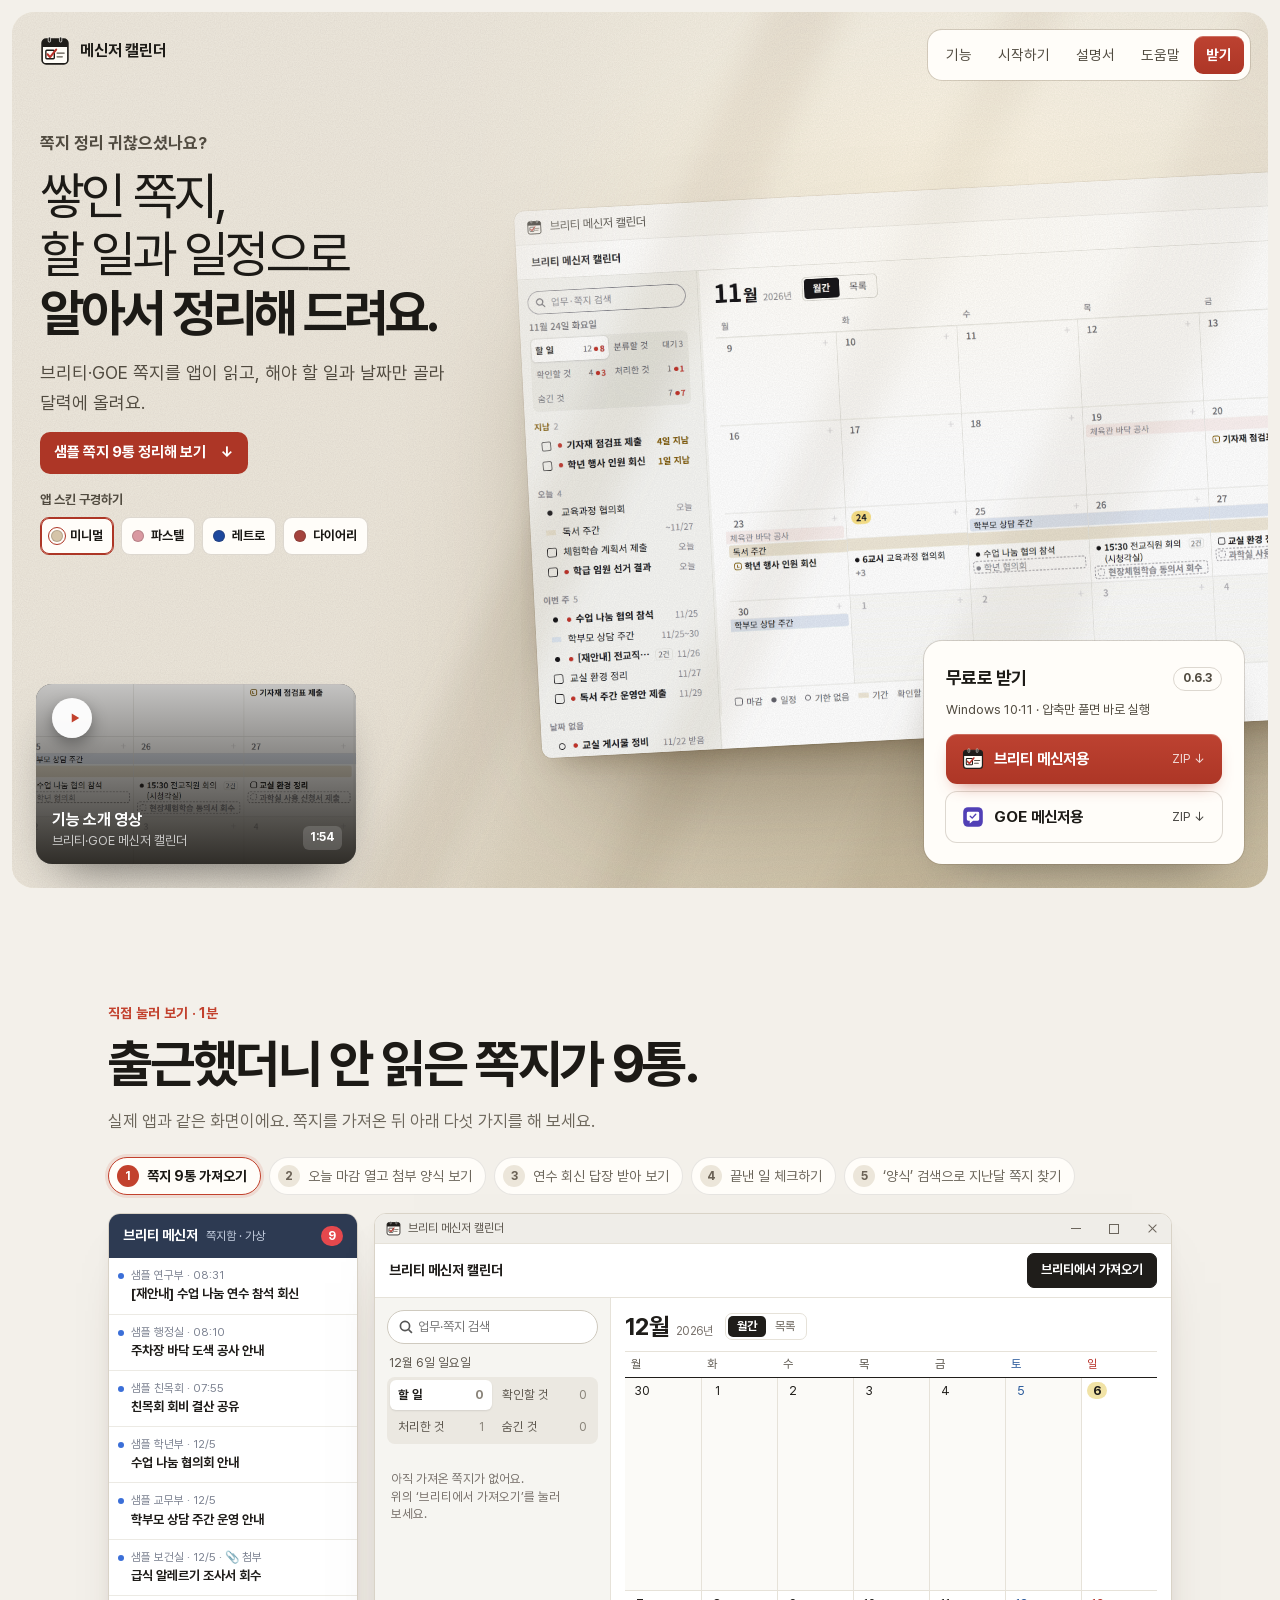
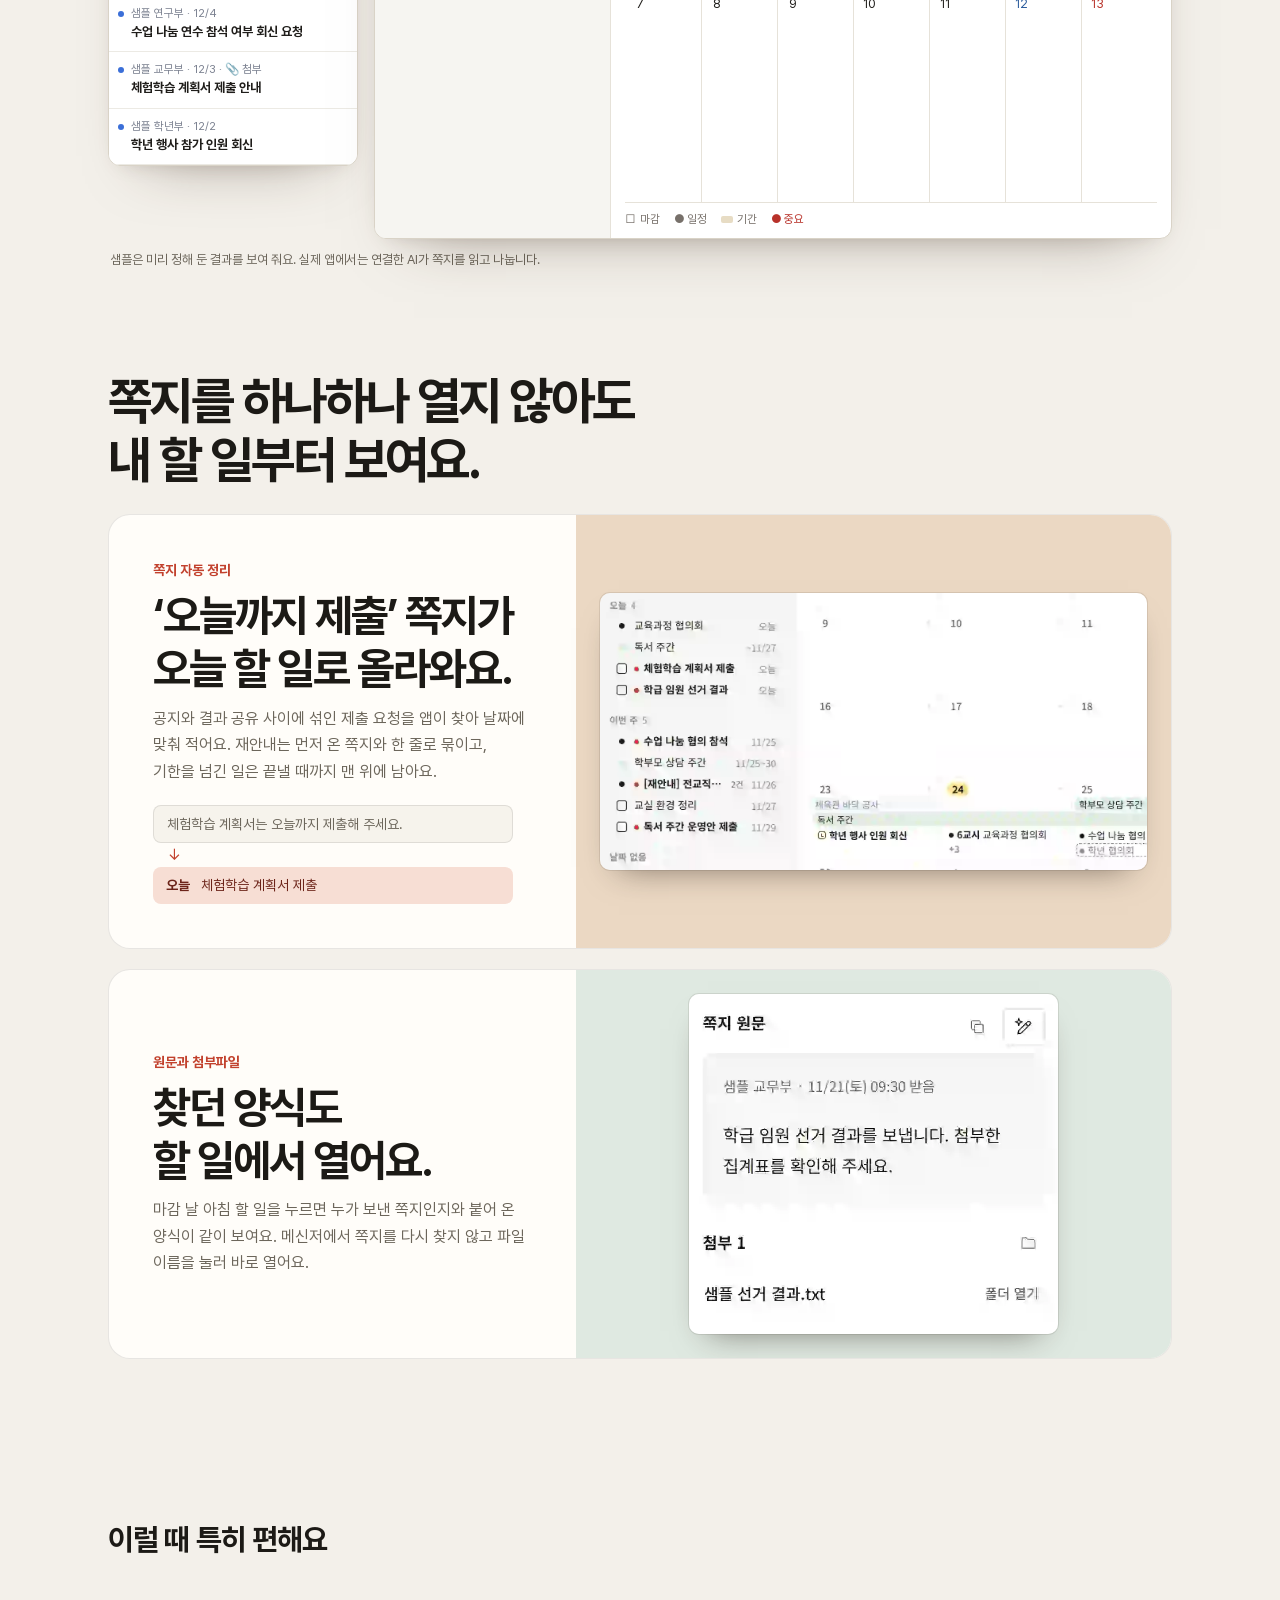
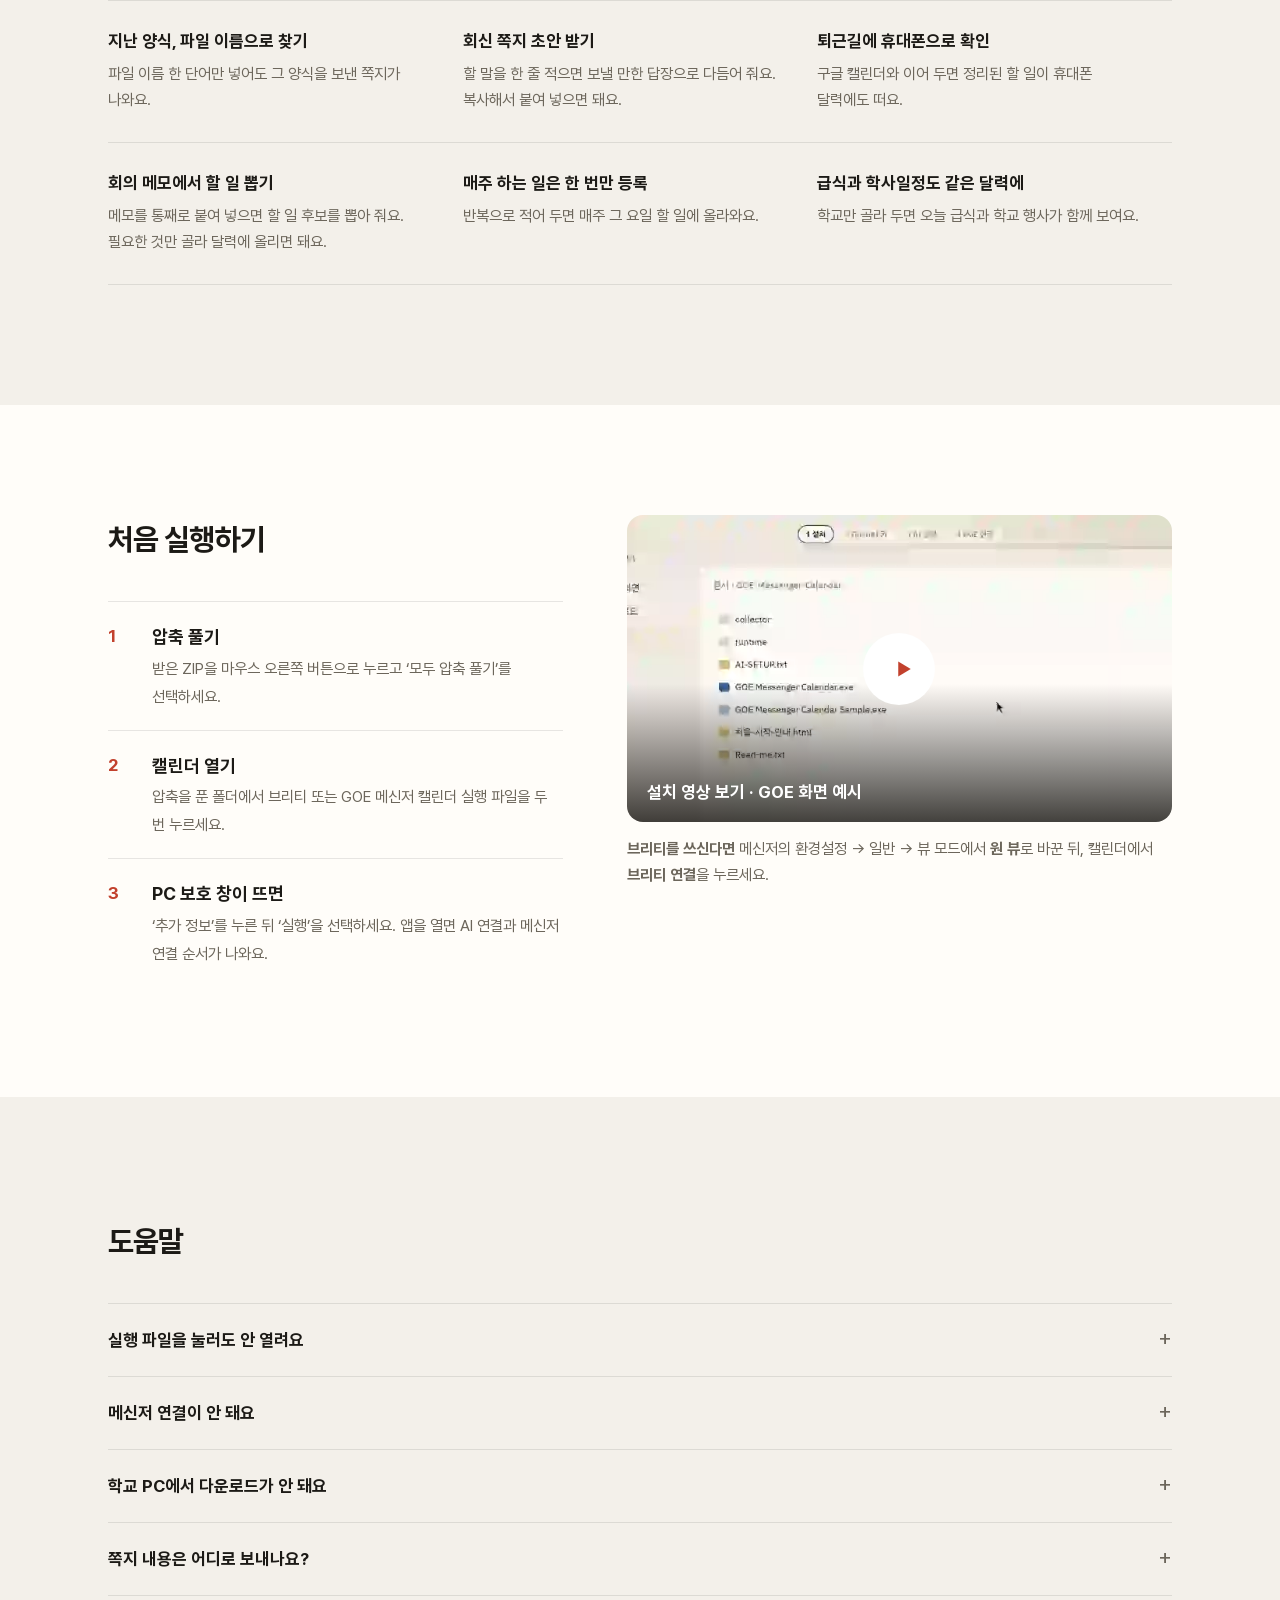
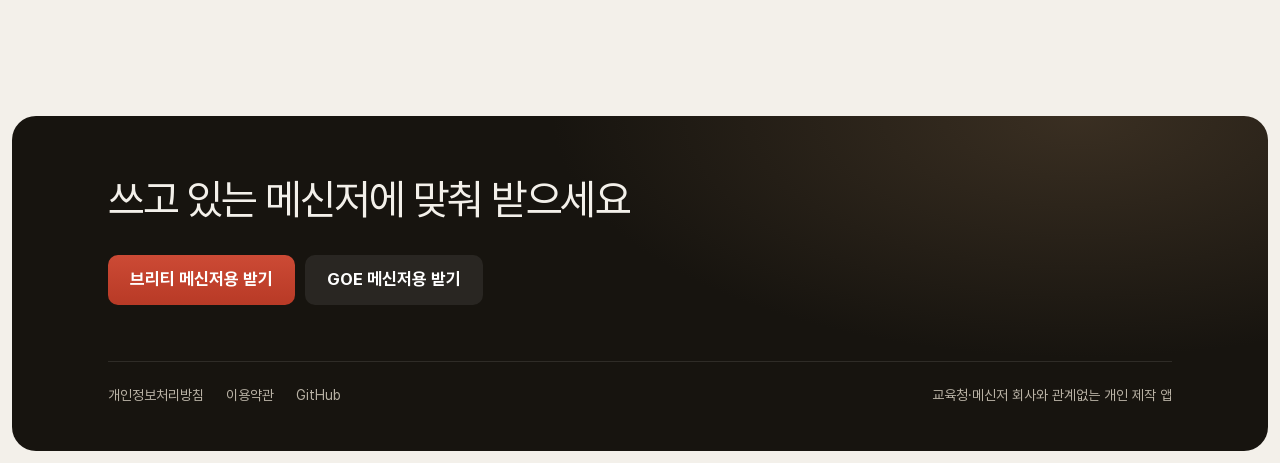
==== index.html @ 8788593f "체험을 실제 앱 화면으로 바꾸고 기능 문구를 겪는 일 중심으로 다듬기 가상 쪽지 9통이 할 일·일정·확인할 것·숨김으로 나뉘는 과정과 첨부 양식·답장 초안·완료·검색을 직접 해 보" ====
<!doctype html>
<html lang="ko">
<head>
<meta charset="utf-8">
<meta name="viewport" content="width=device-width, initial-scale=1">
<title>메신저 캘린더 · 브리티·GOE 쪽지에서 할 일 찾기</title>
<meta name="description" content="브리티·GOE 메신저 쪽지에서 할 일과 마감을 찾아 달력에 모아 주는 Windows 앱">
<link rel="icon" href="img/app.svg">
<link rel="stylesheet" href="style.css?v=install">
<link rel="stylesheet" href="cover.css?v=6">
<link rel="stylesheet" href="demo.css?v=2">
</head>
<body>

<header class="hero" data-skin="minimal">
  <a class="logo" href="#"><img src="img/app.svg" alt="">메신저 캘린더</a>
  <nav>
    <a href="#features">기능</a>
    <a href="#start">시작하기</a>
    <a href="guide.html">설명서</a>
    <a href="#faq">도움말</a>
    <a class="get" href="#get">받기</a>
  </nav>

  <div class="shot">
    <div class="titlebar"><img src="img/app.svg" alt="">브리티 메신저 캘린더<span class="ctl"><i class="min"></i><i class="max"></i><i class="x"></i></span></div>
    <img id="cover-preview" src="img/hero-tight.webp" alt="미니멀 스킨을 적용한 메신저 캘린더 화면" width="2880" height="1400">
  </div>
  <div class="shade"></div>
  <div class="light" aria-hidden="true"></div>

  <div class="hero-copy">
    <p class="hero-question">쪽지 정리 귀찮으셨나요?</p>
    <h1><span>쌓인 쪽지,</span> <span>할 일과 일정으로</span> <b>알아서 정리해 드려요.</b></h1>
    <p class="sub">브리티·GOE 쪽지를 앱이 읽고, <span style="white-space:nowrap">해야 할 일과 날짜만</span> 골라 달력에 올려요.</p>
    <a class="hero-demo" href="#demo">샘플 쪽지 9통 정리해 보기 <span aria-hidden="true">↓</span></a>
    <fieldset class="cover-choices" hidden>
      <legend>앱 스킨 구경하기</legend>
      <div class="cover-options">
        <label><input type="radio" name="cover-skin" value="minimal" data-preview="img/hero-tight.webp" checked><span>미니멀</span></label>
        <label><input type="radio" name="cover-skin" value="cute" data-preview="img/cover-cute.webp"><span>파스텔</span></label>
        <label><input type="radio" name="cover-skin" value="retro" data-preview="img/cover-retro.webp"><span>레트로</span></label>
        <label><input type="radio" name="cover-skin" value="diary" data-preview="img/cover-diary.webp"><span>다이어리</span></label>
      </div>
    </fieldset>
  </div>

  <div class="corner get-card" id="get">
    <div class="get-head"><h2>무료로 받기</h2><span class="ver" data-ver>0.6.3</span></div>
    <p>Windows 10·11 · 압축만 풀면 바로 실행</p>
    <a class="main" data-dl="brity" href="https://github.com/rndosd/brity-assistant-public/releases/download/v0.6.3/brity-messenger-calendar-windows-x64-0.6.3.zip"><img src="img/app.svg" alt="">브리티 메신저용<span>ZIP ↓</span></a>
    <a class="sub2" data-dl="goe" href="https://github.com/rndosd/goe-messenger-calendar/releases/download/v0.6.3/goe-messenger-calendar-windows-x64-0.6.3.zip"><img src="img/goe-app.svg" alt="">GOE 메신저용<span>ZIP ↓</span></a>
  </div>

  <a class="corner video-card" id="feature-video" href="https://youtu.be/txckUF8Gg6w" data-youtube-id="txckUF8Gg6w" data-video-title="기능 소개 영상" aria-haspopup="dialog">
    <div class="thumb">
      <span class="play" aria-hidden="true"></span>
      <span class="label"><b>기능 소개 영상</b>브리티·GOE 메신저 캘린더</span>
      <span class="time">1:54</span>
    </div>
  </a>
</header>

<dialog class="feature-player" id="feature-player" aria-labelledby="feature-player-title">
  <div class="feature-player-header">
    <h2 id="feature-player-title">기능 소개 영상</h2>
    <form method="dialog"><button type="submit" autofocus>닫기</button></form>
  </div>
  <div class="feature-player-screen"></div>
  <a class="feature-player-link" target="_blank" rel="noopener noreferrer">유튜브에서 보기 ↗</a>
</dialog>

<main>
  <section class="wrap demo" id="demo" aria-labelledby="demo-title">
    <p class="demo-kicker">직접 눌러 보기 · 1분</p>
    <h2 id="demo-title">출근했더니 <span style="white-space:nowrap">안 읽은 쪽지가 9통.</span></h2>
    <p class="demo-intro">실제 앱과 같은 화면이에요. 쪽지를 가져온 뒤 아래 다섯 가지를 해 보세요.</p>
    <noscript><p>브라우저에서 자바스크립트를 켜면 샘플 쪽지로 체험할 수 있습니다.</p></noscript>
    <ol class="dm-missions" id="dm-missions" hidden>
      <li data-m="import"><i></i><span>쪽지 9통 가져오기</span></li>
      <li data-m="file"><i></i><span>오늘 마감 열고 첨부 양식 보기</span></li>
      <li data-m="reply"><i></i><span>연수 회신 답장 받아 보기</span></li>
      <li data-m="done"><i></i><span>끝낸 일 체크하기</span></li>
      <li data-m="search"><i></i><span>‘양식’ 검색으로 지난달 쪽지 찾기</span></li>
    </ol>
    <div class="dm-stage" id="dm-stage" hidden>
      <section class="dm-messenger" aria-label="가상 브리티 메신저 쪽지함">
        <header><b>브리티 메신저</b><span>쪽지함 · 가상</span><em id="dm-unread">9</em></header>
        <ul id="dm-inbox"></ul>
      </section>
      <section class="dm-app" aria-label="메신저 캘린더 체험 화면">
        <div class="dm-titlebar"><img src="img/app.svg" alt="">브리티 메신저 캘린더<span class="ctl" aria-hidden="true"><i></i><i></i><i></i></span></div>
        <div class="dm-head">
          <strong>브리티 메신저 캘린더</strong>
          <span class="dm-progress" id="dm-progress" role="status" aria-live="polite"></span>
          <button type="button" class="dm-get" id="dm-import">브리티에서 가져오기</button>
        </div>
        <div class="dm-body">
          <aside class="dm-side">
            <label class="dm-search"><span class="sr">업무·쪽지 검색</span><input id="dm-search" type="search" placeholder="업무·쪽지 검색" autocomplete="off"></label>
            <p class="dm-date" id="dm-date"></p>
            <div class="dm-tabs" id="dm-tabs"></div>
            <div class="dm-list" id="dm-list"></div>
          </aside>
          <div class="dm-main">
            <div class="dm-month"><b id="dm-month"></b><span class="dm-view"><i>월간</i><i>목록</i></span></div>
            <div class="dm-grid" id="dm-grid"></div>
            <p class="dm-legend"><span>☐ 마감</span><span>● 일정</span><span class="p">기간</span><span class="r">● 중요</span></p>
          </div>
          <section class="dm-detail" id="dm-detail" aria-label="업무 자세히" hidden></section>
          <div class="dm-viewer" id="dm-viewer" hidden></div>
        </div>
        <div class="dm-toast" id="dm-toast" role="status" aria-live="polite"></div>
      </section>
    </div>
    <p class="dm-note" id="dm-note" hidden>샘플은 미리 정해 둔 결과를 보여 줘요. 실제 앱에서는 연결한 AI가 쪽지를 읽고 나눕니다.</p>
    <div class="dm-finish" id="dm-finish" hidden>
      <div>
        <h3>9통을 다 열지 않아도, 할 일은 다 챙겼어요.</h3>
        <p>할 일 4개와 일정 2개는 날짜에 맞춰 들어갔고, 재안내 쪽지는 같은 일로 묶였어요. 공사 안내와 결산 공유는 할 일 목록에 끼어들지 않았고요.</p>
      </div>
      <div class="dm-finish-btns"><a class="main" href="#get">내 PC에 받기</a><button type="button" id="dm-restart">처음부터 다시</button></div>
    </div>
  </section>

  <section class="wrap rows" id="features" aria-labelledby="features-title">
    <h2 class="features-title fade" id="features-title">쪽지를 하나하나 열지 않아도<br>내 할 일부터 보여요.</h2>
    <article class="row fade">
      <div class="text">
        <p class="k">쪽지 자동 정리</p>
        <h3>‘오늘까지 제출’ 쪽지가<br>오늘 할 일로 올라와요.</h3>
        <p>공지와 결과 공유 사이에 섞인 제출 요청을 앱이 찾아 날짜에 맞춰 적어요. 재안내는 먼저 온 쪽지와 한 줄로 묶이고, 기한을 넘긴 일은 끝낼 때까지 맨 위에 남아요.</p>
        <figure class="task-example" aria-label="쪽지에서 오늘 할 일로 바뀌는 예시">
          <blockquote>체험학습 계획서는 오늘까지 제출해 주세요.</blockquote>
          <span class="task-example-arrow" aria-hidden="true">↓</span>
          <figcaption><strong>오늘</strong> 체험학습 계획서 제출</figcaption>
        </figure>
      </div>
      <div class="pic pic-today"><img src="img/feature-today.webp" width="1380" height="700" alt="오늘 할 일 목록에 표시된 체험학습 계획서 제출과 오른쪽 11월 달력" loading="lazy"></div>
    </article>
    <article class="row fade">
      <div class="text">
        <p class="k">원문과 첨부파일</p>
        <h3>찾던 양식도<br>할 일에서 열어요.</h3>
        <p>마감 날 아침 할 일을 누르면 누가 보낸 쪽지인지와 붙어 온 양식이 같이 보여요. 메신저에서 쪽지를 다시 찾지 않고 파일 이름을 눌러 바로 열어요.</p>
      </div>
      <div class="pic pic-note"><img src="img/feature-note.webp" width="650" height="598" alt="쪽지 원문 바로 아래에 표시된 샘플 선거 결과 첨부파일" loading="lazy"></div>
    </article>
  </section>

  <section class="wrap more fade">
    <h2>이럴 때 특히 편해요</h2>
    <div class="list">
      <div><h3>지난 양식, 파일 이름으로 찾기</h3><p>파일 이름 한 단어만 넣어도 그 양식을 보낸 쪽지가 나와요.</p></div>
      <div><h3>회신 쪽지 초안 받기</h3><p>할 말을 한 줄 적으면 보낼 만한 답장으로 다듬어 줘요. 복사해서 붙여 넣으면 돼요.</p></div>
      <div><h3>퇴근길에 휴대폰으로 확인</h3><p>구글 캘린더와 이어 두면 정리된 할 일이 휴대폰 달력에도 떠요.</p></div>
      <div><h3>회의 메모에서 할 일 뽑기</h3><p>메모를 통째로 붙여 넣으면 할 일 후보를 뽑아 줘요. 필요한 것만 골라 달력에 올리면 돼요.</p></div>
      <div><h3>매주 하는 일은 한 번만 등록</h3><p>반복으로 적어 두면 매주 그 요일 할 일에 올라와요.</p></div>
      <div><h3>급식과 학사일정도 같은 달력에</h3><p>학교만 골라 두면 오늘 급식과 학교 행사가 함께 보여요.</p></div>
    </div>
  </section>

  <section class="start" id="start">
    <div class="wrap start-grid fade">
      <div>
        <h2>처음 실행하기</h2>
        <ol>
          <li><div><b>압축 풀기</b><span>받은 ZIP을 마우스 오른쪽 버튼으로 누르고 ‘모두 압축 풀기’를 선택하세요.</span></div></li>
          <li><div><b>캘린더 열기</b><span>압축을 푼 폴더에서 브리티 또는 GOE 메신저 캘린더 실행 파일을 두 번 누르세요.</span></div></li>
          <li><div><b>PC 보호 창이 뜨면</b><span>‘추가 정보’를 누른 뒤 ‘실행’을 선택하세요. 앱을 열면 AI 연결과 메신저 연결 순서가 나와요.</span></div></li>
        </ol>
      </div>
      <div>
        <a class="yt" id="install-video" href="https://youtu.be/_hH_5xYOfBw" data-youtube-id="_hH_5xYOfBw" data-video-title="설치 영상 · GOE 화면 예시" aria-haspopup="dialog" aria-describedby="install-brity"><span>설치 영상 보기 · GOE 화면 예시</span></a>
        <p class="install-note" id="install-brity"><strong>브리티를 쓰신다면</strong> 메신저의 환경설정 → 일반 → 뷰 모드에서 <strong>원 뷰</strong>로 바꾼 뒤, 캘린더에서 <strong>브리티 연결</strong>을 누르세요.</p>
      </div>
    </div>
  </section>

  <section class="wrap faq" id="faq">
    <h2>도움말</h2>
    <details><summary>실행 파일을 눌러도 안 열려요</summary><p>ZIP의 ‘모두 압축 풀기’를 먼저 하고, 새로 생긴 폴더에서 실행 파일을 열어 보세요.</p></details>
    <details><summary>메신저 연결이 안 돼요</summary><p>메신저에 로그인한 상태에서 다시 연결해 보세요. 브리티는 환경설정 → 일반 → 뷰 모드에서 ‘원 뷰’를 선택해 주세요.</p></details>
    <details><summary>학교 PC에서 다운로드가 안 돼요</summary><p>학교에서 GitHub 접속을 제한하는 경우가 있어요. 다른 PC에서 받아 학교에서 허용하는 방법으로 옮길 수 있어요.</p></details>
    <details><summary>쪽지 내용은 어디로 보내나요?</summary><p>쪽지를 분류할 때 확인된 이름·연락처와 웹 주소를 가린 뒤, 연결한 AI에 제목과 본문을 보내요. 첨부는 PC에 저장하고, 직접 골라 공유할 수 있어요.</p></details>
  </section>
</main>

<footer>
  <div class="wrap">
    <p class="big">쓰고 있는 메신저에 맞춰 받으세요</p>
    <div class="btns"><a class="main" data-dl="brity" href="https://github.com/rndosd/brity-assistant-public/releases/download/v0.6.3/brity-messenger-calendar-windows-x64-0.6.3.zip">브리티 메신저용 받기</a><a class="sub2" data-dl="goe" href="https://github.com/rndosd/goe-messenger-calendar/releases/download/v0.6.3/goe-messenger-calendar-windows-x64-0.6.3.zip">GOE 메신저용 받기</a></div>
    <div class="links"><a href="privacy.html">개인정보처리방침</a><a href="terms.html">이용약관</a><a href="https://github.com/rndosd/brity-assistant-public">GitHub</a><span>교육청·메신저 회사와 관계없는 개인 제작 앱</span></div>
  </div>
</footer>

<script>
const shot = location.search.includes('shot');
const io = new IntersectionObserver(es => es.forEach(e => { if (e.isIntersecting) { e.target.classList.add('in'); io.unobserve(e.target); } }), { threshold: .15 });
document.querySelectorAll('.fade').forEach(el => shot ? el.classList.add('in') : io.observe(el));
</script>
<script src="cover.js?v=3" defer></script>
<script src="demo.js?v=2" defer></script>
<script>
// 새 판이 나오면 받기 단추를 최신 ZIP으로 바꾼다. 실패하면 위에 적힌 판을 그대로 쓴다.
(async () => {
  const repos = { brity: ['brity-assistant-public', 'brity-messenger-calendar-windows-x64-'], goe: ['goe-messenger-calendar', 'goe-messenger-calendar-windows-x64-'] };
  for (const [key, [repo, prefix]] of Object.entries(repos)) {
    try {
      const r = await fetch('https://api.github.com/repos/rndosd/' + repo + '/releases/latest');
      if (!r.ok) continue;
      const rel = await r.json();
      const asset = rel.assets.find(a => a.name.startsWith(prefix) && a.name.endsWith('.zip'));
      if (!asset) continue;
      document.querySelectorAll('[data-dl="' + key + '"]').forEach(a => { a.href = asset.browser_download_url; });
      if (key === 'brity') document.querySelectorAll('[data-ver]').forEach(s => { s.textContent = rel.tag_name.replace(/^v/, ''); });
    } catch {}
  }
})();
</script>
</body>
</html>
---- style.css ----
@font-face { font-family: Pretendard; src: url(fonts/Pretendard-Regular.woff2) format('woff2'); font-weight: 400; font-display: swap; }
@font-face { font-family: Pretendard; src: url(fonts/Pretendard-Bold.woff2) format('woff2'); font-weight: 700; font-display: swap; }

:root {
  --bg: #f3f0ea;
  --sand-1: #e8e2d6;
  --sand-2: #d6cdbb;
  --ink: #1a1814;
  --ink-2: #6c665b;
  --card: #fffdf9;
  --accent: #c2412d;
  --line: rgba(26, 24, 20, .1);
  --wrap: 1120px;
  --grain: url("data:image/svg+xml,%3Csvg xmlns='http://www.w3.org/2000/svg' width='160' height='160'%3E%3Cfilter id='n'%3E%3CfeTurbulence type='fractalNoise' baseFrequency='.85' numOctaves='2' stitchTiles='stitch'/%3E%3CfeColorMatrix values='0 0 0 0 0 0 0 0 0 0 0 0 0 0 0 0 0 0 .07 0'/%3E%3C/filter%3E%3Crect width='100%25' height='100%25' filter='url(%23n)'/%3E%3C/svg%3E");
}
* { box-sizing: border-box; }
html { scroll-behavior: smooth; }
body { margin: 0; background: var(--bg); color: var(--ink); font: 400 17px/1.65 Pretendard, 'Malgun Gothic', sans-serif; word-break: keep-all; -webkit-font-smoothing: antialiased; }
a { color: inherit; text-decoration: none; }
img { display: block; max-width: 100%; height: auto; }
.wrap { max-width: var(--wrap); margin: 0 auto; padding-left: 28px; padding-right: 28px; }

/* 첫 화면: 둥근 틀 안에 큰 앱 화면 */
.hero { position: relative; margin: 12px; height: calc(100vh - 24px); min-height: 680px; max-height: 980px; border-radius: 22px; overflow: hidden; background: radial-gradient(120% 90% at 85% 100%, #cfc3ab 0%, var(--sand-1) 55%, #efe9de 100%); isolation: isolate; }
.hero::after { content: ''; position: absolute; inset: 0; background: var(--grain); pointer-events: none; z-index: 5; }
.hero .shot { position: absolute; right: -5%; bottom: -8%; width: 72%; border-radius: 14px; overflow: hidden; background: #fff; box-shadow: 0 2px 0 rgba(255, 255, 255, .6) inset, 0 60px 120px -40px rgba(70, 50, 20, .55), 0 0 0 1px rgba(0, 0, 0, .06); transform: rotate(-4deg); transform-origin: 70% 80%; z-index: 1; }
.hero .shot .bar { height: 30px; background: #f5f3ef; border-bottom: 1px solid var(--line); display: flex; gap: 7px; align-items: center; padding: 0 12px; }
.hero .shot .bar i { width: 10px; height: 10px; border-radius: 50%; background: #dad5cb; }
.hero .shade { position: absolute; inset: 0; background: linear-gradient(100deg, rgba(239, 233, 222, .95) 0%, rgba(239, 233, 222, .7) 30%, transparent 55%); z-index: 2; pointer-events: none; }
.hero .logo { position: absolute; top: 24px; left: 28px; z-index: 6; display: flex; align-items: center; gap: 10px; font-weight: 700; font-size: 16px; }
.hero .logo img { width: 30px; }
.hero nav { position: absolute; top: 18px; right: 18px; z-index: 6; display: flex; align-items: center; gap: 2px; background: rgba(255, 253, 249, .9); backdrop-filter: blur(10px); border-radius: 12px; padding: 6px; box-shadow: 0 8px 24px -16px rgba(0, 0, 0, .4); }
.hero nav a { font-size: 14.5px; color: var(--ink-2); padding: 7px 12px; border-radius: 8px; }
.hero nav a:hover { color: var(--ink); background: rgba(0, 0, 0, .04); }
.hero nav a.get { background: var(--accent); color: #fff; font-weight: 700; }
.hero h1 { position: absolute; z-index: 6; left: 28px; top: 120px; margin: 0; font-weight: 400; font-size: clamp(44px, 5.6vw, 82px); line-height: 1.08; letter-spacing: -.05em; }
.hero h1 b { font-weight: 700; }
.hero .sub { position: absolute; z-index: 6; left: 30px; top: calc(120px + 2 * 1.08 * clamp(44px, 5.6vw, 82px) + 22px); margin: 0; font-size: 19px; color: #4a453c; max-width: 420px; }

/* 모서리 카드 */
.corner { position: absolute; z-index: 6; bottom: 24px; }
.video-card { left: 24px; width: 300px; display: block; border-radius: 14px; overflow: hidden; background: #fff; box-shadow: 0 20px 40px -22px rgba(0, 0, 0, .5); transition: transform .2s; }
.video-card:hover { transform: translateY(-3px); }
.video-card .thumb { position: relative; aspect-ratio: 16 / 9; background: #23201b url(img/detail.webp) left top / cover; }
.video-card .thumb::before { content: ''; position: absolute; inset: 0; background: linear-gradient(transparent, rgba(0, 0, 0, .45)); }
.video-card .thumb::after { content: ''; position: absolute; left: 50%; top: 50%; width: 52px; height: 52px; margin: -26px 0 0 -26px; border-radius: 50%; background: rgba(255, 255, 255, .95) url("data:image/svg+xml,%3Csvg xmlns='http://www.w3.org/2000/svg' viewBox='0 0 24 24'%3E%3Cpath d='M9 6v12l10-6z' fill='%23c2412d'/%3E%3C/svg%3E") 56% 50% / 22px no-repeat; box-shadow: 0 6px 18px rgba(0, 0, 0, .3); }
.video-card .thumb span { position: absolute; right: 10px; bottom: 8px; z-index: 1; color: #fff; font-size: 12px; font-weight: 700; background: rgba(0, 0, 0, .5); border-radius: 5px; padding: 1px 6px; }
.video-card .cap { padding: 12px 14px; font-size: 14.5px; }
.video-card .cap b { display: block; }
.video-card .cap small { color: var(--ink-2); font-size: 13px; }
.get-card { right: 24px; width: 320px; background: var(--card); border-radius: 16px; padding: 20px; box-shadow: 0 24px 50px -24px rgba(0, 0, 0, .55); }
.get-card h2 { margin: 0 0 2px; font-size: 19px; letter-spacing: -.02em; }
.get-card p { margin: 0 0 14px; font-size: 13.5px; color: var(--ink-2); }
.get-card a { display: flex; align-items: center; gap: 10px; height: 48px; padding: 0 16px; border-radius: 10px; font-weight: 700; font-size: 15.5px; margin-top: 8px; transition: filter .15s; }
.get-card a img { width: 22px; }
.get-card a.main { background: var(--accent); color: #fff; }
.get-card a.sub2 { background: #f1ede5; }
.get-card a:hover { filter: brightness(.96); }
.get-card a span { margin-left: auto; font-weight: 400; font-size: 13px; opacity: .8; }

/* 아래 구역 */
.rows { padding-top: clamp(64px, 8vw, 112px); padding-bottom: 36px; display: grid; gap: 20px; scroll-margin-top: 24px; }
.features-title { margin: 0 0 4px; font-size: clamp(30px, 4vw, 52px); line-height: 1.15; letter-spacing: -.05em; }
.row { display: grid; grid-template-columns: minmax(0, 11fr) minmax(0, 14fr); min-width: 0; border-radius: 22px; overflow: hidden; border: 1px solid var(--line); background: var(--card); }
.row .text { align-self: center; padding: clamp(24px, 4vw, 44px); }
.row p { margin: 0; color: var(--ink-2); font-size: 16px; }
.row .k { margin: 0 0 8px; font-size: 14px; font-weight: 700; color: var(--accent); }
.row h3 { margin: 0 0 10px; font-size: clamp(29px, 3.8vw, 44px); line-height: 1.2; letter-spacing: -.045em; }
.task-example { display: grid; gap: 4px; max-width: 360px; margin: 20px 0 0; }
.task-example blockquote, .task-example figcaption { margin: 0; padding: 8px 13px; border-radius: 8px; font-size: 14px; line-height: 1.45; }
.task-example blockquote { border: 1px solid var(--line); color: var(--ink-2); background: #f6f3ec; }
.task-example-arrow { color: var(--accent); padding-left: 14px; font-size: 16px; line-height: 1; }
.task-example figcaption { color: #6c2419; background: #f7ded4; }
.task-example strong { margin-right: 7px; }
.row .pic { display: grid; place-items: center; min-width: 0; padding: 24px; }
.row .pic img { width: auto; max-width: 100%; height: auto; border-radius: 10px; box-shadow: 0 0 0 1px #281e161a, 0 16px 32px -19px #281e1699; }
.pic-today { background: #ebd8c3; }
.pic-note { background: #dfe9e1; }
.pic-note img { max-height: 340px; object-fit: contain; }

@media (max-width: 760px) {
  .row { grid-template-columns: minmax(0, 1fr); }
  .row .text { padding: 22px; }
  .row .pic { padding: 17px; }
}

.more { padding-top: 120px; padding-bottom: 120px; }
.more h2, .start h2, .faq h2 { font-size: 30px; letter-spacing: -.03em; margin: 0 0 36px; }
.list { display: grid; grid-template-columns: repeat(3, minmax(0, 1fr)); border-top: 1px solid var(--line); }
.list div { padding: 26px 26px 30px 0; border-bottom: 1px solid var(--line); }
.list h3 { font-size: 17px; margin: 0 0 6px; }
.list p { margin: 0; color: var(--ink-2); font-size: 15.5px; }

.start { padding: 110px 0; background: var(--card); }
.start-grid { display: grid; grid-template-columns: minmax(0, 5fr) minmax(0, 6fr); gap: 64px; align-items: start; }
.start ol { margin: 0; padding: 0; list-style: none; counter-reset: s; }
.start li { display: grid; grid-template-columns: 44px 1fr; padding: 20px 0; border-top: 1px solid var(--line); }
.start li::before { counter-increment: s; content: counter(s); font-weight: 700; color: var(--accent); }
.start li b { display: block; font-size: 18px; margin-bottom: 2px; }
.start li span { color: var(--ink-2); font-size: 15.5px; }
.yt { position: relative; display: block; aspect-ratio: 16 / 9; border-radius: 16px; overflow: hidden; background: #eae3d5 url(img/install-poster.webp) center / cover; }
.yt::before { content: ''; position: absolute; inset: 0; background: linear-gradient(transparent 55%, rgba(20, 18, 14, .8)); }
.yt::after { content: ''; position: absolute; left: 50%; top: 50%; width: 72px; height: 72px; margin: -36px 0 0 -36px; border-radius: 50%; background: #fff url("data:image/svg+xml,%3Csvg xmlns='http://www.w3.org/2000/svg' viewBox='0 0 24 24'%3E%3Cpath d='M9 6v12l10-6z' fill='%23c2412d'/%3E%3C/svg%3E") 56% 50% / 30px no-repeat; }
.yt span { position: absolute; left: 20px; bottom: 16px; z-index: 1; color: #fff; font-weight: 700; }
.install-note { margin: 14px 0 0; color: var(--ink-2); font-size: 15.5px; }

.faq { padding-top: 120px; padding-bottom: 120px; }
.faq details { border-top: 1px solid var(--line); }
.faq details:last-of-type { border-bottom: 1px solid var(--line); }
.faq summary { list-style: none; cursor: pointer; padding: 22px 0; font-weight: 700; display: flex; justify-content: space-between; }
.faq summary::-webkit-details-marker { display: none; }
.faq summary::after { content: '+'; color: var(--ink-2); font-weight: 400; font-size: 22px; line-height: 1; }
.faq details[open] summary::after { content: '−'; }
.faq details p { margin: -6px 0 22px; color: var(--ink-2); max-width: 720px; }

footer { margin: 0 12px 12px; border-radius: 22px; background: var(--ink); color: #b9b2a5; padding: 56px 0 44px; }
footer .big { color: #f3f0ea; font-size: clamp(28px, 3.4vw, 42px); letter-spacing: -.035em; line-height: 1.3; margin: 0 0 28px; }
footer .btns { display: flex; gap: 10px; flex-wrap: wrap; margin-bottom: 56px; }
footer .btns a { height: 50px; display: inline-flex; align-items: center; padding: 0 22px; border-radius: 10px; font-weight: 700; }
footer .btns a.main { background: var(--accent); color: #fff; }
footer .btns a.sub2 { background: rgba(255, 255, 255, .08); color: #fff; }
footer .links { display: flex; gap: 22px; font-size: 14px; flex-wrap: wrap; border-top: 1px solid rgba(255, 255, 255, .1); padding-top: 22px; }
footer .links span { margin-left: auto; }

.fade { opacity: 0; transform: translateY(16px); transition: opacity .7s ease, transform .7s ease; }
.fade.in { opacity: 1; transform: none; }

@media (max-width: 900px) {
  .hero { height: auto; min-height: 0; max-height: none; padding: 100px 22px 24px; }
  .hero h1, .hero .sub { position: static; }
  .hero h1 { font-size: 44px; margin-bottom: 16px; }
  .hero .sub { margin-bottom: 30px; font-size: 17px; }
  .hero nav a:not(.get) { display: none; }
  .hero .shade { display: none; }
  .hero .shot { position: relative; right: auto; bottom: auto; width: 140%; transform: rotate(-3deg); margin: 10px 0 30px; }
  .corner { position: relative; bottom: auto; left: auto; right: auto; width: auto; }
  .video-card { margin-bottom: 14px; }
  .list { grid-template-columns: 1fr; }
  .start-grid { grid-template-columns: 1fr; gap: 36px; }
}
@media (prefers-reduced-motion: reduce) { .fade { opacity: 1; transform: none; transition: none; } }
/* 앱 화면 더 크게(시안 5 조정) */
.hero .shot { right: auto; bottom: auto; left: 40%; top: 200px; width: 84%; transform: rotate(-3deg); transform-origin: 0 0; }
.hero .shade { background: linear-gradient(100deg, rgba(239, 233, 222, .96) 0%, rgba(239, 233, 222, .75) 32%, transparent 46%); }
@media (max-width: 900px) { .hero .shot { left: auto; top: auto; width: 150%; } }
.video-card .thumb { background: #23201b url(img/hero-tight.webp) 62% 68% / 280% auto; }
@media (max-width: 900px) { .hero { display: flex; flex-direction: column; } .hero h1 { order: 1; } .hero .sub { order: 2; } .hero .shot { order: 3; } .hero .video-card { order: 4; } .hero .get-card { order: 5; } }

/* ===== 고급스러움 다듬기 ===== */
::selection { background: rgba(194, 65, 45, .18); }
body { color: #1c1a16; }
.hero { background:
  radial-gradient(80% 70% at 78% 18%, rgba(255, 249, 236, .9) 0%, transparent 60%),
  radial-gradient(120% 90% at 90% 110%, #c7b998 0%, transparent 55%),
  linear-gradient(170deg, #efe9dd 0%, #e3dac8 100%); }
/* 창 틀: 윈도 창처럼, 얇은 테두리와 두 겹 그림자 */
.hero .shot { border-radius: 10px; box-shadow: 0 0 0 1px rgba(40, 30, 10, .08), 0 1px 0 rgba(255, 255, 255, .8) inset, 0 18px 30px -18px rgba(60, 40, 10, .35), 0 70px 140px -50px rgba(60, 40, 10, .55); }
.hero .shot .bar { display: none; }
.titlebar { height: 34px; display: flex; align-items: center; gap: 8px; padding: 0 0 0 12px; background: #fbfaf8; border-bottom: 1px solid rgba(0, 0, 0, .06); font-size: 12px; color: #55524c; }
.titlebar img { width: 15px; }
.titlebar .ctl { margin-left: auto; display: flex; height: 100%; }
.titlebar .ctl i { width: 44px; height: 100%; position: relative; }
.titlebar .ctl i::before, .titlebar .ctl i::after { content: ''; position: absolute; left: 50%; top: 50%; background: #6b675f; }
.titlebar .min::before { width: 10px; height: 1px; margin-left: -5px; }
.titlebar .max::before { width: 9px; height: 9px; margin: -5px 0 0 -5px; background: transparent; border: 1px solid #6b675f; }
.titlebar .x::before, .titlebar .x::after { width: 12px; height: 1px; margin-left: -6px; transform: rotate(45deg); }
.titlebar .x::after { transform: rotate(-45deg); }
/* 창틀 그림자처럼 비스듬히 드는 빛 */
.hero .light { position: absolute; inset: -10%; z-index: 3; pointer-events: none; mix-blend-mode: multiply; opacity: .5;
  background:
    linear-gradient(115deg, transparent 0 46%, rgba(120, 95, 50, .16) 46% 50%, transparent 50% 58%, rgba(120, 95, 50, .14) 58% 61%, transparent 61%),
    linear-gradient(115deg, transparent 0 70%, rgba(120, 95, 50, .12) 70% 76%, transparent 76%);
  filter: blur(14px); }
.hero .light::after { content: ''; position: absolute; inset: 0; mix-blend-mode: screen; background: radial-gradient(40% 30% at 70% 30%, rgba(255, 244, 220, .55), transparent 70%); }
/* 글자 */
.hero h1 { letter-spacing: -.055em; color: #1c1a16; }
.hero h1 b { letter-spacing: -.06em; }
.hero .sub { color: #5a5449; font-size: 18px; }
.hero .logo { letter-spacing: -.01em; }
/* 메뉴 */
.hero nav { background: rgba(255, 253, 249, .72); backdrop-filter: blur(16px) saturate(1.3); box-shadow: 0 0 0 1px rgba(40, 30, 10, .06), 0 10px 30px -18px rgba(40, 30, 10, .45); border-radius: 14px; }
.hero nav a.get { border-radius: 9px; box-shadow: 0 1px 0 rgba(255, 255, 255, .25) inset; }
/* 영상 카드: 썸네일 하나로 */
.video-card { width: 320px; border-radius: 16px; background: #1e1b16; box-shadow: 0 0 0 1px rgba(255, 255, 255, .06) inset, 0 24px 50px -24px rgba(0, 0, 0, .6); }
.video-card .thumb { aspect-ratio: 16 / 9; background: #1e1b16 url(img/hero-tight.webp) 64% 70% / 300% auto; }
.video-card .thumb::before { background: linear-gradient(180deg, rgba(20, 17, 12, .25), rgba(20, 17, 12, .88)); }
.video-card .thumb::after { display: none; }
.video-card .play { position: absolute; left: 16px; top: 14px; width: 40px; height: 40px; border-radius: 50%; background: rgba(255, 255, 255, .95) url("data:image/svg+xml,%3Csvg xmlns='http://www.w3.org/2000/svg' viewBox='0 0 24 24'%3E%3Cpath d='M9 6v12l10-6z' fill='%23c2412d'/%3E%3C/svg%3E") 58% 50% / 18px no-repeat; z-index: 1; transition: transform .2s; }
.video-card:hover .play { transform: scale(1.08); }
.video-card .label { position: absolute; left: 16px; bottom: 14px; z-index: 1; color: rgba(255, 255, 255, .72); font-size: 13px; line-height: 1.4; }
.video-card .label b { display: block; color: #fff; font-size: 16px; letter-spacing: -.02em; }
.video-card .time { position: absolute; right: 14px; bottom: 14px; z-index: 1; color: #fff; font-size: 12px; font-weight: 700; background: rgba(255, 255, 255, .14); border-radius: 6px; padding: 2px 7px; backdrop-filter: blur(6px); }
.video-card .cap { display: none; }
/* 받기 카드 */
.get-card { border-radius: 18px; padding: 22px; background: rgba(255, 253, 249, .94); backdrop-filter: blur(12px); box-shadow: 0 0 0 1px rgba(40, 30, 10, .07), 0 30px 60px -28px rgba(40, 30, 10, .55); }
.get-head { display: flex; align-items: center; justify-content: space-between; }
.get-head .ver { font-size: 12px; font-weight: 700; color: #8a8273; border: 1px solid rgba(40, 30, 10, .14); border-radius: 999px; padding: 1px 9px; }
.get-card h2 { font-size: 18px; letter-spacing: -.03em; }
.get-card p { margin-top: 4px; font-size: 13px; }
.get-card a { border-radius: 11px; height: 50px; }
.get-card a.main { background: linear-gradient(180deg, #cc4a35, #b83a26); box-shadow: 0 1px 0 rgba(255, 255, 255, .22) inset, 0 8px 18px -10px rgba(184, 58, 38, .8); }
.get-card a.sub2 { background: #fff; box-shadow: 0 0 0 1px rgba(40, 30, 10, .1); }
/* 아래 구역 */
footer { border-radius: 24px; background: radial-gradient(70% 120% at 85% 0%, #3a2f22, #17140f 60%); }
footer .btns a.main { background: linear-gradient(180deg, #cc4a35, #b83a26); }
@media (max-width: 900px) { .hero .light { display: none; } .video-card { width: auto; } }
.video-card .thumb > span { right: auto; bottom: auto; padding: 0; border-radius: 0; background: none; font-weight: 400; color: inherit; }
.video-card .thumb > .play { left: 16px; top: 14px; border-radius: 50%; background: rgba(255, 255, 255, .95) url("data:image/svg+xml,%3Csvg xmlns='http://www.w3.org/2000/svg' viewBox='0 0 24 24'%3E%3Cpath d='M9 6v12l10-6z' fill='%23c2412d'/%3E%3C/svg%3E") 58% 50% / 18px no-repeat; box-shadow: 0 6px 16px rgba(0, 0, 0, .35); }
.video-card .thumb > .label { left: 16px; bottom: 14px; color: rgba(255, 255, 255, .72); font-size: 13px; }
.video-card .thumb > .time { right: 14px; bottom: 14px; color: #fff; font-size: 12px; font-weight: 700; background: rgba(255, 255, 255, .16); border-radius: 6px; padding: 2px 7px; }
@media (max-width: 900px) { .titlebar { height: 18px; font-size: 8px; gap: 4px; padding-left: 6px; } .titlebar img { width: 9px; } .titlebar .ctl i { width: 20px; } .titlebar .ctl i::before, .titlebar .ctl i::after { transform: scale(.6); } }
---- cover.css ----
.hero {
  --cover-surface: #efe9dd;
  --cover-ink: #1c1a16;
  --cover-muted: #514b40;
  --cover-highlight: var(--cover-ink);
  --cover-card: #fffdf9;
  --cover-line: #786a5340;
  --cover-accent: #ad3626;
  --cover-accent-top: #bd4231;
  --cover-image: url(img/hero-tight.webp);
  --cover-angle: -3deg;
  --cover-shot-left: 40%;
  --cover-shot-top: 200px;
  --cover-title-size: clamp(36px, 4vw, 60px);
  color: var(--cover-ink);
  background-color: var(--cover-surface);
  transition: background-color .28s ease, color .28s ease;
}

.hero[data-skin="cute"] {
  --cover-surface: #f6e0d9;
  --cover-ink: #452c2c;
  --cover-muted: #684a48;
  --cover-highlight: #863e4c;
  --cover-card: #fff8f2;
  --cover-line: #9d6b6545;
  --cover-accent: #8f3e55;
  --cover-accent-top: #a24860;
  --cover-image: url(img/cover-cute.webp);
  --cover-angle: -1deg;
  --cover-shot-top: 220px;
  background: radial-gradient(75% 105% at 94% 10%, #fff6e9 5%, transparent 63%),
    radial-gradient(60% 75% at 87% 90%, #d8adc0 0%, transparent 75%), var(--cover-surface);
}

.hero[data-skin="retro"] {
  --cover-surface: #006c68;
  --cover-ink: #f3fff9;
  --cover-muted: #e2f6ed;
  --cover-highlight: #fff4b5;
  --cover-card: #e7e5df;
  --cover-card-ink: #171d32;
  --cover-card-muted: #36405a;
  --cover-line: #16252f70;
  --cover-accent: #182e7f;
  --cover-accent-top: var(--cover-accent);
  --cover-image: url(img/cover-retro.webp);
  --cover-angle: 0deg;
  --cover-shot-left: 44%;
  --cover-shot-top: 190px;
  background: var(--cover-surface);
}

.hero[data-skin="diary"] {
  --cover-surface: #f2e7cc;
  --cover-ink: #35291d;
  --cover-muted: #604d38;
  --cover-highlight: #852f32;
  --cover-card: #fff9e8;
  --cover-line: #876e4d57;
  --cover-accent: #852f32;
  --cover-accent-top: #a04340;
  --cover-image: url(img/cover-diary.webp);
  --cover-angle: 3deg;
  --cover-shot-left: 46%;
  --cover-shot-top: 170px;
  background: repeating-linear-gradient(0deg, #a3865e29 0 1px, transparent 1px 24px),
    repeating-linear-gradient(90deg, #a3865e29 0 1px, transparent 1px 24px),
    linear-gradient(135deg, #fff5dd, #e2cc9e);
}

.hero-copy {
  position: absolute;
  z-index: 6;
  top: clamp(94px, 13vh, 120px);
  left: 28px;
  right: 28px;
}

.hero .hero-copy h1, .hero .hero-copy .sub { position: static; }
.hero-question { margin: 0 0 10px; color: var(--cover-muted); font-size: 17px; font-weight: 700; }
.hero .hero-copy h1 { max-width: 11em; color: var(--cover-ink); font-size: var(--cover-title-size); line-height: 1.14; }
.hero .hero-copy h1 > :is(span, b) { display: block; }
.hero .hero-copy h1 b { color: var(--cover-highlight); }
.hero .hero-copy .sub { color: var(--cover-muted); margin: 16px 0 0; }
.hero .shot { left: var(--cover-shot-left); top: var(--cover-shot-top); transform: rotate(var(--cover-angle)); transition: transform .28s ease, top .28s ease, left .28s ease; }
.hero .shot img { width: 100%; }
.hero .shot .titlebar img { width: 15px; }
.hero[data-skin="cute"] .shot { border-radius: 19px; }
.hero[data-skin="retro"] .shot { border: 4px ridge #e5e7e9; border-radius: 0; }
.hero[data-skin="retro"] .titlebar { background: #142576; color: #fff; }
.hero[data-skin="retro"] .titlebar .ctl i::before, .hero[data-skin="retro"] .titlebar .ctl i::after { background-color: #fff; }
.hero[data-skin="retro"] .titlebar .max::before { background: transparent; border-color: #fff; }
.hero[data-skin="retro"] :is(nav, .get-card, .get-card a, nav a.get, .cover-options span) { border-radius: 2px; }
.hero[data-skin="retro"] .get-card { border: 3px ridge #fff; }
.hero[data-skin="diary"] .shot { border: 5px solid #fff9e8; border-radius: 5px; }
.hero[data-skin="diary"] .hero-copy h1 { font-family: 'Batang', 'Noto Serif KR', serif; }
.hero[data-skin="diary"] .get-card { border: 1px dashed #876e4d9c; border-radius: 7px; }
.hero:not([data-skin="minimal"]) .shade { background: linear-gradient(100deg, var(--cover-surface) 0%, transparent 53%); opacity: .53; }
.hero:not([data-skin="minimal"]) .light { opacity: .16; }
.hero[data-skin="retro"] :is(.shade, .light), .hero[data-skin="retro"]::after { display: none; }
.hero[data-skin="diary"] .shade { opacity: .24; }
.hero nav, .hero .get-card { background: var(--cover-card); color: var(--cover-card-ink, var(--cover-ink)); box-shadow: 0 0 0 1px var(--cover-line), 0 24px 50px -32px #18161199; }
.hero nav a, .hero .get-card p, .hero .get-head .ver { color: var(--cover-card-muted, var(--cover-muted)); }
.hero nav a:hover { color: var(--cover-card-ink, var(--cover-ink)); }
.hero nav a.get, .hero .get-card a.main { color: #fff; background: linear-gradient(var(--cover-accent-top), var(--cover-accent)); }
.hero[data-skin="retro"] :is(nav a.get, .get-card a.main) { background: var(--cover-accent); }
.hero .get-card a.sub2 { background: transparent; box-shadow: 0 0 0 1px var(--cover-line); }
.hero .get-head .ver { border-color: var(--cover-line); }
.hero .video-card .thumb { background-image: var(--cover-image); }
.hero div.video-card:hover { transform: none; }

.feature-player {
  width: min(960px, calc(100% - 32px));
  max-width: none;
  max-height: calc(100dvh - 32px);
  margin: auto;
  padding: 0;
  border: 1px solid var(--line);
  border-radius: 16px;
  background: var(--card);
  color: var(--ink);
  box-shadow: 0 24px 70px #17140f65;
}
.feature-player::backdrop { background: #17140fbb; }
.feature-player-header { display: flex; align-items: center; justify-content: space-between; gap: 16px; padding: 12px 16px; }
.feature-player-header h2 { margin: 0; font-size: 18px; }
.feature-player-header button { padding: 8px 13px; border: 1px solid var(--line); border-radius: 8px; background: var(--bg); color: var(--ink); font: inherit; cursor: pointer; }
.feature-player-screen { aspect-ratio: 16 / 9; background: #111; }
.feature-player-screen iframe { width: 100%; height: 100%; display: block; border: 0; }
.feature-player-link { display: inline-block; margin: 12px 16px; font-weight: 700; text-decoration: underline; text-underline-offset: 3px; }

.cover-choices { margin: 20px 0 0; padding: 0; border: 0; min-width: 0; }
.cover-choices legend { padding: 0; margin-bottom: 7px; color: var(--cover-muted); font-size: 13px; font-weight: 700; }
.cover-options { display: flex; flex-wrap: wrap; gap: 7px; }
.cover-options label { position: relative; }
.cover-options input { position: absolute; width: 1px; height: 1px; margin: 0; opacity: 0; }
.cover-options span {
  display: flex;
  align-items: center;
  gap: 7px;
  min-height: 38px;
  padding: 0 10px;
  border: 1px solid var(--cover-line);
  border-radius: 9px;
  color: var(--cover-card-ink, var(--cover-ink));
  background: var(--cover-card);
  font-size: 13px;
  font-weight: 700;
  cursor: pointer;
}
.cover-options span::before { content: ''; width: 12px; height: 12px; border-radius: 50%; background: var(--swatch); box-shadow: inset 0 0 0 1px #382e2936; }
.cover-options input[value="minimal"] + span { --swatch: #d5c4a8; }
.cover-options input[value="cute"] + span { --swatch: #d999a1; }
.cover-options input[value="retro"] + span { --swatch: #1d489d; }
.cover-options input[value="diary"] + span { --swatch: #a4433d; }
.cover-options input:checked + span { border-color: var(--cover-accent); box-shadow: inset 0 0 0 1px var(--cover-accent); }
.cover-options input:checked + span::before { outline: 1px solid var(--cover-accent); outline-offset: 2px; }
.cover-options input:focus-visible + span { outline: 2px solid var(--cover-ink); outline-offset: 3px; }
.cover-options label:hover span { border-color: var(--cover-accent); }

@media (min-width: 901px) and (max-height: 800px) {
  .hero .video-card { width: 240px; }
}

@media (max-width: 900px) {
  .hero { --cover-title-size: clamp(23px, 7.5vw, 44px); }
  .hero-copy { position: relative; inset: auto; order: 1; }
  .hero .hero-copy h1 { margin: 0; }
  .hero .hero-copy .sub { margin-top: 15px; }
  .hero .shot { order: 2; left: auto; top: auto; width: 145%; margin: 25px 0 24px; }
  .hero .shot .titlebar img { width: 9px; }
  .hero .get-card { order: 3; }
  .hero .video-card { order: 4; margin: 14px 0 0; }
  .cover-options span { min-height: 44px; }
}

@media (max-width: 430px) {
  .cover-options { display: grid; grid-template-columns: repeat(2, minmax(0, 1fr)); max-width: 330px; }
}

@media (prefers-reduced-motion: reduce) {
  .hero, .hero .shot { transition: none; }
}
---- demo.css ----
.hero-demo {
  display: inline-flex;
  align-items: center;
  gap: 14px;
  margin-top: 14px;
  min-height: 42px;
  padding: 7px 14px;
  border-radius: 10px;
  background: var(--cover-accent);
  color: #fff;
  font-size: 15px;
  font-weight: 700;
}
.hero-demo:hover { filter: brightness(1.08); }
.hero-demo + .cover-choices { margin-top: 15px; }
.hero-demo:focus-visible { outline: 3px solid #b25239; outline-offset: 3px; }

/* ---------- 체험 구역 ---------- */
.demo {
  --a-sheet: #fff;
  --a-side: #f6f5f1;
  --a-line: #e6e2d9;
  --a-ink: #1f1d1a;
  --a-muted: #77706a;
  --a-red: #b8322a;
  --a-today: #f1e3a6;
  --a-late: #805500;
  --a-period: #e7dcc4;
  --a-hover: #f2efe7;
  --a-sel: #ece6d6;
  padding-top: clamp(64px, 8vw, 108px);
  scroll-margin-top: 24px;
}
.demo-kicker { margin: 0 0 10px; color: var(--accent); font-size: 14px; font-weight: 700; letter-spacing: .02em; }
.demo > h2 { margin: 0; font-size: clamp(30px, 4.4vw, 52px); line-height: 1.15; letter-spacing: -.05em; }
.demo-intro { margin: 12px 0 22px; color: var(--ink-2); }
.demo [hidden] { display: none !important; }
.demo .sr { position: absolute; width: 1px; height: 1px; overflow: hidden; clip: rect(0 0 0 0); }
.demo button { font: inherit; color: inherit; }
.demo :is(button, input, textarea):focus-visible { outline: 2px solid var(--a-ink); outline-offset: 2px; }

/* 할 일 다섯 가지 */
.dm-missions { display: flex; flex-wrap: wrap; gap: 8px; margin: 0 0 18px; padding: 0; list-style: none; counter-reset: m; }
.dm-missions li {
  counter-increment: m; display: flex; align-items: center; gap: 8px;
  padding: 7px 13px 7px 8px; border: 1px solid var(--line); border-radius: 99px;
  background: var(--card); color: var(--ink-2); font-size: 14px; line-height: 1.3;
  transition: background .2s, border-color .2s, color .2s;
}
.dm-missions i { display: grid; place-items: center; width: 22px; height: 22px; border-radius: 50%; background: #ece6da; color: #6b6256; font: 700 12px/1 Pretendard, sans-serif; }
.dm-missions i::before { content: counter(m); }
.dm-missions li.now { border-color: var(--accent); color: var(--ink); font-weight: 700; box-shadow: 0 0 0 3px #c2412d1f; }
.dm-missions li.now i { background: var(--accent); color: #fff; }
.dm-missions li.ok { color: #4b6a46; }
.dm-missions li.ok span { text-decoration: line-through; text-decoration-color: #4b6a4680; }
.dm-missions li.ok i { background: #567354; color: #fff; }
.dm-missions li.ok i::before { content: '✓'; }

/* 무대: 메신저 + 앱 창 */
.dm-stage { display: grid; grid-template-columns: 250px minmax(0, 1fr); gap: 16px; align-items: start; }
.dm-messenger, .dm-app {
  overflow: hidden; border: 1px solid #d9d3c7; border-radius: 12px; background: var(--a-sheet); color: var(--a-ink);
  box-shadow: 0 1px 0 #fff inset, 0 30px 60px -40px #3f2c1d80, 0 8px 20px -14px #3f2c1d40;
  font-size: 13px; line-height: 1.4;
}

.dm-messenger > header { display: flex; align-items: baseline; gap: 8px; padding: 12px 14px; background: #2d3a52; color: #fff; }
.dm-messenger > header b { font-size: 14px; }
.dm-messenger > header span { color: #c5cfe0; font-size: 12px; }
.dm-messenger > header em { margin-left: auto; min-width: 20px; padding: 1px 7px; border-radius: 99px; background: #e5484d; font: 700 12px/1.5 Pretendard, sans-serif; text-align: center; font-style: normal; }
.dm-messenger > header em:empty { display: none; }
.dm-messenger ul { position: relative; max-height: 568px; margin: 0; padding: 0; overflow: auto; list-style: none; }
.dm-msg {
  display: grid; gap: 2px; width: 100%; padding: 9px 14px 10px 22px; border: 0; border-bottom: 1px solid #eceae4;
  background: #fff; text-align: left; cursor: pointer; position: relative; transition: background .25s;
}
.dm-msg:disabled { cursor: default; }
.dm-msg:not(:disabled):hover { background: #f4f6fa; }
.dm-msg.unread::before { content: ''; position: absolute; left: 9px; top: 15px; width: 6px; height: 6px; border-radius: 50%; background: #3b6fd8; }
.dm-msg strong { font-size: 13px; font-weight: 500; overflow-wrap: anywhere; }
.dm-msg.unread strong { font-weight: 700; }
.dm-from { color: #7b8190; font-size: 11.5px; }
.dm-tag { justify-self: start; margin-top: 3px; padding: 1px 7px; border-radius: 5px; font-size: 11.5px; font-weight: 700; }
.dm-tag:empty { display: none; }
.dm-tag[data-k="todo"] { background: #f8e3df; color: #9c2a22; }
.dm-tag[data-k="event"] { background: #e3e9f4; color: #2b4f86; }
.dm-tag[data-k="merge"] { background: #efe8d8; color: #6b5420; }
.dm-tag[data-k="info"] { background: #e6efe3; color: #3f6339; }
.dm-tag[data-k="hidden"] { background: #eeece8; color: #7a746b; }
.dm-msg.reading { background: #fff8e0; }
.dm-msg.flash .dm-tag { animation: dm-pop .35s ease-out; }
@keyframes dm-pop { from { transform: scale(.7); opacity: 0; } }

/* 앱 창 */
.dm-app { position: relative; }
.dm-titlebar { display: flex; align-items: center; gap: 7px; height: 30px; padding: 0 0 0 11px; background: #efede8; border-bottom: 1px solid var(--a-line); color: #5b554c; font-size: 12px; }
.dm-titlebar img { width: 15px; height: 15px; }
.dm-titlebar .ctl { display: flex; margin-left: auto; height: 100%; }
.dm-titlebar .ctl i { width: 38px; position: relative; }
.dm-titlebar .ctl i::before { content: ''; position: absolute; left: 14px; top: 14px; width: 10px; height: 1px; background: #6b655c; }
.dm-titlebar .ctl i:nth-child(2)::before { top: 10px; height: 8px; background: none; border: 1px solid #6b655c; width: 8px; }
.dm-titlebar .ctl i:nth-child(3)::before { top: 14px; width: 11px; transform: rotate(45deg); box-shadow: none; }
.dm-titlebar .ctl i:nth-child(3)::after { content: ''; position: absolute; left: 14px; top: 14px; width: 11px; height: 1px; background: #6b655c; transform: rotate(-45deg); }
.dm-head { display: flex; align-items: center; gap: 12px; padding: 9px 14px; border-bottom: 1px solid var(--a-line); }
.dm-head strong { font-size: 14px; }
.dm-progress { margin-left: auto; color: var(--a-muted); font-size: 12.5px; text-align: right; }
.dm-get { flex: none; padding: 7px 13px; border: 1px solid var(--a-ink); border-radius: 7px; background: var(--a-ink); color: #fff !important; font-weight: 700 !important; font-size: 13px; cursor: pointer; }
.dm-get:disabled { border-color: var(--a-line); background: #f2f0ea; color: #8a847a !important; cursor: default; }
.dm-body { position: relative; display: grid; grid-template-columns: 236px minmax(0, 1fr); height: 540px; }

.dm-side { display: flex; flex-direction: column; min-height: 0; padding: 12px; background: var(--a-side); border-right: 1px solid var(--a-line); }
.dm-search input { box-sizing: border-box; width: 100%; padding: 7px 12px 7px 30px; border: 1px solid #cfcabf; border-radius: 99px; background: #fff url("data:image/svg+xml,%3Csvg xmlns='http://www.w3.org/2000/svg' width='14' height='14' fill='none' stroke='%23555' stroke-width='1.7'%3E%3Ccircle cx='6' cy='6' r='4.6'/%3E%3Cpath d='m9.5 9.5 3.4 3.4'/%3E%3C/svg%3E") 11px 50% no-repeat; font: inherit; font-size: 13px; color: var(--a-ink); }
.dm-date { margin: 10px 2px 6px; color: #5b554c; font-size: 12.5px; }
.dm-tabs { display: grid; grid-template-columns: 1fr 1fr; gap: 2px; padding: 3px; border-radius: 8px; background: #ebe8e1; }
.dm-tab { display: flex; justify-content: space-between; padding: 6px 8px; border: 0; border-radius: 6px; background: none; font-size: 12.5px !important; color: #5b554c !important; cursor: pointer; }
.dm-tab em { font-style: normal; color: #8a847a; }
.dm-tab[aria-pressed="true"] { background: #fff; color: var(--a-ink) !important; font-weight: 700 !important; box-shadow: 0 1px 2px #0000001a; }
.dm-list { flex: 1; min-height: 0; margin-top: 8px; overflow: auto; }
.dm-list ul { margin: 0 0 6px; padding: 0; list-style: none; }
.dm-group { margin: 10px 2px 4px; color: #5b554c; font-size: 12px; font-weight: 700; }
.dm-group span { color: #8a847a; font-weight: 400; }
.dm-group.late { color: var(--a-late); }
.dm-empty { margin: 18px 4px; color: var(--a-muted); font-size: 12.5px; white-space: pre-line; }
.dm-row { display: flex; align-items: center; gap: 6px; padding: 0 2px; border-radius: 6px; }
.dm-row.sel { background: var(--a-sel); }
.dm-row:hover { background: var(--a-hover); }
.dm-check { flex: none; width: 15px; height: 15px; padding: 0; border: 1.5px solid #2c2a26; border-radius: 3px; background: #fff; cursor: pointer; position: relative; }
.dm-check:hover { background: #f1ece2; }
.dm-row.done .dm-check, .dm-due.done .dm-check { background: #2c2a26; }
.dm-row.done .dm-check::after, .dm-due.done .dm-check::after { content: ''; position: absolute; left: 3.5px; top: .5px; width: 4px; height: 8px; border: solid #fff; border-width: 0 2px 2px 0; transform: rotate(45deg); }
.dm-mark { flex: none; width: 15px; text-align: center; }
.dm-mark.event::before { content: '●'; font-size: 9px; }
.dm-mark.period::before { content: ''; display: inline-block; width: 13px; height: 7px; border-radius: 2px; background: var(--a-period); }
.dm-mark.info::before { content: '○'; font-size: 10px; color: var(--a-muted); }
.dm-mark.hidden::before { content: '–'; color: var(--a-muted); }
.dm-open { display: flex; align-items: center; gap: 6px; flex: 1; min-width: 0; padding: 6px 2px; border: 0; background: none; text-align: left; cursor: pointer; font-size: 13px; }
.dm-name { display: flex; align-items: center; gap: 4px; flex: 1; min-width: 0; }
.dm-t { overflow: hidden; white-space: nowrap; text-overflow: ellipsis; }
.dm-row.done .dm-t { text-decoration: line-through; color: var(--a-muted); }
.dm-dot { flex: none; width: 6px; height: 6px; border-radius: 50%; background: var(--a-red); }
.dm-n { flex: none; padding: 0 4px; border: 1px solid #d8d2c5; border-radius: 4px; color: #6b655c; font-size: 10.5px; }
.dm-when { flex: none; color: #6b655c; font-size: 12px; }
.dm-when.late { color: var(--a-late); font-weight: 700; }
.dm-open[data-search] { flex-direction: column; align-items: stretch; gap: 1px; }
.dm-when.file { overflow: hidden; white-space: nowrap; text-overflow: ellipsis; font-size: 11.5px; }

.dm-main { display: flex; flex-direction: column; min-width: 0; padding: 12px 14px 10px; }
.dm-month { display: flex; align-items: center; gap: 12px; margin-bottom: 8px; }
.dm-month b { font-size: 24px; letter-spacing: -.03em; }
.dm-month small { margin-left: 2px; color: var(--a-muted); font-size: 12px; font-weight: 400; }
.dm-view { display: flex; padding: 2px; border: 1px solid var(--a-line); border-radius: 7px; }
.dm-view i { padding: 2px 9px; border-radius: 5px; font-style: normal; font-size: 12px; color: #6b655c; }
.dm-view i:first-child { background: var(--a-ink); color: #fff; font-weight: 700; }
.dm-grid { flex: 1; display: grid; grid-template-columns: repeat(7, minmax(0, 1fr)); grid-template-rows: auto 1fr 1fr; border-top: 1px solid var(--a-line); }
.dm-wd { padding: 4px 6px; border-bottom: 1px solid var(--a-ink); color: #5b554c; font-size: 12px; }
.dm-wd.sun { color: var(--a-red); }
.dm-wd.sat { color: #2b5b9c; }
.dm-day { display: flex; flex-direction: column; gap: 2px; min-width: 0; padding: 4px 0 6px; border-bottom: 1px solid var(--a-line); border-left: 1px solid var(--a-line); }
.dm-day:nth-child(7n + 1) { border-left: 0; }
.dm-day.past { background: #fbfaf7; }
.dm-num { align-self: flex-start; margin: 0 5px 2px; min-width: 20px; padding: 0 4px; border-radius: 99px; font-size: 12.5px; text-align: center; }
.dm-num.sun { color: var(--a-red); }
.dm-num.sat { color: #2b5b9c; }
.dm-num.today { background: var(--a-today); font-weight: 700; color: var(--a-ink); }
.dm-chip { display: flex; align-items: center; gap: 3px; min-width: 0; margin: 0 4px; padding: 2px 4px; border: 0; border-radius: 4px; background: none; font-size: 12px !important; text-align: left; cursor: pointer; }
.dm-chip:hover { background: var(--a-hover); }
.dm-chip .dm-t { display: -webkit-box; -webkit-box-orient: vertical; -webkit-line-clamp: 2; overflow: hidden; line-height: 1.3; overflow-wrap: anywhere; }
.dm-chip.todo::before, .dm-chip.event::before { align-self: flex-start; margin-top: 3px; }
.dm-chip.event::before { margin-top: 0; }
.dm-chip.todo::before { content: ''; flex: none; width: 9px; height: 9px; border: 1.3px solid #2c2a26; border-radius: 2px; }
.dm-chip.todo { font-weight: 700 !important; }
.dm-chip.event::before { content: '●'; flex: none; font-size: 7px; }
.dm-chip.done { color: var(--a-muted); }
.dm-chip.done .dm-t { text-decoration: line-through; }
.dm-chip.done::before { background: #2c2a26; }
.dm-chip.period { min-height: 19px; margin: 0; padding-left: 8px; border-radius: 0; background: var(--a-period); color: #5c4f35; }
.dm-chip.period:not(.cont) { margin-left: 4px; border-radius: 4px 0 0 4px; }
.dm-chip.period.last { margin-right: 4px; border-top-right-radius: 4px; border-bottom-right-radius: 4px; }
.dm-chip.sel { box-shadow: inset 0 0 0 1.5px var(--a-ink); }
.dm-legend { display: flex; gap: 14px; margin: 8px 0 0; color: var(--a-muted); font-size: 11.5px; }
.dm-legend .p::before { content: ''; display: inline-block; width: 12px; height: 7px; margin-right: 4px; border-radius: 2px; background: var(--a-period); }
.dm-legend .r { color: var(--a-red); }

/* 자세히 */
.dm-detail {
  position: absolute; top: 0; right: 0; bottom: 0; z-index: 3; width: 360px; box-sizing: border-box; overflow: auto;
  padding: 14px 18px 18px; background: #fff; border-left: 1px solid var(--a-line); box-shadow: -18px 0 40px -28px #0000004d;
  animation: dm-slide .22s ease-out;
}
@keyframes dm-slide { from { transform: translateX(24px); opacity: 0; } }
.dm-d-top { display: flex; align-items: center; justify-content: space-between; }
.dm-kind { padding: 4px 10px; border: 1px solid var(--a-line); border-radius: 7px; font-weight: 700; font-size: 13px; }
.dm-x { width: 30px; height: 30px; border: 0; border-radius: 6px; background: none; font-size: 20px !important; color: #6b655c !important; cursor: pointer; }
.dm-x:hover { background: var(--a-hover); }
.dm-d-title { margin: 12px 0 8px; padding: 10px 12px; border-radius: 8px; background: #f6f5f1; font-size: 18px; letter-spacing: -.02em; }
.dm-imp { padding: 3px 9px; border: 1px solid transparent; border-radius: 6px; background: none; color: #6b655c !important; font-size: 12.5px; cursor: pointer; }
.dm-imp[aria-pressed="true"] { border-color: var(--a-red); background: #f8e3df; color: var(--a-red) !important; font-weight: 700 !important; }
.dm-due { display: flex; align-items: center; gap: 8px; margin: 10px 0 4px; font-size: 13.5px; }
.dm-due-t { flex: 1; }
.dm-due .late { color: var(--a-late); font-style: normal; font-weight: 700; }
.dm-due.done b { text-decoration: line-through; color: var(--a-muted); }
.dm-hint { margin: 10px 0; color: var(--a-muted); font-size: 12.5px; }
.dm-merge { margin: 10px 0 0; padding: 7px 10px; border-radius: 7px; background: #efe8d8; color: #5c4a1f; font-size: 12.5px; }
.dm-detail h5 { margin: 16px 0 6px; font-size: 13px; }
.dm-orig { margin-bottom: 8px; padding: 10px 12px; border: 1px solid var(--a-line); border-radius: 9px; background: #f8f7f3; }
.dm-o-from { margin: 0 0 6px; padding-bottom: 6px; border-bottom: 1px solid var(--a-line); color: var(--a-muted); font-size: 11.5px; }
.dm-o-body { margin: 0; font-size: 13px; line-height: 1.6; white-space: pre-line; }
.dm-file { display: flex; align-items: center; gap: 7px; width: 100%; margin-top: 9px; padding: 7px 9px; border: 1px solid #d6d0c4; border-radius: 7px; background: #fff; text-align: left; cursor: pointer; font-size: 12.5px; }
.dm-file:hover { border-color: var(--a-ink); }
.dm-hwp { flex: none; display: grid; place-items: center; width: 18px; height: 18px; border-radius: 4px; background: #1f6fd1; color: #fff; font-size: 11px; font-weight: 700; }
.dm-fname { flex: 1; min-width: 0; overflow-wrap: anywhere; }
.dm-file em { flex: none; color: #6b655c; font-style: normal; font-size: 12px; }
.dm-memo-box, .dm-draft { box-sizing: border-box; width: 100%; margin-top: 8px; padding: 8px 10px; border: 1px solid #cfcabf; border-radius: 8px; font: inherit; font-size: 13px; line-height: 1.6; resize: vertical; color: var(--a-ink); }
.dm-draft { border-color: var(--a-ink); min-height: 96px; }
.dm-intents { display: flex; flex-wrap: wrap; align-items: center; gap: 6px; font-size: 12px; color: var(--a-muted); }
.dm-intents button { padding: 3px 10px; border: 1px solid #d6d0c4; border-radius: 99px; background: #fff; font-size: 12.5px; cursor: pointer; }
.dm-intents button[aria-pressed="true"] { border-color: var(--a-ink); background: var(--a-ink); color: #fff; font-weight: 700; }
.dm-d-btns, .dm-d-foot { display: flex; flex-wrap: wrap; align-items: center; gap: 8px; margin-top: 10px; }
.dm-d-foot { margin-top: 14px; padding-top: 12px; border-top: 1px solid var(--a-line); }
.dm-btn { padding: 5px 11px; border: 1px solid #d6d0c4; border-radius: 7px; background: #fff; font-size: 12.5px; font-weight: 700; cursor: pointer; white-space: nowrap; }
.dm-btn:hover { border-color: var(--a-ink); }
.dm-btn.solid { border-color: var(--a-ink); background: var(--a-ink); color: #fff; }
.dm-btn.ghost { border-color: transparent; color: #6b655c; }
.dm-link { padding: 2px 0; border: 0; border-bottom: 1.5px solid var(--a-ink); background: none; font-size: 12.5px; font-weight: 700; cursor: pointer; }

/* 양식 보기 */
.dm-viewer { position: absolute; inset: 0; z-index: 5; display: grid; place-items: center; padding: 20px; background: #2a26208c; }
.dm-page { width: min(440px, 100%); max-height: 100%; overflow: auto; border-radius: 8px; background: #fff; box-shadow: 0 30px 70px #0006; animation: dm-pop .2s ease-out; }
.dm-page-bar { display: flex; align-items: center; gap: 7px; padding: 6px 6px 6px 12px; background: #eef1f6; border-bottom: 1px solid #d9dee8; font-size: 12.5px; }
.dm-page-bar .dm-x { margin-left: auto; }
.dm-doc { padding: 28px 34px 18px; font-family: 'Malgun Gothic', sans-serif; }
.dm-doc h6 { margin: 0 0 18px; font-size: 18px; text-align: center; letter-spacing: .08em; }
.dm-doc table { width: 100%; border-collapse: collapse; font-size: 12.5px; }
.dm-doc th, .dm-doc td { height: 28px; padding: 3px 8px; border: 1px solid #555; text-align: left; white-space: pre; }
.dm-doc th { width: 86px; background: #f1f1f1; text-align: center; font-weight: 600; }
.dm-doc-foot { margin: 0; padding: 0 34px 18px; color: #7a746b; font-size: 11.5px; }

.dm-toast {
  position: absolute; left: 50%; bottom: 16px; z-index: 6; max-width: calc(100% - 32px); padding: 9px 14px; border-radius: 9px;
  background: #1f1d1a; color: #fff; font-size: 13px; transform: translate(-50%, 10px); opacity: 0; pointer-events: none; transition: .22s;
}
.dm-toast.show { opacity: 1; transform: translate(-50%, 0); }

.demo .pulse { animation: dm-pulse 1.6s ease-in-out infinite; }
@keyframes dm-pulse { 0%, 100% { box-shadow: 0 0 0 0 #c2412d00; } 50% { box-shadow: 0 0 0 4px #c2412d55; } }
.dm-open.pulse, .dm-chip.pulse { border-radius: 5px; }

.dm-note { margin: 10px 2px 0; color: var(--ink-2); font-size: 13px; }

.dm-finish {
  display: flex; align-items: center; justify-content: space-between; gap: 24px; margin-top: 18px; padding: 22px 26px;
  border-radius: 16px; background: #1f1d1a; color: #fff; animation: dm-pop .3s ease-out;
}
.dm-finish h3 { margin: 0 0 6px; font-size: 21px; letter-spacing: -.03em; }
.dm-finish p { margin: 0; color: #d8d2c6; font-size: 15px; }
.dm-finish-btns { display: flex; flex: none; gap: 8px; }
.dm-finish-btns a, .dm-finish-btns button { padding: 10px 16px; border-radius: 9px; font-size: 15px; font-weight: 700; cursor: pointer; }
.dm-finish-btns a { background: var(--accent); color: #fff; text-decoration: none; }
.dm-finish-btns button { border: 1px solid #ffffff40; background: none; color: #fff; }

@media (prefers-reduced-motion: reduce) {
  .demo *, .demo *::before { animation: none !important; transition: none !important; }
}

@media (max-width: 1060px) {
  .dm-stage { grid-template-columns: minmax(0, 1fr); }
  .dm-messenger ul { display: grid; grid-template-columns: repeat(auto-fill, minmax(220px, 1fr)); max-height: 280px; }
  .dm-msg { height: 100%; border-right: 1px solid #eceae4; }
}
@media (max-width: 760px) {
  .dm-body { grid-template-columns: minmax(0, 1fr); height: 520px; }
  .dm-main { display: none; }
  .dm-side { border-right: 0; }
  .dm-detail { width: 100%; border-left: 0; }
  .dm-head strong { display: none; }
  .dm-progress { margin-left: 0; text-align: left; flex: 1; }
  .dm-finish { flex-direction: column; align-items: flex-start; }
}
@media (max-width: 520px) {
  .dm-missions li { font-size: 13px; }
  .dm-messenger ul { grid-template-columns: minmax(0, 1fr); max-height: 230px; }
  .dm-titlebar .ctl { display: none; }
  .dm-finish { padding: 20px; }
}
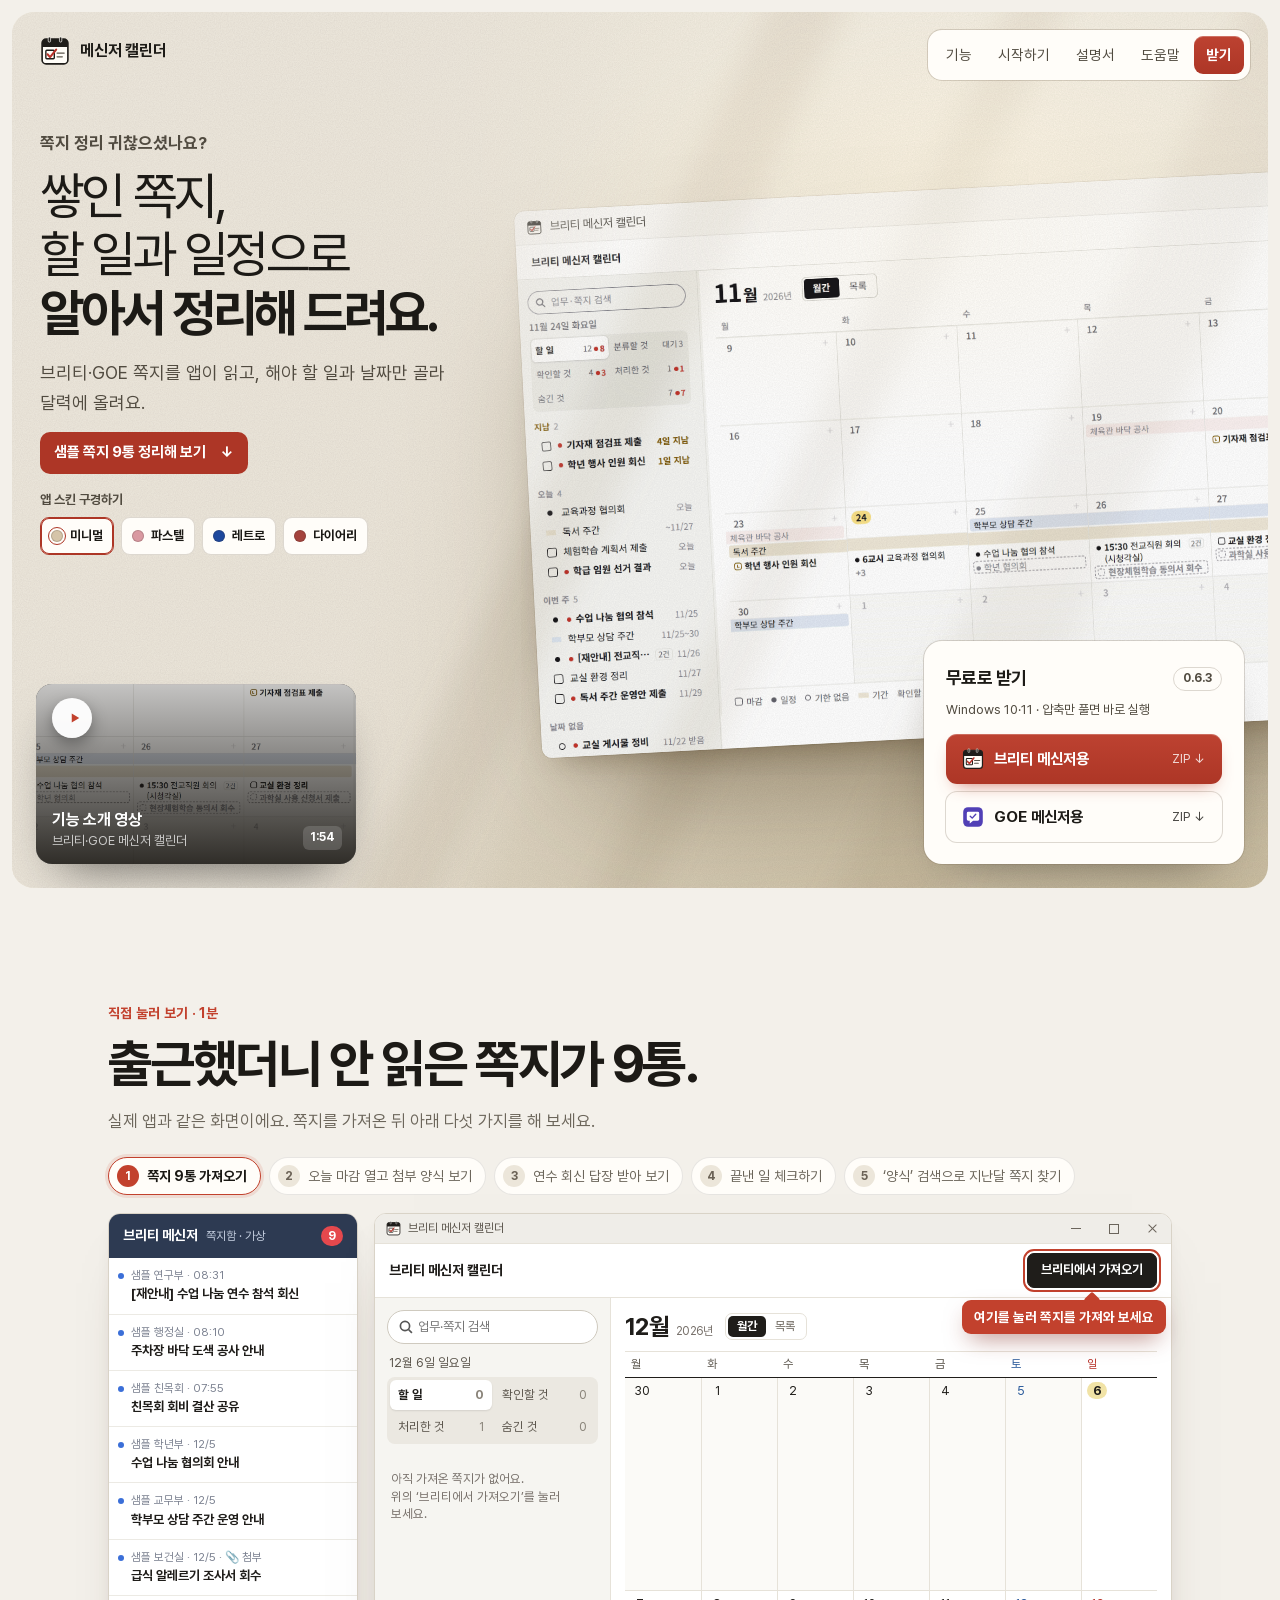
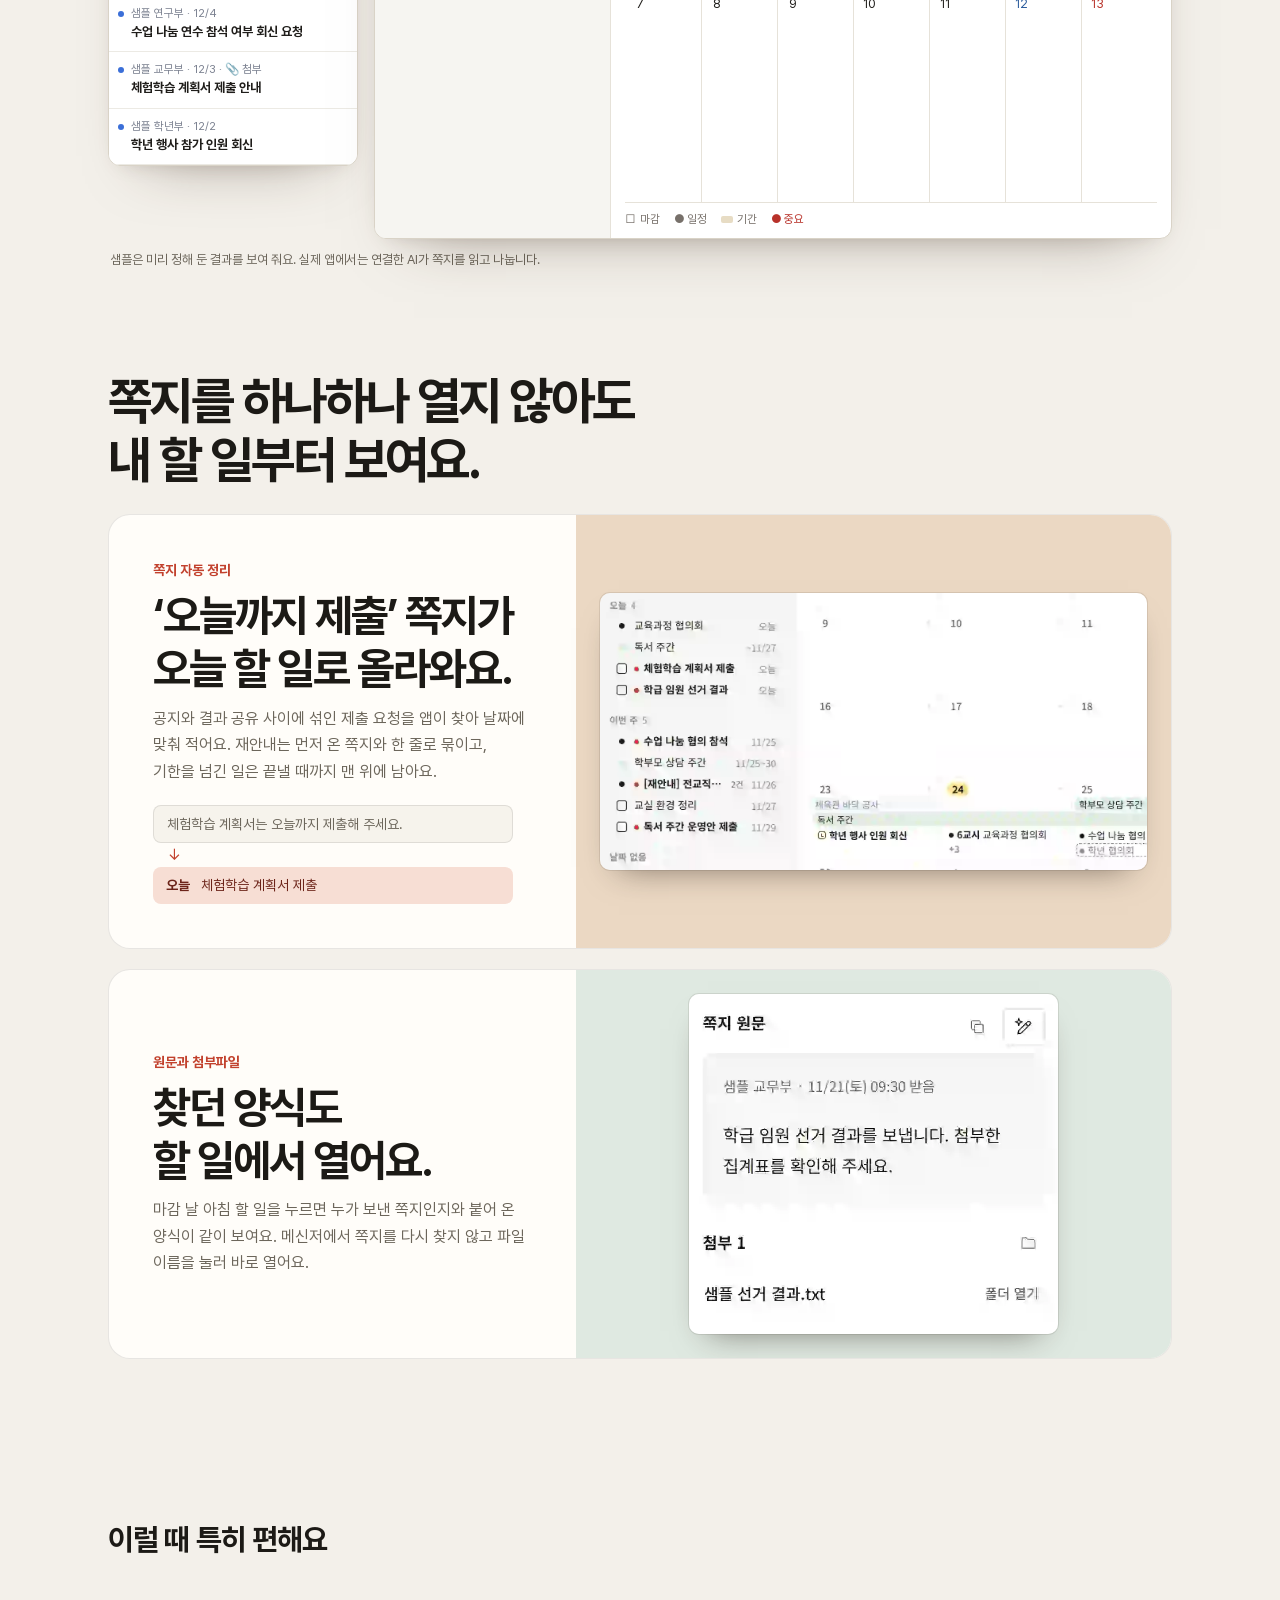
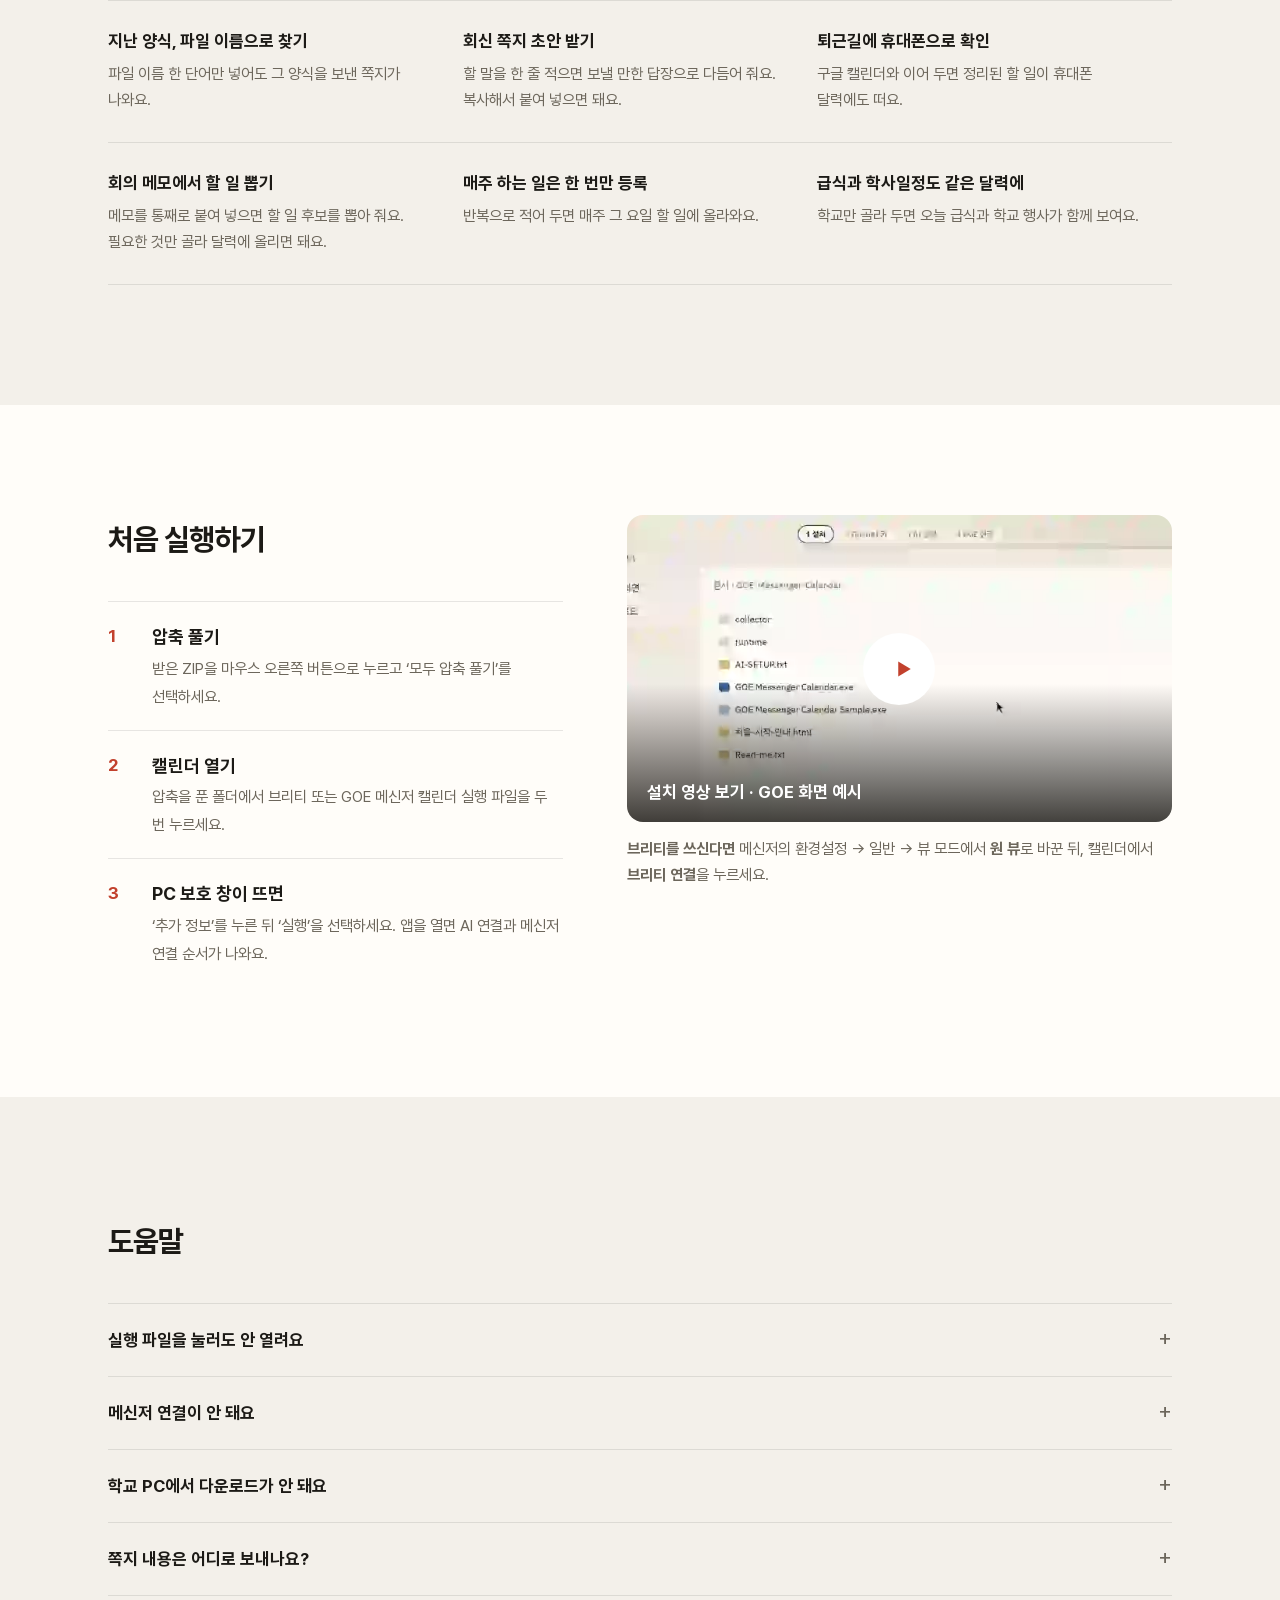
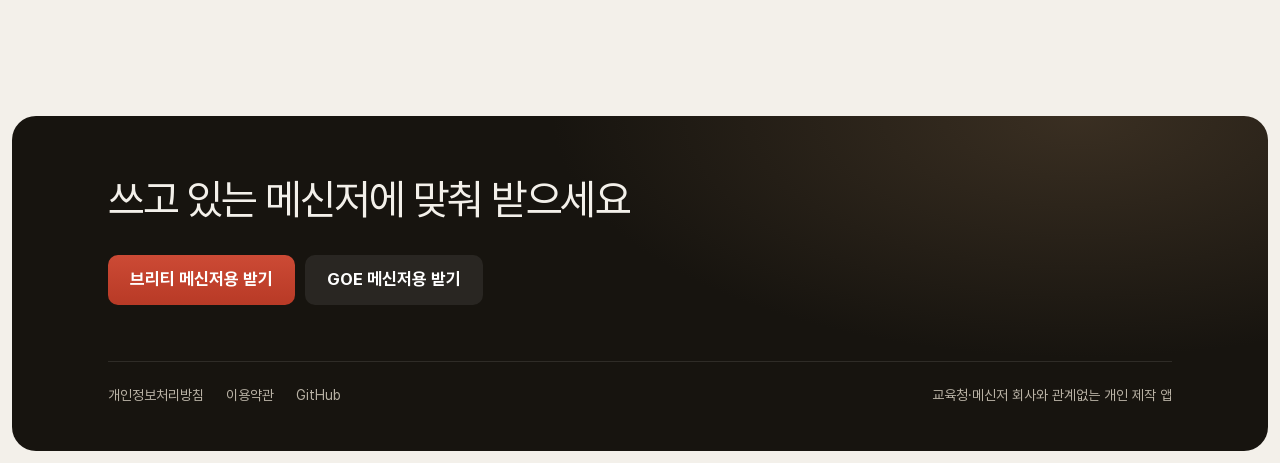
==== commit 0cc4338c: "체험에서 다음에 누를 곳을 말풍선으로 짚어 주기 Co-Authored-By: Claude Opus 5.5 <noreply@anthropic.com>" ====
--- a/index.html
+++ b/index.html
@@ -8,7 +8,7 @@
 <link rel="icon" href="img/app.svg">
 <link rel="stylesheet" href="style.css?v=install">
 <link rel="stylesheet" href="cover.css?v=6">
-<link rel="stylesheet" href="demo.css?v=2">
+<link rel="stylesheet" href="demo.css?v=3">
 </head>
 <body>
 
@@ -112,6 +112,7 @@
         </div>
         <div class="dm-toast" id="dm-toast" role="status" aria-live="polite"></div>
       </section>
+      <p class="dm-coach" id="dm-coach" role="status" aria-live="polite" hidden></p>
     </div>
     <p class="dm-note" id="dm-note" hidden>샘플은 미리 정해 둔 결과를 보여 줘요. 실제 앱에서는 연결한 AI가 쪽지를 읽고 나눕니다.</p>
     <div class="dm-finish" id="dm-finish" hidden>
@@ -200,7 +201,7 @@
 document.querySelectorAll('.fade').forEach(el => shot ? el.classList.add('in') : io.observe(el));
 </script>
 <script src="cover.js?v=3" defer></script>
-<script src="demo.js?v=2" defer></script>
+<script src="demo.js?v=3" defer></script>
 <script>
 // 새 판이 나오면 받기 단추를 최신 ZIP으로 바꾼다. 실패하면 위에 적힌 판을 그대로 쓴다.
 (async () => {
--- a/demo.css
+++ b/demo.css
@@ -241,9 +241,19 @@
 }
 .dm-toast.show { opacity: 1; transform: translate(-50%, 0); }
 
-.demo .pulse { animation: dm-pulse 1.6s ease-in-out infinite; }
-@keyframes dm-pulse { 0%, 100% { box-shadow: 0 0 0 0 #c2412d00; } 50% { box-shadow: 0 0 0 4px #c2412d55; } }
-.dm-open.pulse, .dm-chip.pulse { border-radius: 5px; }
+/* 다음에 누를 곳 */
+.dm-stage { position: relative; }
+.demo .dm-target { position: relative; z-index: 1; outline: 2.5px solid var(--accent) !important; outline-offset: 2px; border-radius: 7px; animation: dm-ring 1.4s ease-in-out infinite; }
+.demo input.dm-target { border-radius: 99px; }
+@keyframes dm-ring { 0%, 100% { box-shadow: 0 0 0 0 #c2412d00; } 50% { box-shadow: 0 0 0 7px #c2412d38; } }
+.dm-coach {
+  position: absolute; z-index: 8; max-width: 230px; margin: 0; padding: 8px 12px; border-radius: 9px;
+  background: var(--accent); color: #fff; font-size: 13.5px; font-weight: 700; line-height: 1.4;
+  box-shadow: 0 10px 24px -8px #7a1f1299; pointer-events: none; animation: dm-bob 1.4s ease-in-out infinite;
+}
+.dm-coach::before { content: ''; position: absolute; left: var(--arrow, 50%); top: -6px; width: 12px; height: 12px; margin-left: -6px; background: inherit; transform: rotate(45deg); border-radius: 2px; }
+.dm-coach[data-up="1"]::before { top: auto; bottom: -6px; }
+@keyframes dm-bob { 0%, 100% { translate: 0 0; } 50% { translate: 0 3px; } }
 
 .dm-note { margin: 10px 2px 0; color: var(--ink-2); font-size: 13px; }
 
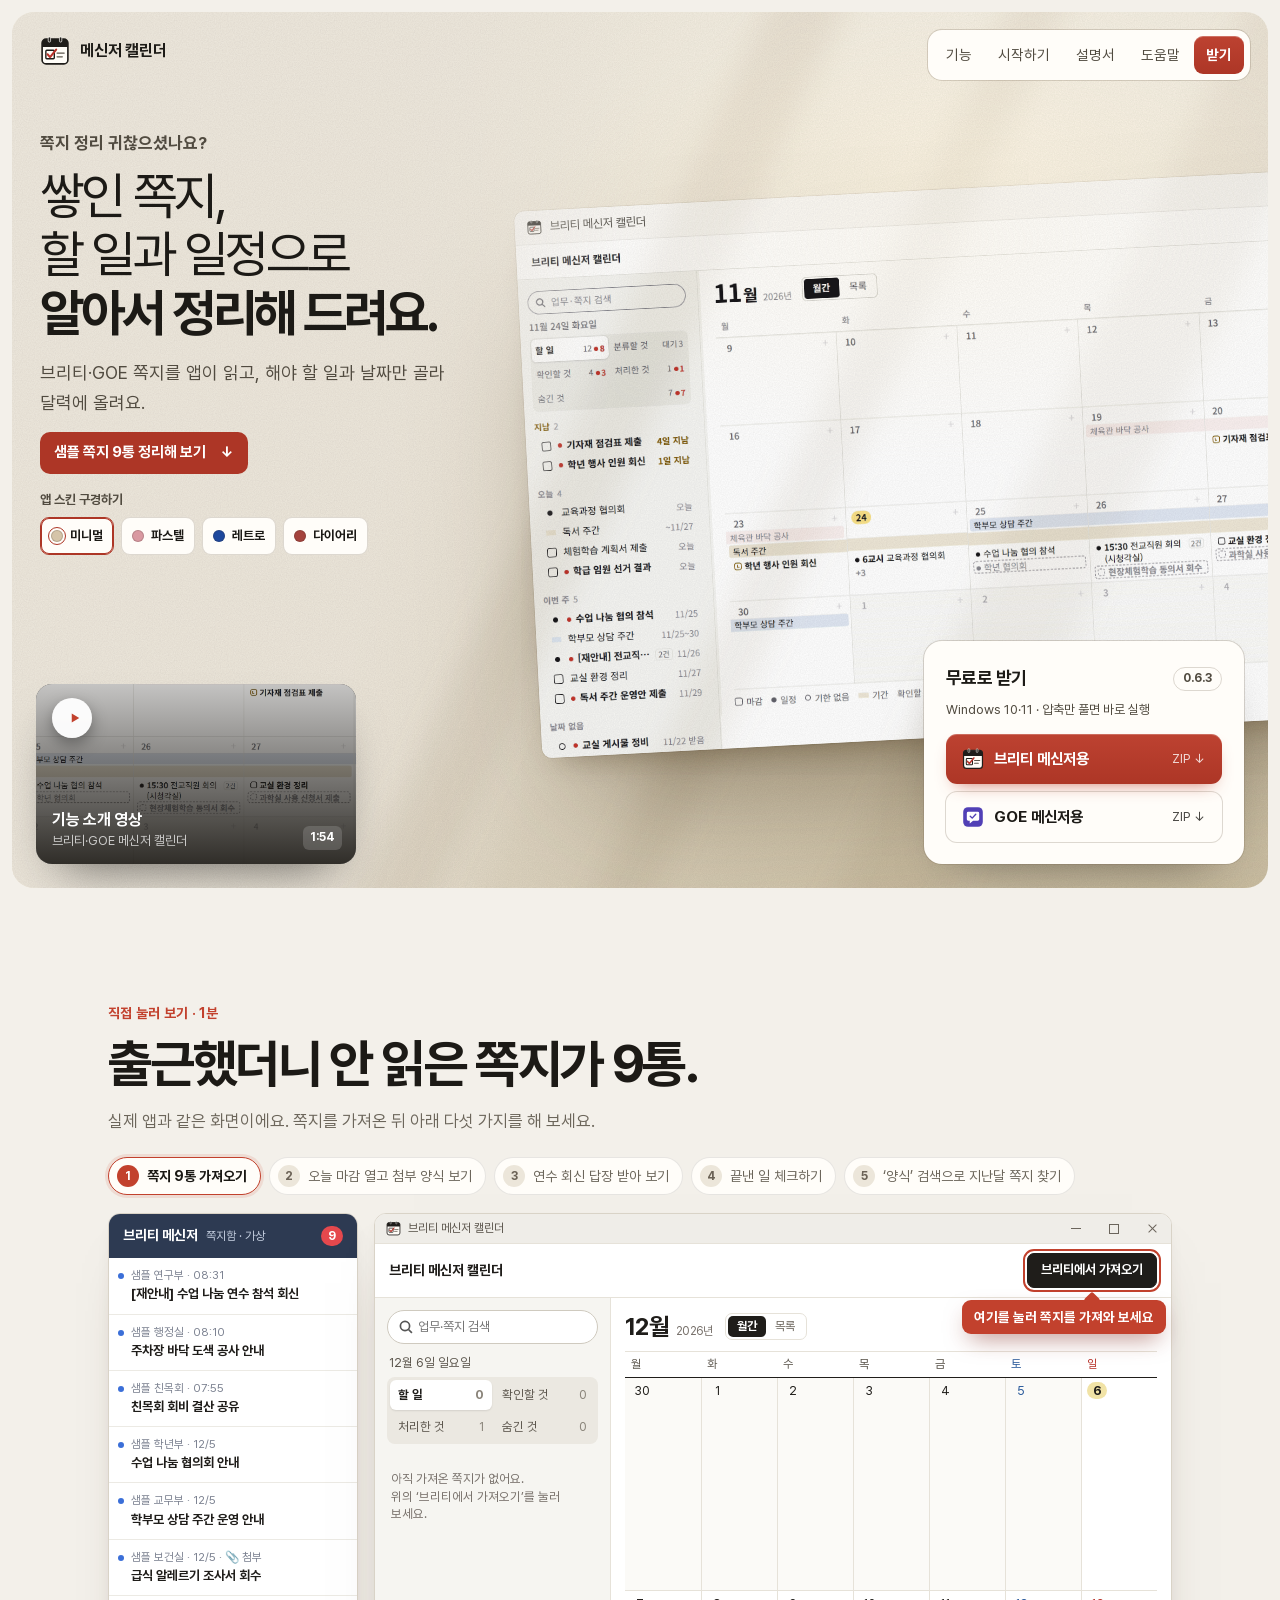
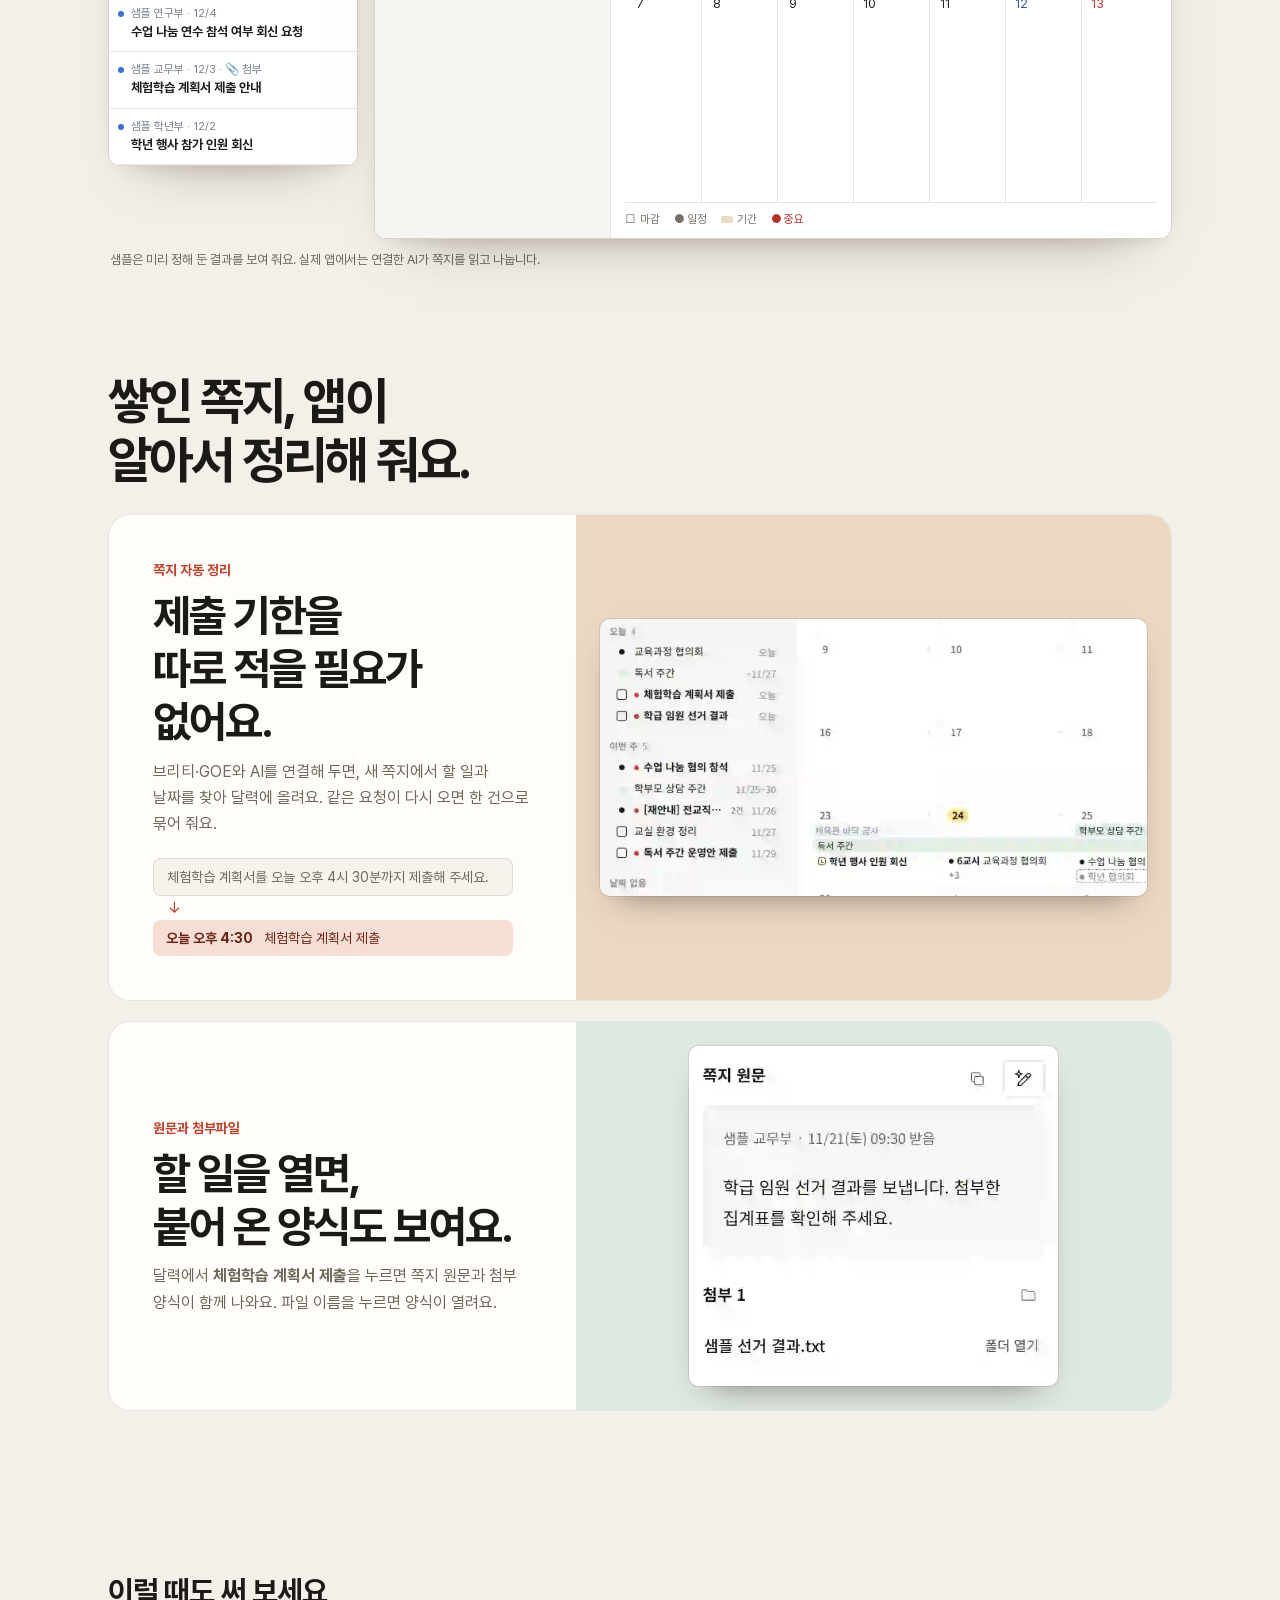
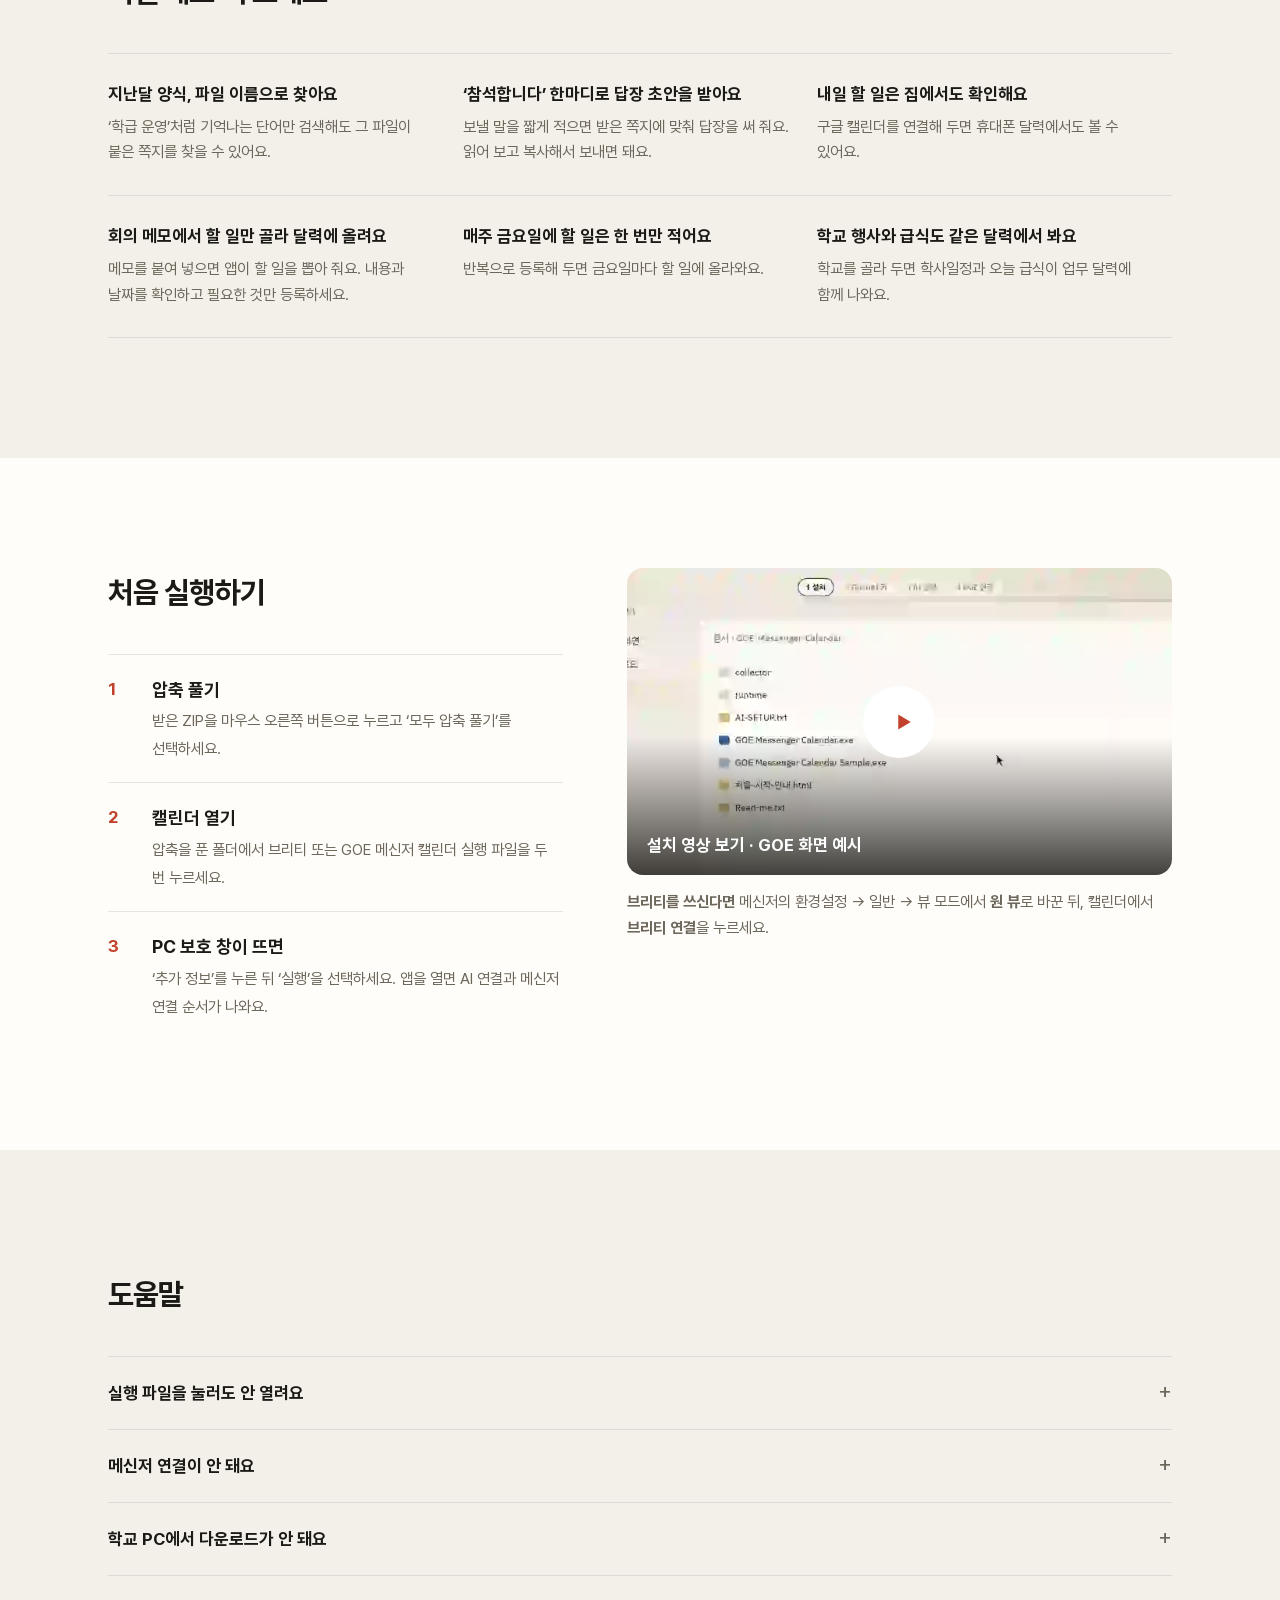
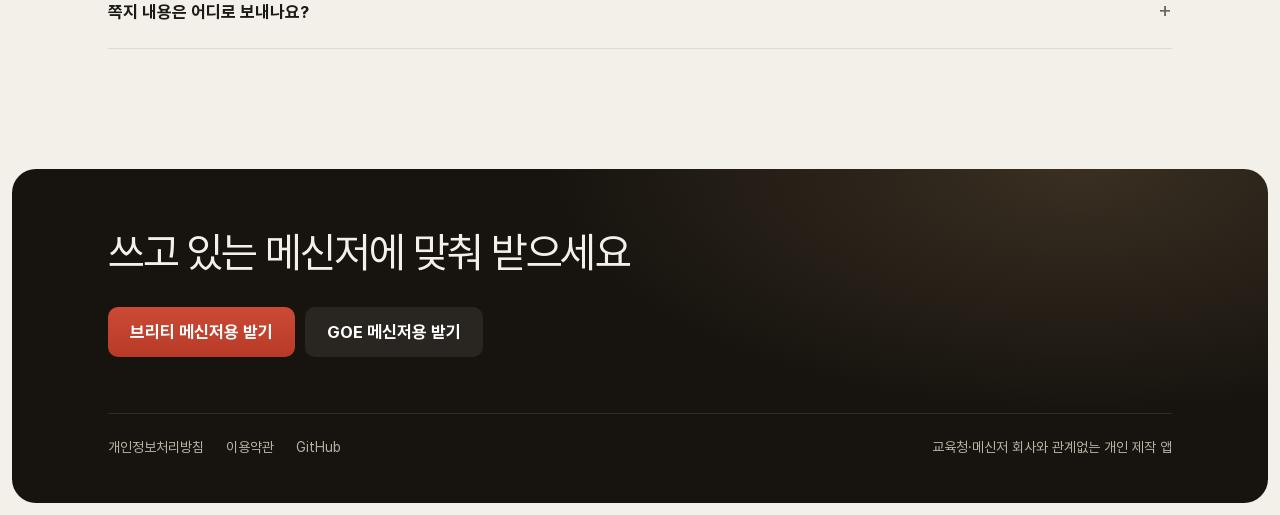
==== commit 6f459c81: "기능 소개에서 쪽지 자동 정리 강조 및 로컬 영상 링크 수정" ====
--- a/index.html
+++ b/index.html
@@ -125,16 +125,16 @@
   </section>
 
   <section class="wrap rows" id="features" aria-labelledby="features-title">
-    <h2 class="features-title fade" id="features-title">쪽지를 하나하나 열지 않아도<br>내 할 일부터 보여요.</h2>
+    <h2 class="features-title fade" id="features-title">쌓인 쪽지, 앱이<br>알아서 정리해 줘요.</h2>
     <article class="row fade">
       <div class="text">
         <p class="k">쪽지 자동 정리</p>
-        <h3>‘오늘까지 제출’ 쪽지가<br>오늘 할 일로 올라와요.</h3>
-        <p>공지와 결과 공유 사이에 섞인 제출 요청을 앱이 찾아 날짜에 맞춰 적어요. 재안내는 먼저 온 쪽지와 한 줄로 묶이고, 기한을 넘긴 일은 끝낼 때까지 맨 위에 남아요.</p>
+        <h3>제출 기한을<br>따로 적을 필요가 없어요.</h3>
+        <p>브리티·GOE와 AI를 연결해 두면, 새 쪽지에서 할 일과 날짜를 찾아 달력에 올려요. 같은 요청이 다시 오면 한 건으로 묶어 줘요.</p>
         <figure class="task-example" aria-label="쪽지에서 오늘 할 일로 바뀌는 예시">
-          <blockquote>체험학습 계획서는 오늘까지 제출해 주세요.</blockquote>
+          <blockquote>체험학습 계획서를 오늘 오후 4시 30분까지 제출해 주세요.</blockquote>
           <span class="task-example-arrow" aria-hidden="true">↓</span>
-          <figcaption><strong>오늘</strong> 체험학습 계획서 제출</figcaption>
+          <figcaption><strong>오늘 오후 4:30</strong> 체험학습 계획서 제출</figcaption>
         </figure>
       </div>
       <div class="pic pic-today"><img src="img/feature-today.webp" width="1380" height="700" alt="오늘 할 일 목록에 표시된 체험학습 계획서 제출과 오른쪽 11월 달력" loading="lazy"></div>
@@ -142,22 +142,22 @@
     <article class="row fade">
       <div class="text">
         <p class="k">원문과 첨부파일</p>
-        <h3>찾던 양식도<br>할 일에서 열어요.</h3>
-        <p>마감 날 아침 할 일을 누르면 누가 보낸 쪽지인지와 붙어 온 양식이 같이 보여요. 메신저에서 쪽지를 다시 찾지 않고 파일 이름을 눌러 바로 열어요.</p>
+        <h3>할 일을 열면,<br>붙어 온 양식도 보여요.</h3>
+        <p>달력에서 <strong>체험학습 계획서 제출</strong>을 누르면 쪽지 원문과 첨부 양식이 함께 나와요. 파일 이름을 누르면 양식이 열려요.</p>
       </div>
       <div class="pic pic-note"><img src="img/feature-note.webp" width="650" height="598" alt="쪽지 원문 바로 아래에 표시된 샘플 선거 결과 첨부파일" loading="lazy"></div>
     </article>
   </section>
 
   <section class="wrap more fade">
-    <h2>이럴 때 특히 편해요</h2>
+    <h2>이럴 때도 써 보세요</h2>
     <div class="list">
-      <div><h3>지난 양식, 파일 이름으로 찾기</h3><p>파일 이름 한 단어만 넣어도 그 양식을 보낸 쪽지가 나와요.</p></div>
-      <div><h3>회신 쪽지 초안 받기</h3><p>할 말을 한 줄 적으면 보낼 만한 답장으로 다듬어 줘요. 복사해서 붙여 넣으면 돼요.</p></div>
-      <div><h3>퇴근길에 휴대폰으로 확인</h3><p>구글 캘린더와 이어 두면 정리된 할 일이 휴대폰 달력에도 떠요.</p></div>
-      <div><h3>회의 메모에서 할 일 뽑기</h3><p>메모를 통째로 붙여 넣으면 할 일 후보를 뽑아 줘요. 필요한 것만 골라 달력에 올리면 돼요.</p></div>
-      <div><h3>매주 하는 일은 한 번만 등록</h3><p>반복으로 적어 두면 매주 그 요일 할 일에 올라와요.</p></div>
-      <div><h3>급식과 학사일정도 같은 달력에</h3><p>학교만 골라 두면 오늘 급식과 학교 행사가 함께 보여요.</p></div>
+      <div><h3>지난달 양식, 파일 이름으로 찾아요</h3><p>‘학급 운영’처럼 기억나는 단어만 검색해도 그 파일이 붙은 쪽지를 찾을 수 있어요.</p></div>
+      <div><h3>‘참석합니다’ 한마디로 답장 초안을 받아요</h3><p>보낼 말을 짧게 적으면 받은 쪽지에 맞춰 답장을 써 줘요. 읽어 보고 복사해서 보내면 돼요.</p></div>
+      <div><h3>내일 할 일은 집에서도 확인해요</h3><p>구글 캘린더를 연결해 두면 휴대폰 달력에서도 볼 수 있어요.</p></div>
+      <div><h3>회의 메모에서 할 일만 골라 달력에 올려요</h3><p>메모를 붙여 넣으면 앱이 할 일을 뽑아 줘요. 내용과 날짜를 확인하고 필요한 것만 등록하세요.</p></div>
+      <div><h3>매주 금요일에 할 일은 한 번만 적어요</h3><p>반복으로 등록해 두면 금요일마다 할 일에 올라와요.</p></div>
+      <div><h3>학교 행사와 급식도 같은 달력에서 봐요</h3><p>학교를 골라 두면 학사일정과 오늘 급식이 업무 달력에 함께 나와요.</p></div>
     </div>
   </section>
 
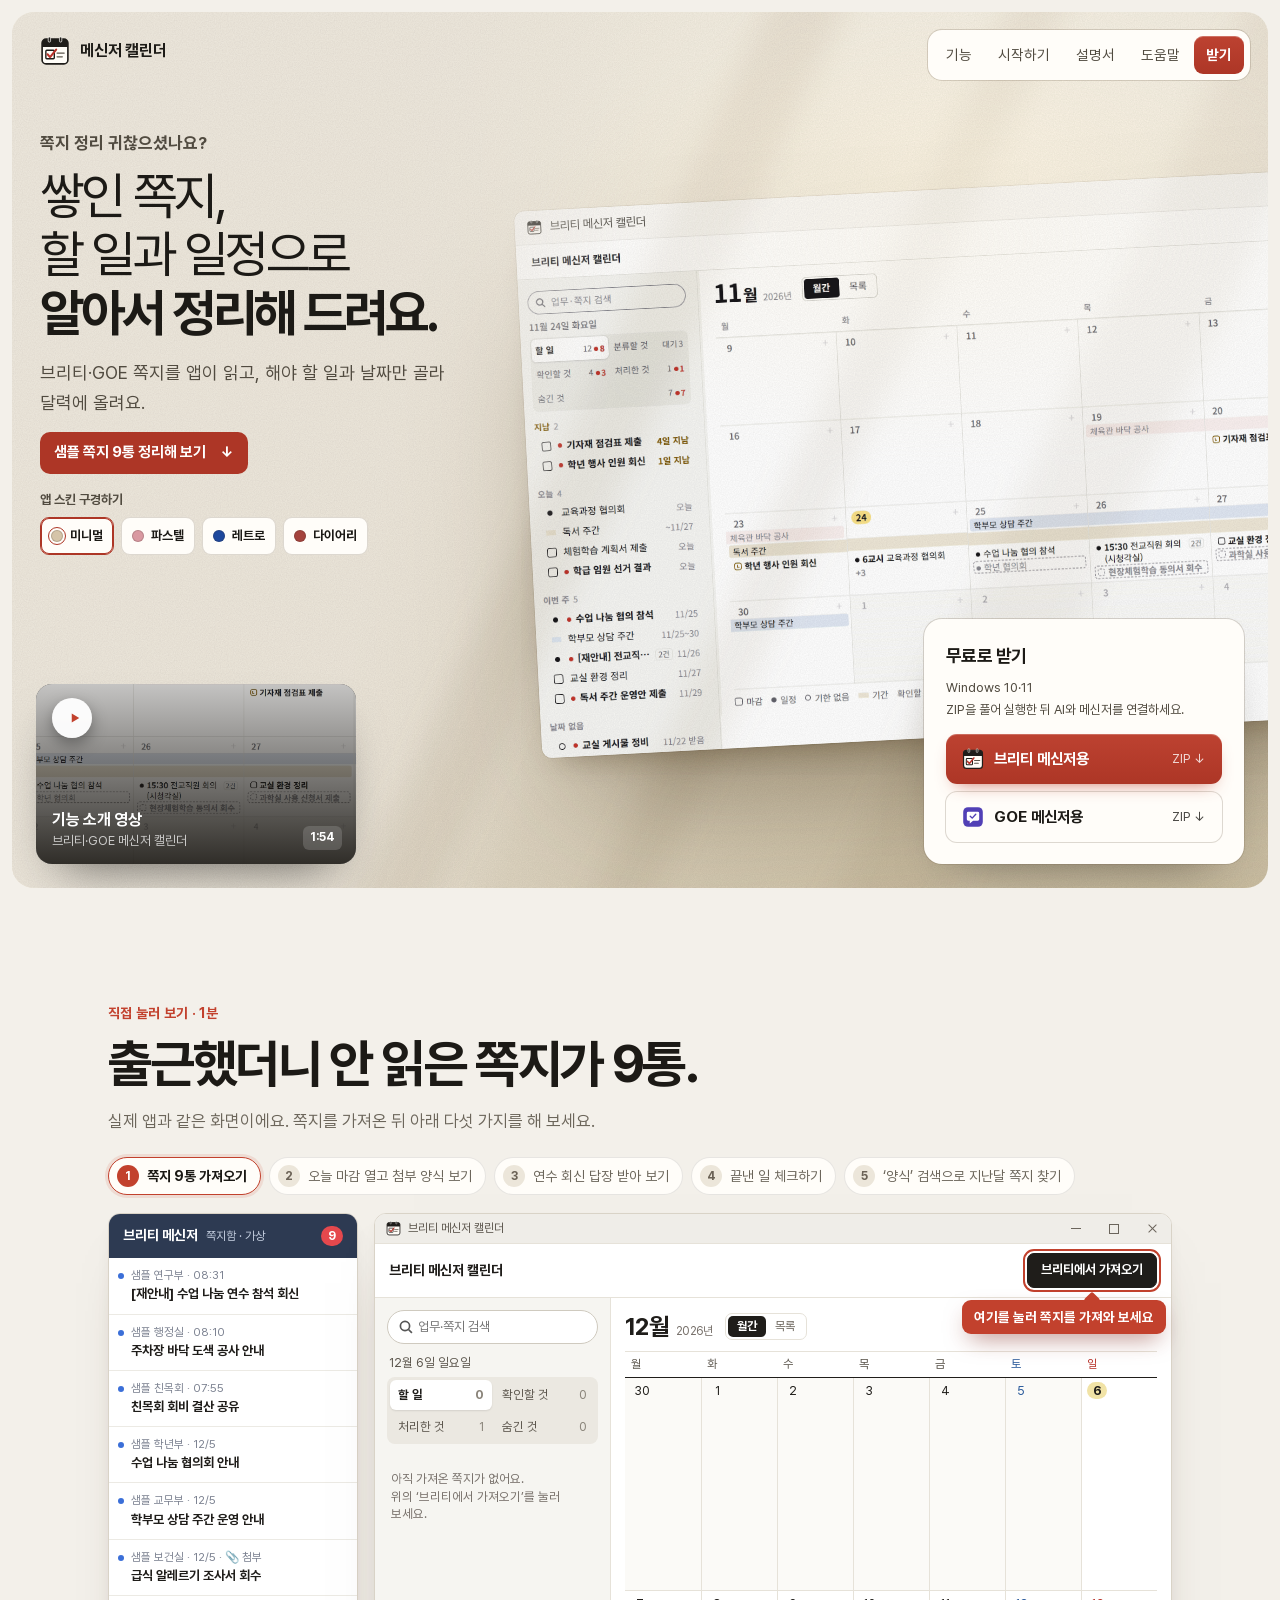
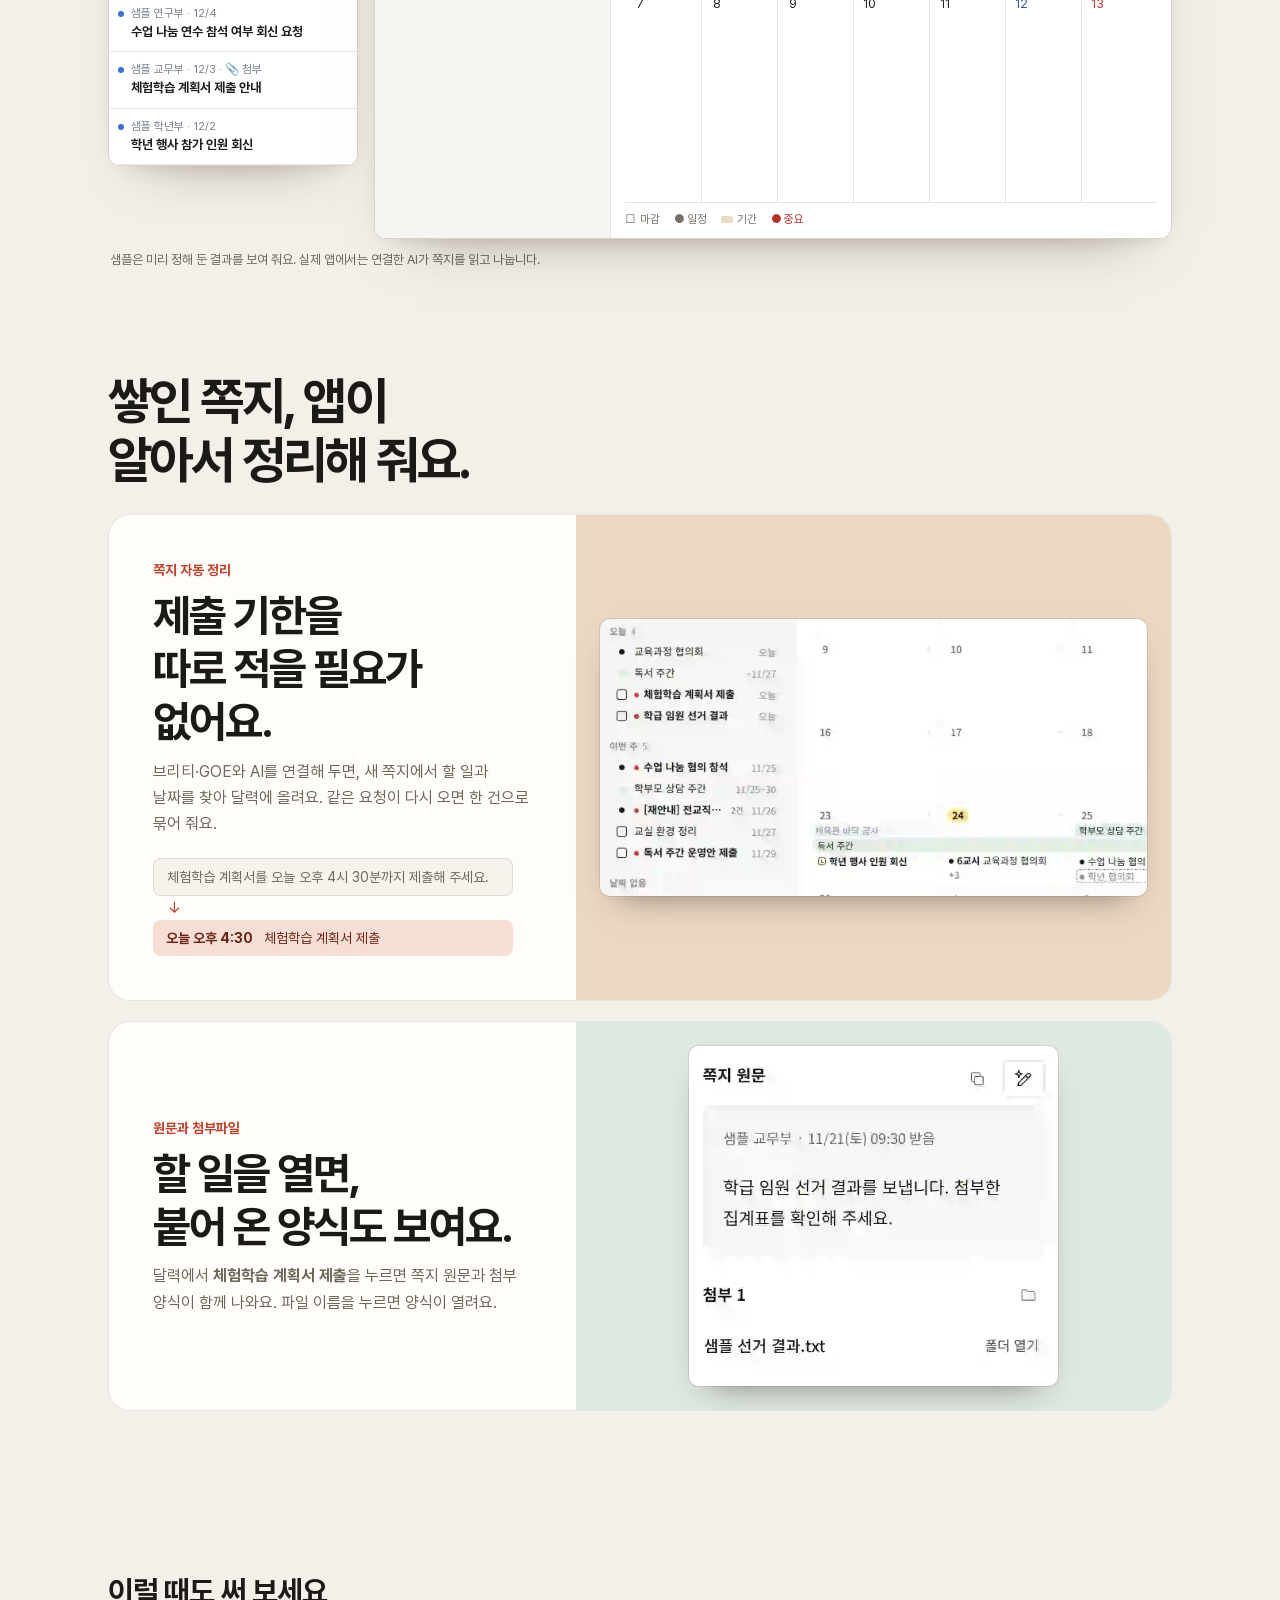
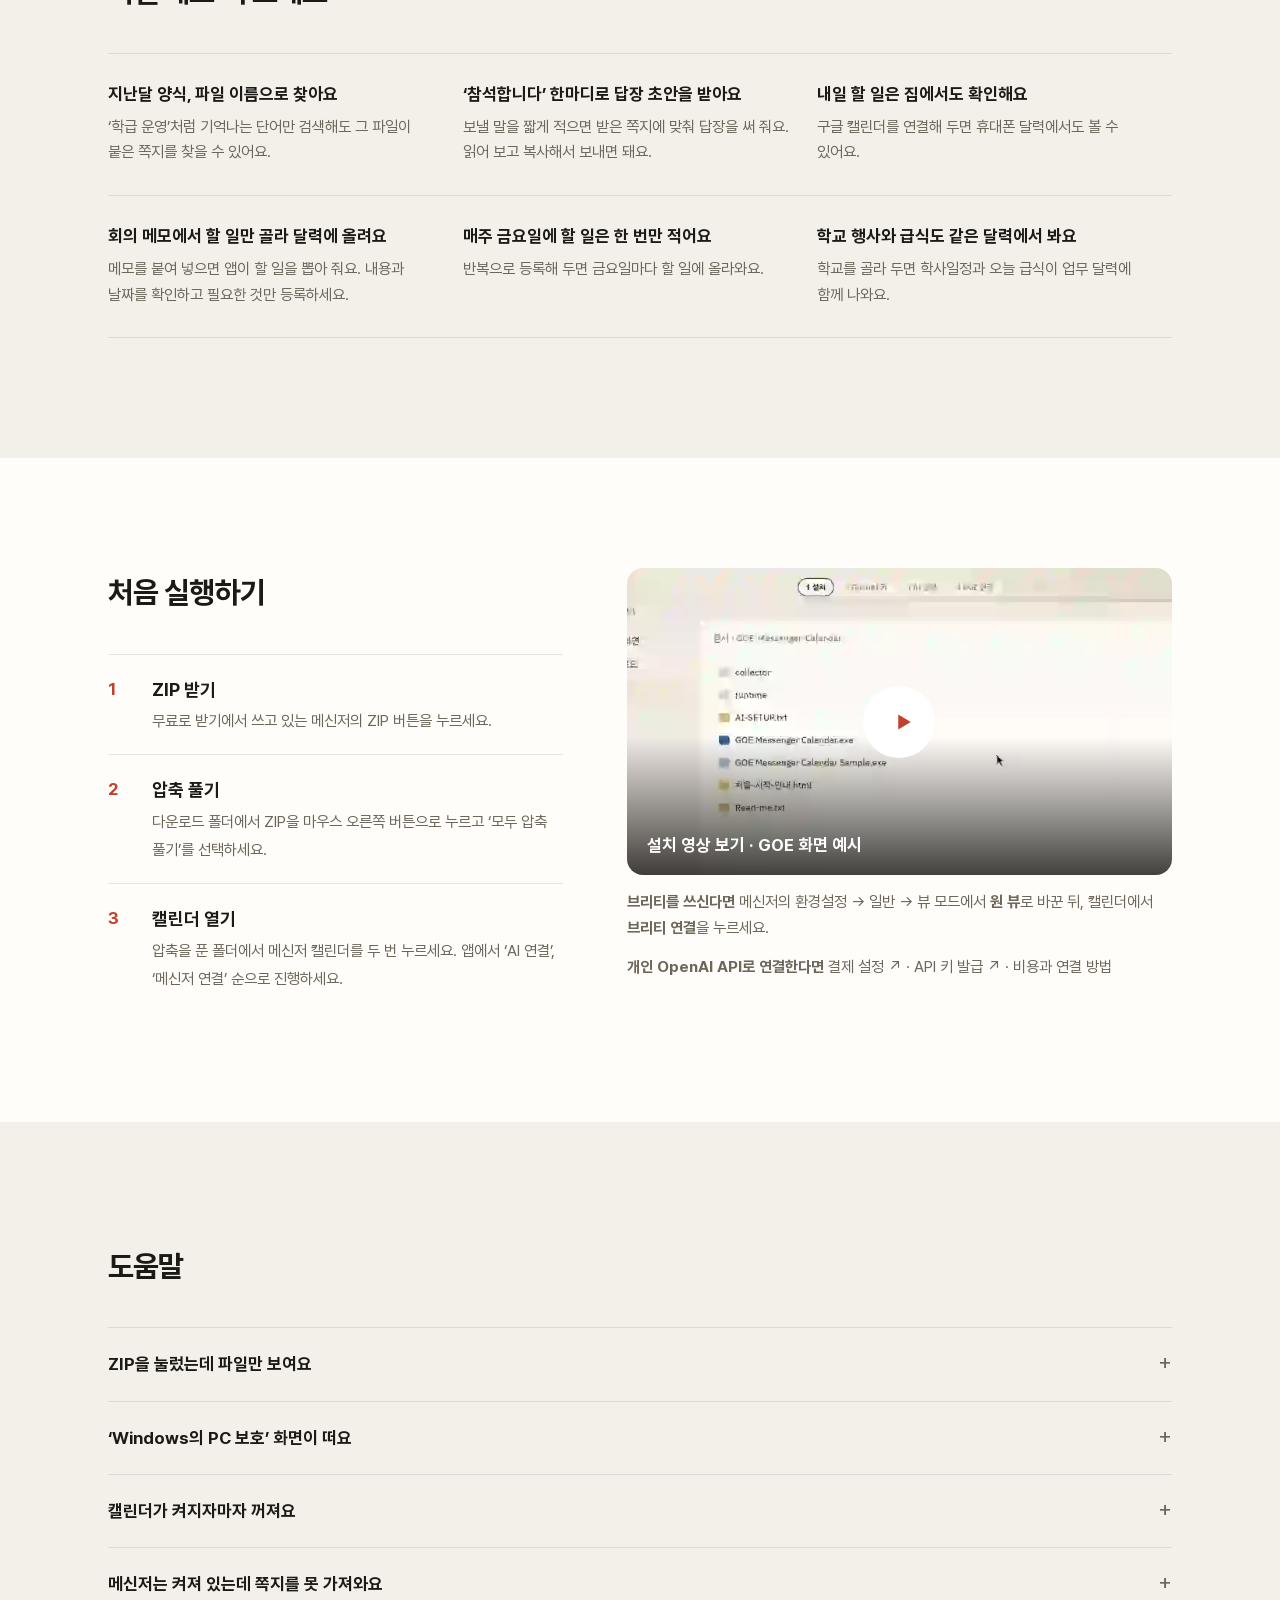
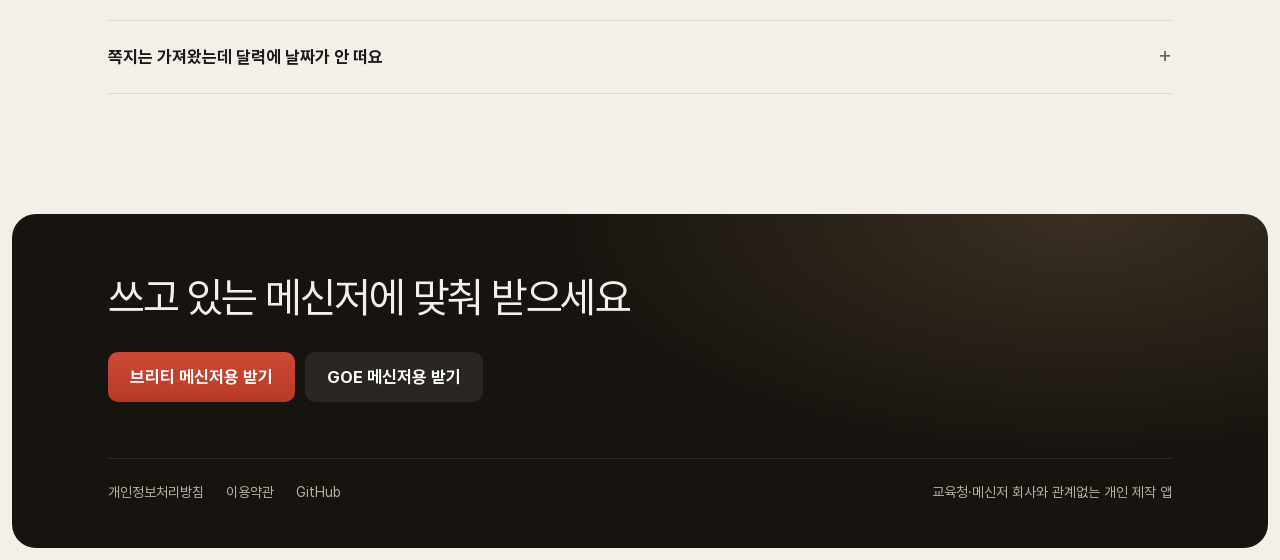
==== commit e7ca4986: "새 설치 영상과 OpenAI 연결 안내 게시" ====
--- a/index.html
+++ b/index.html
@@ -46,8 +46,8 @@
   </div>
 
   <div class="corner get-card" id="get">
-    <div class="get-head"><h2>무료로 받기</h2><span class="ver" data-ver>0.6.3</span></div>
-    <p>Windows 10·11 · 압축만 풀면 바로 실행</p>
+    <div class="get-head"><h2>무료로 받기</h2></div>
+    <p>Windows 10·11<br>ZIP을 풀어 실행한 뒤 AI와 메신저를 연결하세요.</p>
     <a class="main" data-dl="brity" href="https://github.com/rndosd/brity-assistant-public/releases/download/v0.6.3/brity-messenger-calendar-windows-x64-0.6.3.zip"><img src="img/app.svg" alt="">브리티 메신저용<span>ZIP ↓</span></a>
     <a class="sub2" data-dl="goe" href="https://github.com/rndosd/goe-messenger-calendar/releases/download/v0.6.3/goe-messenger-calendar-windows-x64-0.6.3.zip"><img src="img/goe-app.svg" alt="">GOE 메신저용<span>ZIP ↓</span></a>
   </div>
@@ -166,24 +166,26 @@
       <div>
         <h2>처음 실행하기</h2>
         <ol>
-          <li><div><b>압축 풀기</b><span>받은 ZIP을 마우스 오른쪽 버튼으로 누르고 ‘모두 압축 풀기’를 선택하세요.</span></div></li>
-          <li><div><b>캘린더 열기</b><span>압축을 푼 폴더에서 브리티 또는 GOE 메신저 캘린더 실행 파일을 두 번 누르세요.</span></div></li>
-          <li><div><b>PC 보호 창이 뜨면</b><span>‘추가 정보’를 누른 뒤 ‘실행’을 선택하세요. 앱을 열면 AI 연결과 메신저 연결 순서가 나와요.</span></div></li>
+          <li><div><b>ZIP 받기</b><span><a href="#get">무료로 받기</a>에서 쓰고 있는 메신저의 ZIP 버튼을 누르세요.</span></div></li>
+          <li><div><b>압축 풀기</b><span>다운로드 폴더에서 ZIP을 마우스 오른쪽 버튼으로 누르고 ‘모두 압축 풀기’를 선택하세요.</span></div></li>
+          <li><div><b>캘린더 열기</b><span>압축을 푼 폴더에서 메신저 캘린더를 두 번 누르세요. 앱에서 ‘AI 연결’, ‘메신저 연결’ 순으로 진행하세요.</span></div></li>
         </ol>
       </div>
       <div>
-        <a class="yt" id="install-video" href="https://youtu.be/_hH_5xYOfBw" data-youtube-id="_hH_5xYOfBw" data-video-title="설치 영상 · GOE 화면 예시" aria-haspopup="dialog" aria-describedby="install-brity"><span>설치 영상 보기 · GOE 화면 예시</span></a>
+        <a class="yt" id="install-video" href="https://youtu.be/zS4569-bP3Y" data-youtube-id="zS4569-bP3Y" data-video-title="설치 영상 · GOE 화면 예시" aria-haspopup="dialog" aria-describedby="install-brity"><span>설치 영상 보기 · GOE 화면 예시</span></a>
         <p class="install-note" id="install-brity"><strong>브리티를 쓰신다면</strong> 메신저의 환경설정 → 일반 → 뷰 모드에서 <strong>원 뷰</strong>로 바꾼 뒤, 캘린더에서 <strong>브리티 연결</strong>을 누르세요.</p>
+        <p class="install-note"><strong>개인 OpenAI API로 연결한다면</strong> <a href="https://platform.openai.com/settings/organization/billing/overview">결제 설정 ↗</a> · <a href="https://platform.openai.com/api-keys">API 키 발급 ↗</a> · <a href="guide.html#openai-setup">비용과 연결 방법</a></p>
       </div>
     </div>
   </section>
 
   <section class="wrap faq" id="faq">
     <h2>도움말</h2>
-    <details><summary>실행 파일을 눌러도 안 열려요</summary><p>ZIP의 ‘모두 압축 풀기’를 먼저 하고, 새로 생긴 폴더에서 실행 파일을 열어 보세요.</p></details>
-    <details><summary>메신저 연결이 안 돼요</summary><p>메신저에 로그인한 상태에서 다시 연결해 보세요. 브리티는 환경설정 → 일반 → 뷰 모드에서 ‘원 뷰’를 선택해 주세요.</p></details>
-    <details><summary>학교 PC에서 다운로드가 안 돼요</summary><p>학교에서 GitHub 접속을 제한하는 경우가 있어요. 다른 PC에서 받아 학교에서 허용하는 방법으로 옮길 수 있어요.</p></details>
-    <details><summary>쪽지 내용은 어디로 보내나요?</summary><p>쪽지를 분류할 때 확인된 이름·연락처와 웹 주소를 가린 뒤, 연결한 AI에 제목과 본문을 보내요. 첨부는 PC에 저장하고, 직접 골라 공유할 수 있어요.</p></details>
+    <details><summary>ZIP을 눌렀는데 파일만 보여요</summary><p>파일 탐색기에서 <b>다운로드</b> 폴더를 열고, 받은 ZIP을 오른쪽 클릭해 <b>모두 압축 풀기</b>를 누르세요. 새로 생긴 폴더에서 <b>브리티 메신저 캘린더</b> 또는 <b>GOE 메신저 캘린더</b>를 여세요.</p></details>
+    <details><summary>‘Windows의 PC 보호’ 화면이 떠요</summary><p>이 사이트에서 받은 ZIP을 풀어 실행했는지 확인하세요. 다음 화면에서 누를 버튼은 <a href="guide.html#setup">처음 시작 안내</a>의 <b>열기</b>에서 볼 수 있어요.</p></details>
+    <details><summary>캘린더가 켜지자마자 꺼져요</summary><p><a href="#get">무료로 받기</a>에서 같은 메신저용 ZIP을 받아 <b>새 폴더</b>에 풀고 실행해 보세요. 그래도 꺼지면 <a href="https://github.com/rndosd/brity-assistant-public#켜지지-않을-때">진단 도구 사용법</a>을 따라 바탕 화면에 생긴 <b>캘린더-진단.txt</b>를 제작자에게 보내 주세요.</p></details>
+    <details><summary>메신저는 켜져 있는데 쪽지를 못 가져와요</summary><p>캘린더와 같은 종류의 메신저에 먼저 로그인하세요. 브리티는 <b>환경설정 → 일반 → 뷰 모드 → 원 뷰</b>로 바꾼 뒤 캘린더에서 <b>브리티 연결</b>을 누르세요. GOE는 로그인한 창을 그대로 둔 채 <b>GOE 메신저 연결</b>을 누르세요.</p></details>
+    <details><summary>쪽지는 가져왔는데 달력에 날짜가 안 떠요</summary><p>위쪽 <b>AI 연결</b>에서 <b>연결 시험 및 저장</b>까지 마치세요. 이미 가져온 쪽지는 <b>할 일</b> 목록 위의 <b>AI로 정리</b>를 눌러 정리할 수 있어요.</p></details>
   </section>
 </main>
 
@@ -203,7 +205,7 @@
 <script src="cover.js?v=3" defer></script>
 <script src="demo.js?v=3" defer></script>
 <script>
-// 새 판이 나오면 받기 단추를 최신 ZIP으로 바꾼다. 실패하면 위에 적힌 판을 그대로 쓴다.
+// 새 릴리스가 있으면 받기 단추를 최신 ZIP으로 연결한다.
 (async () => {
   const repos = { brity: ['brity-assistant-public', 'brity-messenger-calendar-windows-x64-'], goe: ['goe-messenger-calendar', 'goe-messenger-calendar-windows-x64-'] };
   for (const [key, [repo, prefix]] of Object.entries(repos)) {
@@ -214,7 +216,6 @@
       const asset = rel.assets.find(a => a.name.startsWith(prefix) && a.name.endsWith('.zip'));
       if (!asset) continue;
       document.querySelectorAll('[data-dl="' + key + '"]').forEach(a => { a.href = asset.browser_download_url; });
-      if (key === 'brity') document.querySelectorAll('[data-ver]').forEach(s => { s.textContent = rel.tag_name.replace(/^v/, ''); });
     } catch {}
   }
 })();
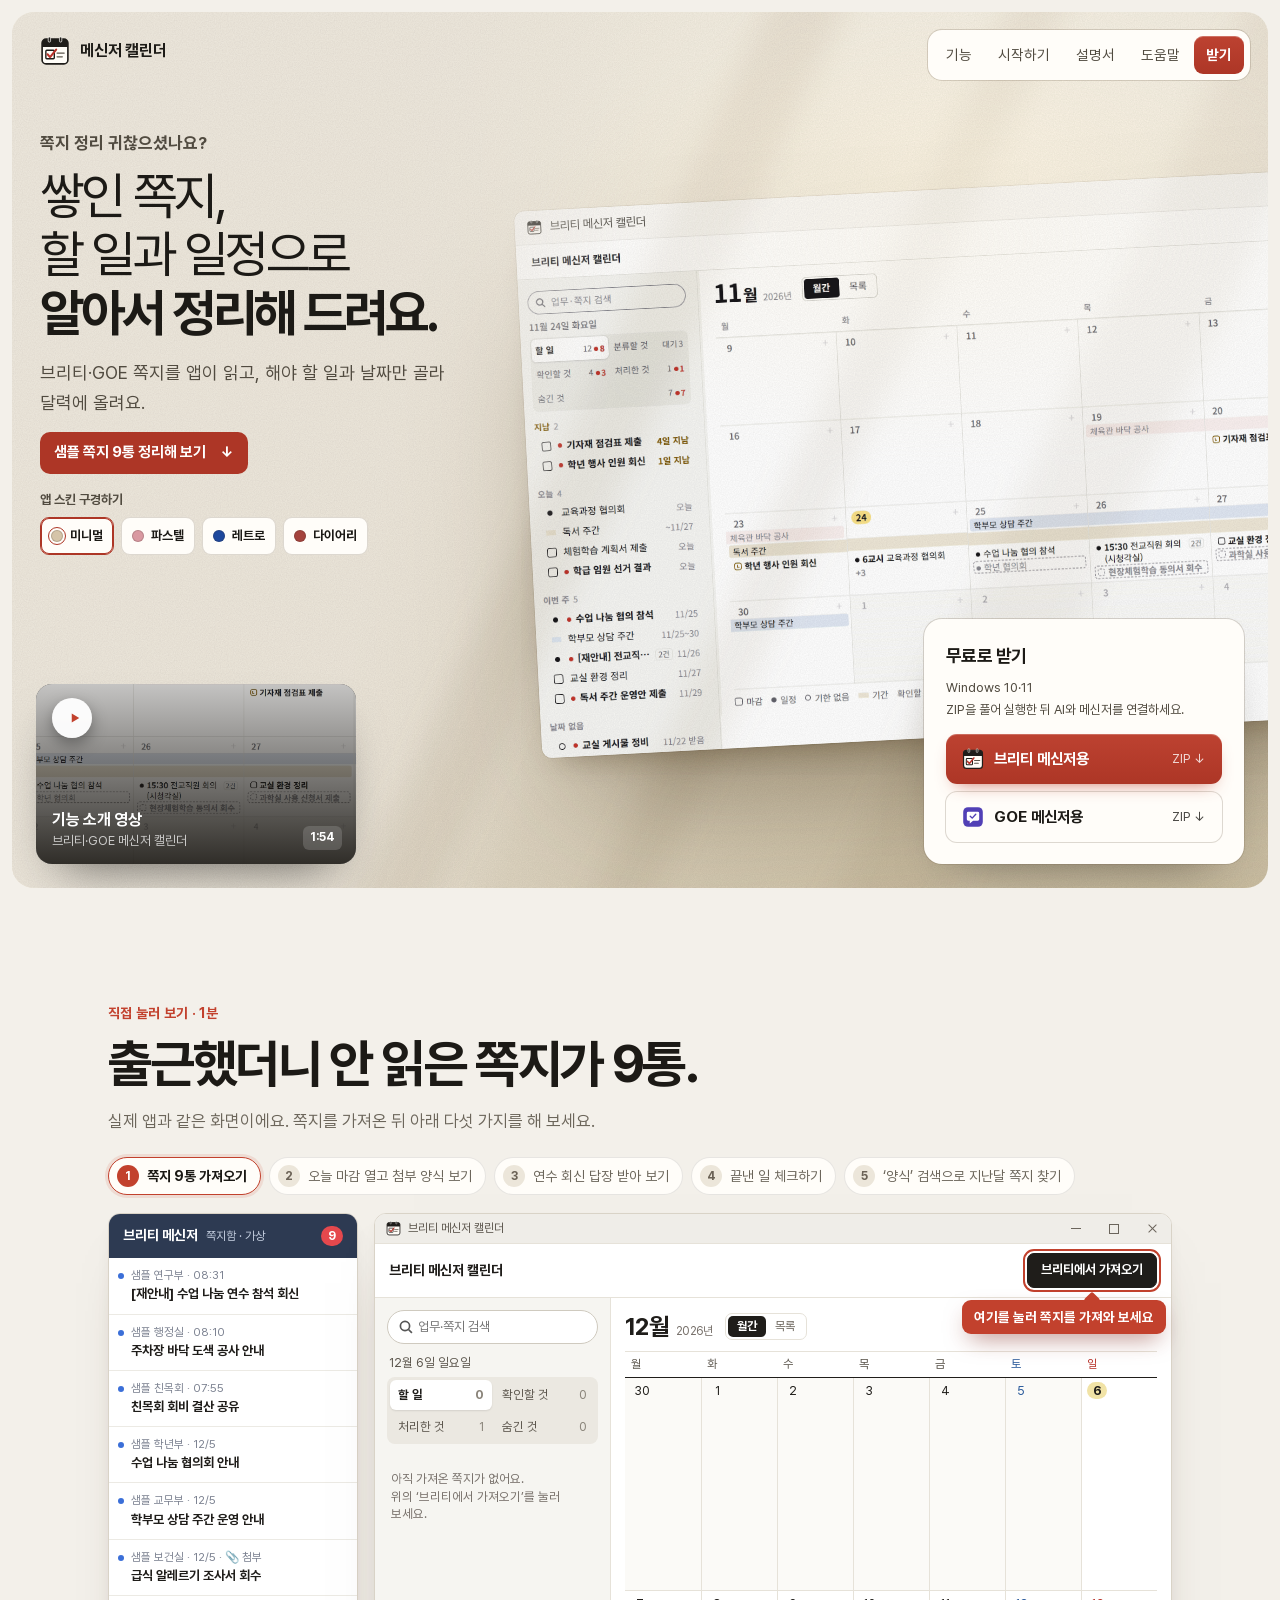
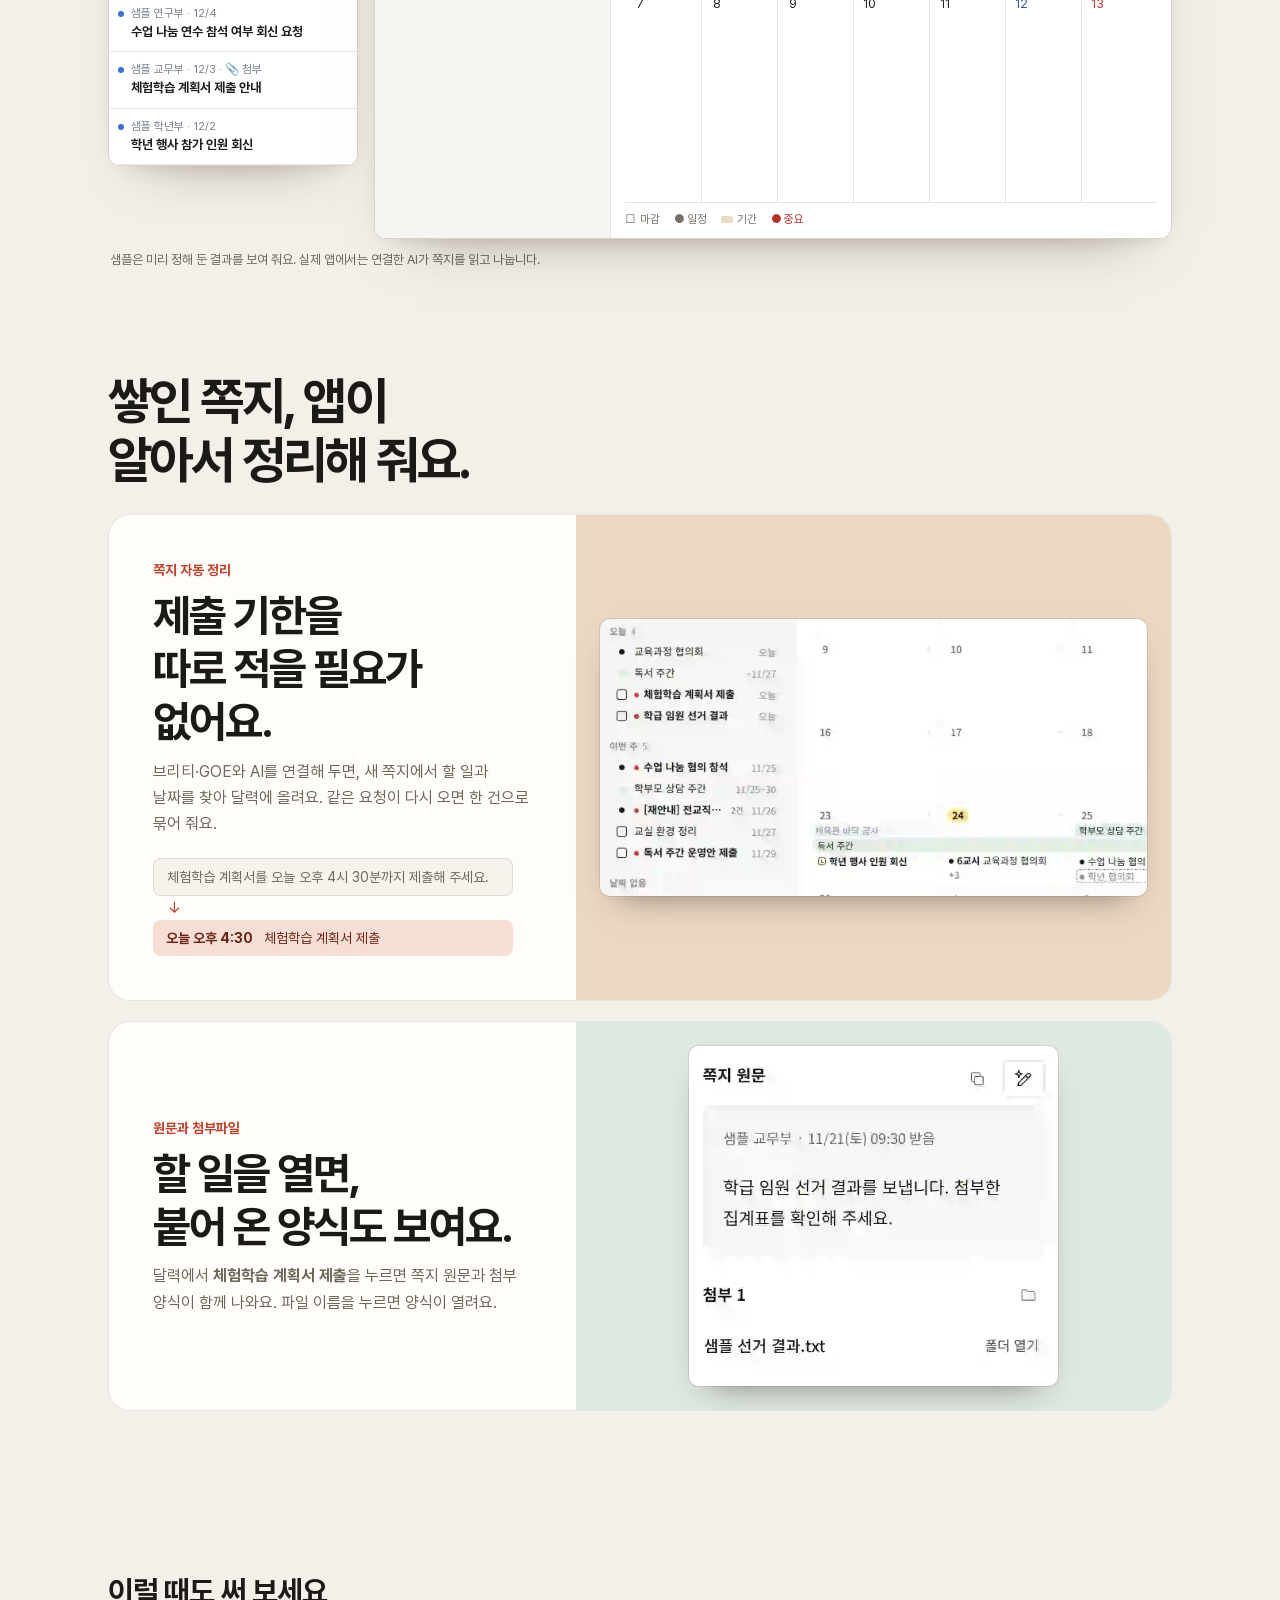
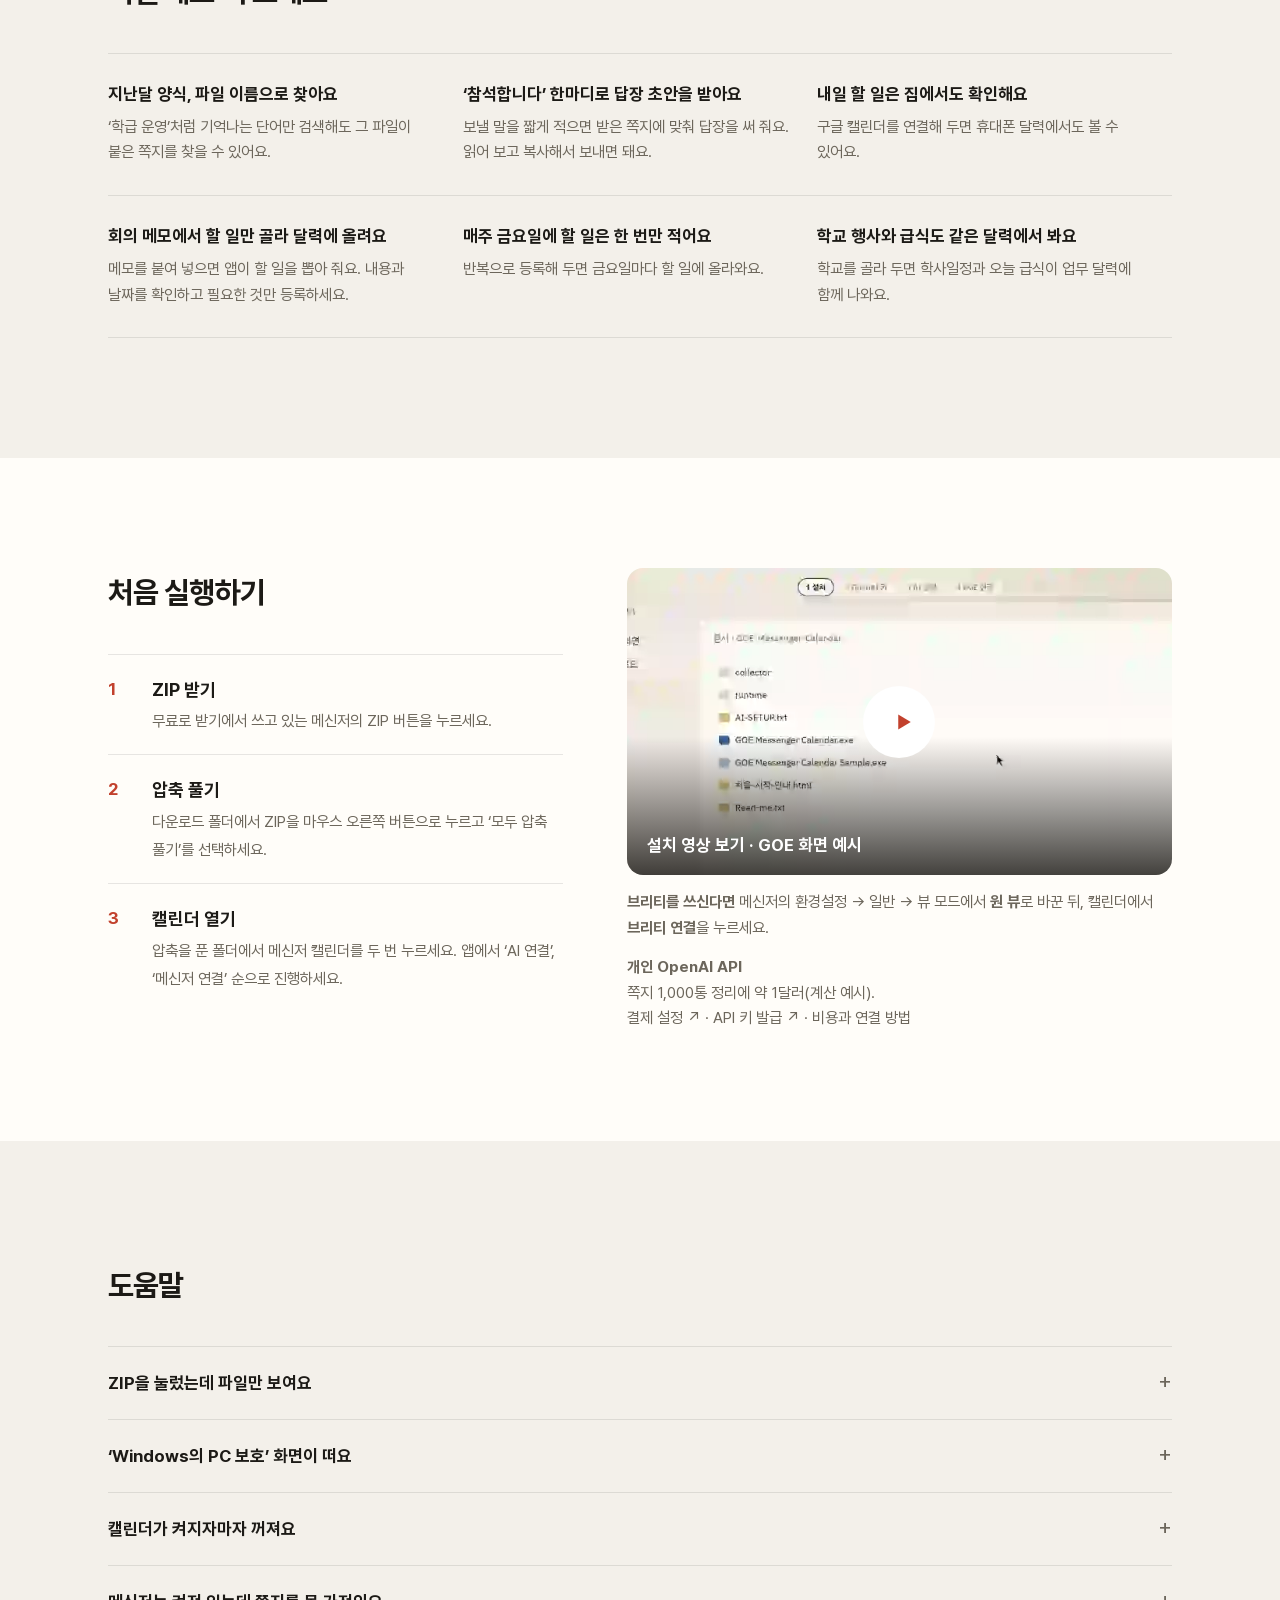
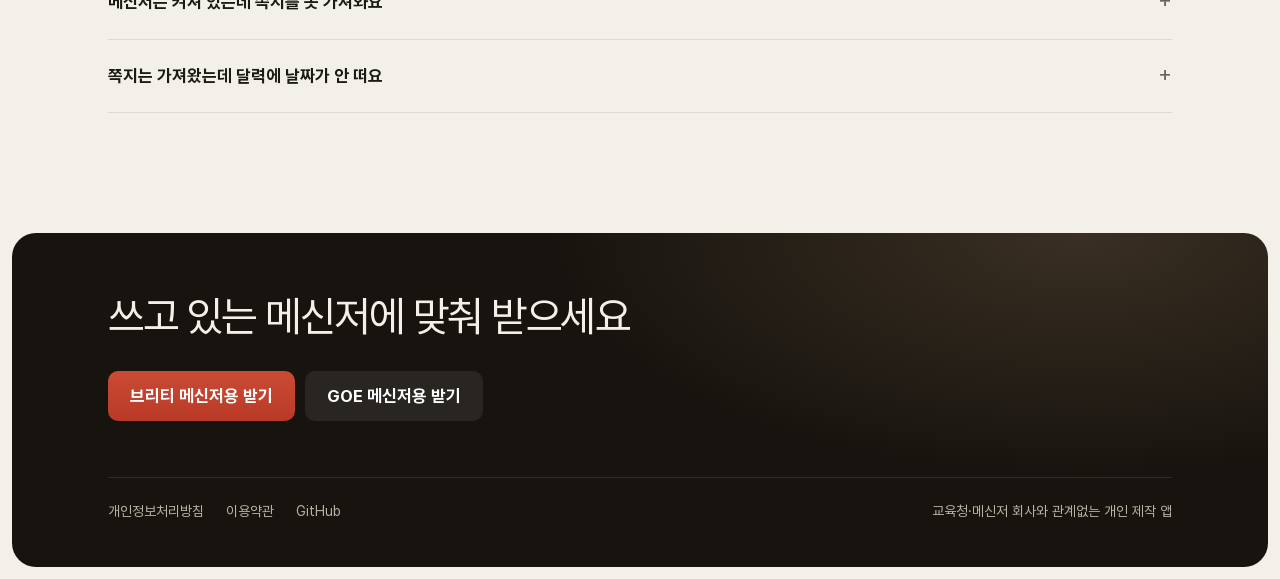
==== commit b2a8635d: "처음 실행하기에 쪽지 1,000통 비용 예시 표시" ====
--- a/index.html
+++ b/index.html
@@ -174,7 +174,7 @@
       <div>
         <a class="yt" id="install-video" href="https://youtu.be/zS4569-bP3Y" data-youtube-id="zS4569-bP3Y" data-video-title="설치 영상 · GOE 화면 예시" aria-haspopup="dialog" aria-describedby="install-brity"><span>설치 영상 보기 · GOE 화면 예시</span></a>
         <p class="install-note" id="install-brity"><strong>브리티를 쓰신다면</strong> 메신저의 환경설정 → 일반 → 뷰 모드에서 <strong>원 뷰</strong>로 바꾼 뒤, 캘린더에서 <strong>브리티 연결</strong>을 누르세요.</p>
-        <p class="install-note"><strong>개인 OpenAI API로 연결한다면</strong> <a href="https://platform.openai.com/settings/organization/billing/overview">결제 설정 ↗</a> · <a href="https://platform.openai.com/api-keys">API 키 발급 ↗</a> · <a href="guide.html#openai-setup">비용과 연결 방법</a></p>
+        <p class="install-note"><strong>개인 OpenAI API</strong><br>쪽지 1,000통 정리에 약 1달러(계산 예시).<br><a href="https://platform.openai.com/settings/organization/billing/overview">결제 설정 ↗</a> · <a href="https://platform.openai.com/api-keys">API 키 발급 ↗</a> · <a href="guide.html#openai-setup">비용과 연결 방법</a></p>
       </div>
     </div>
   </section>
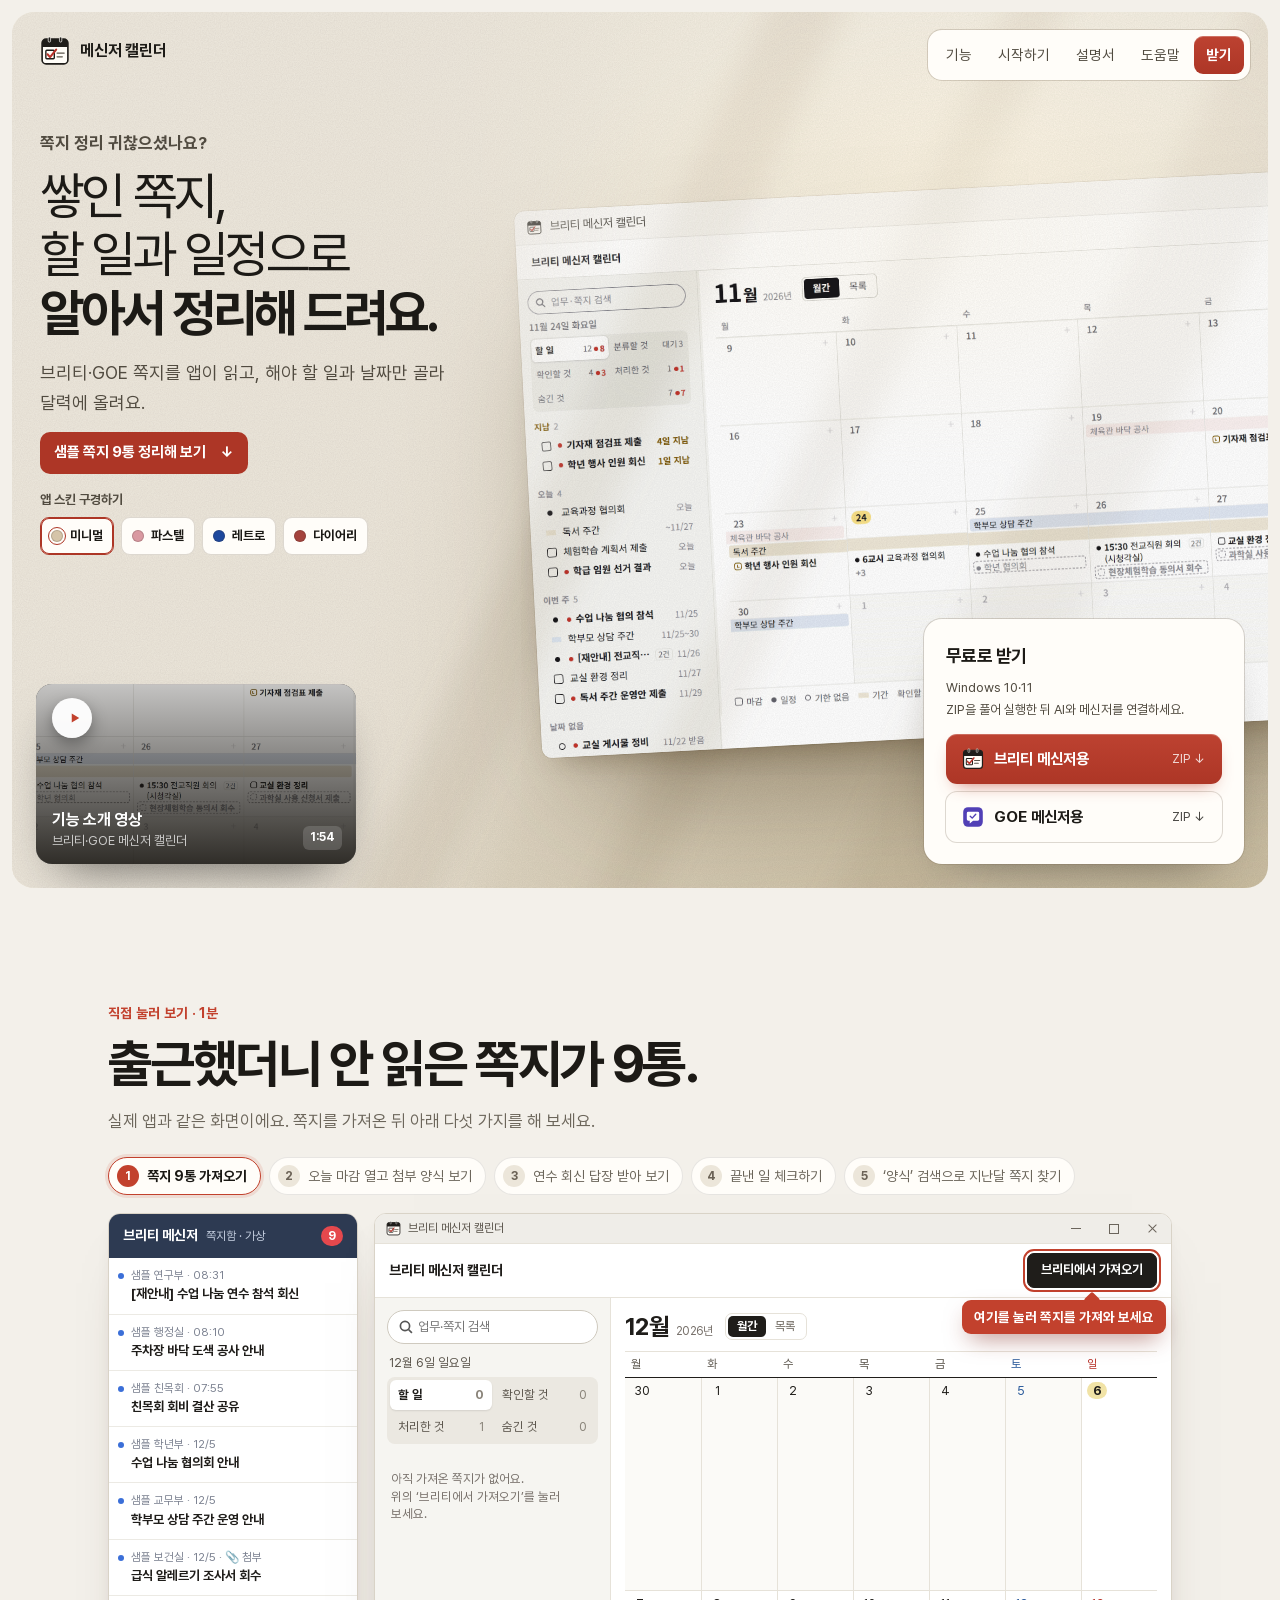
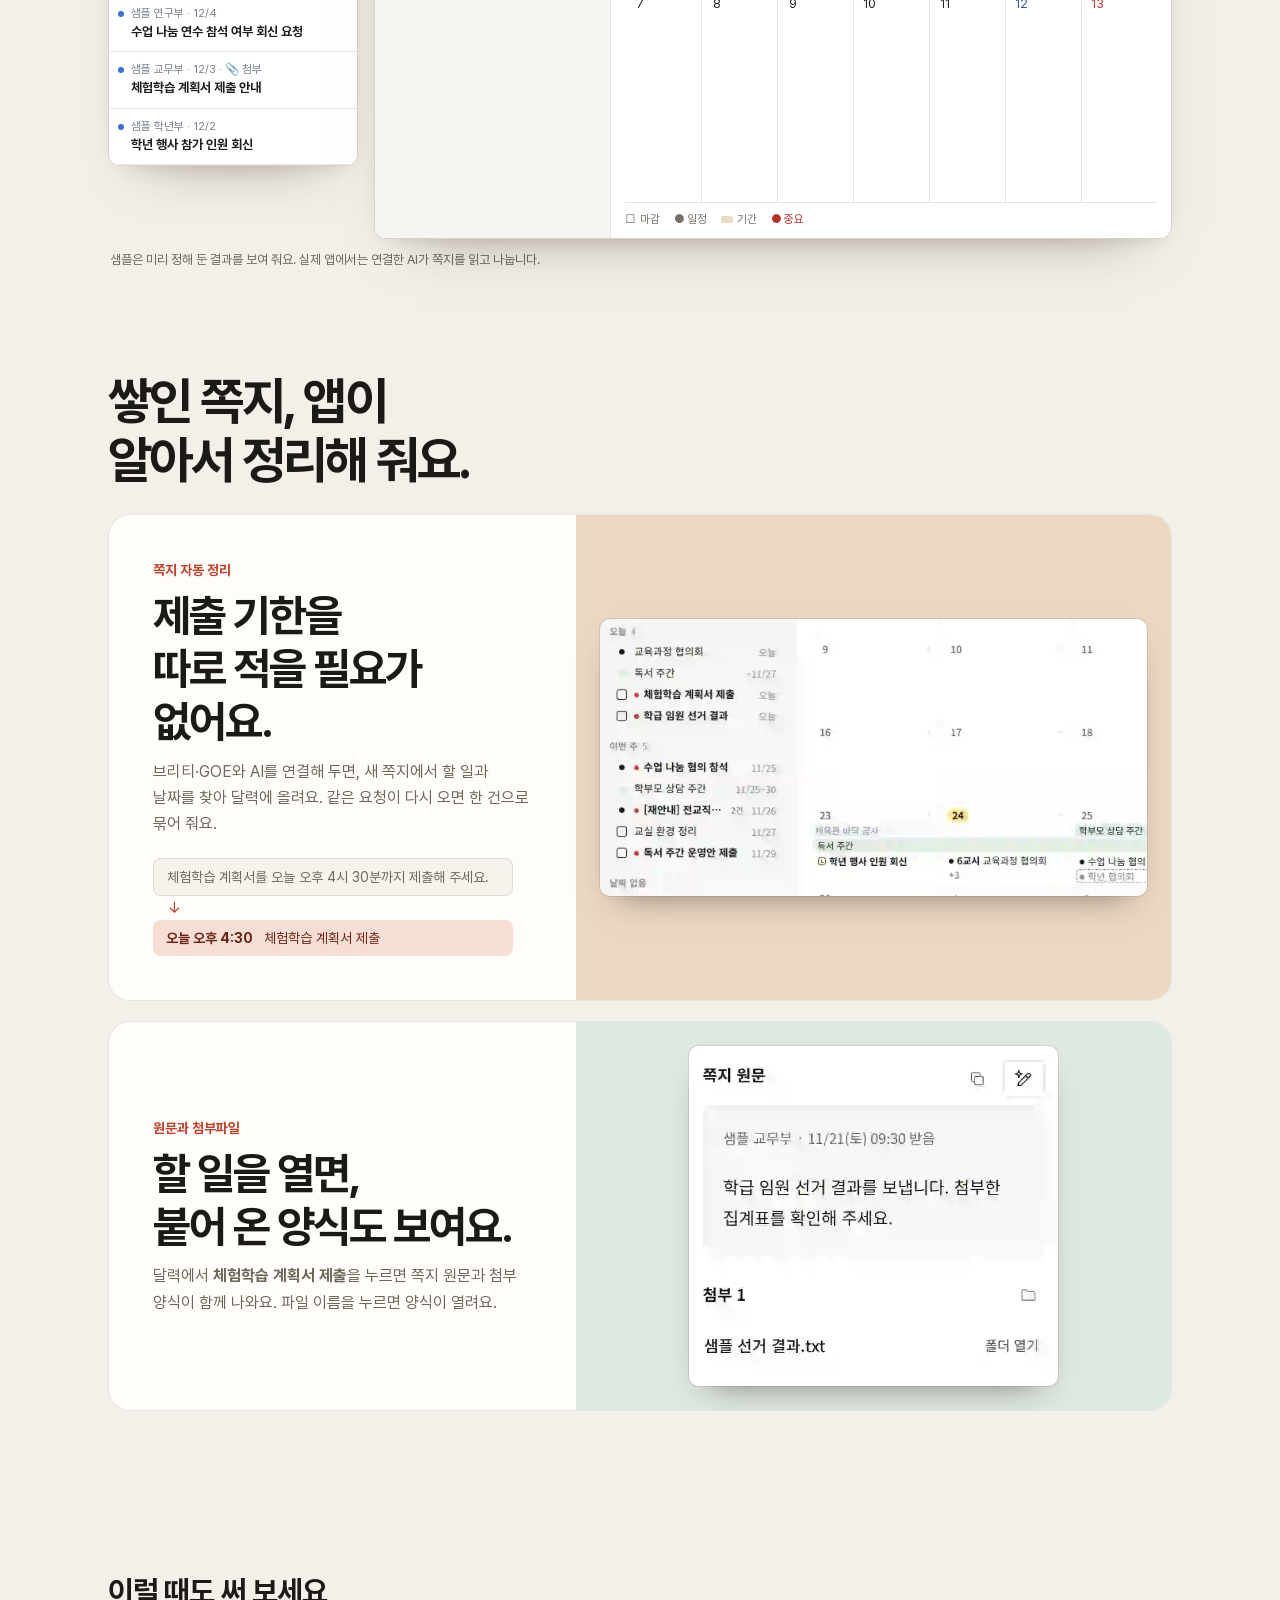
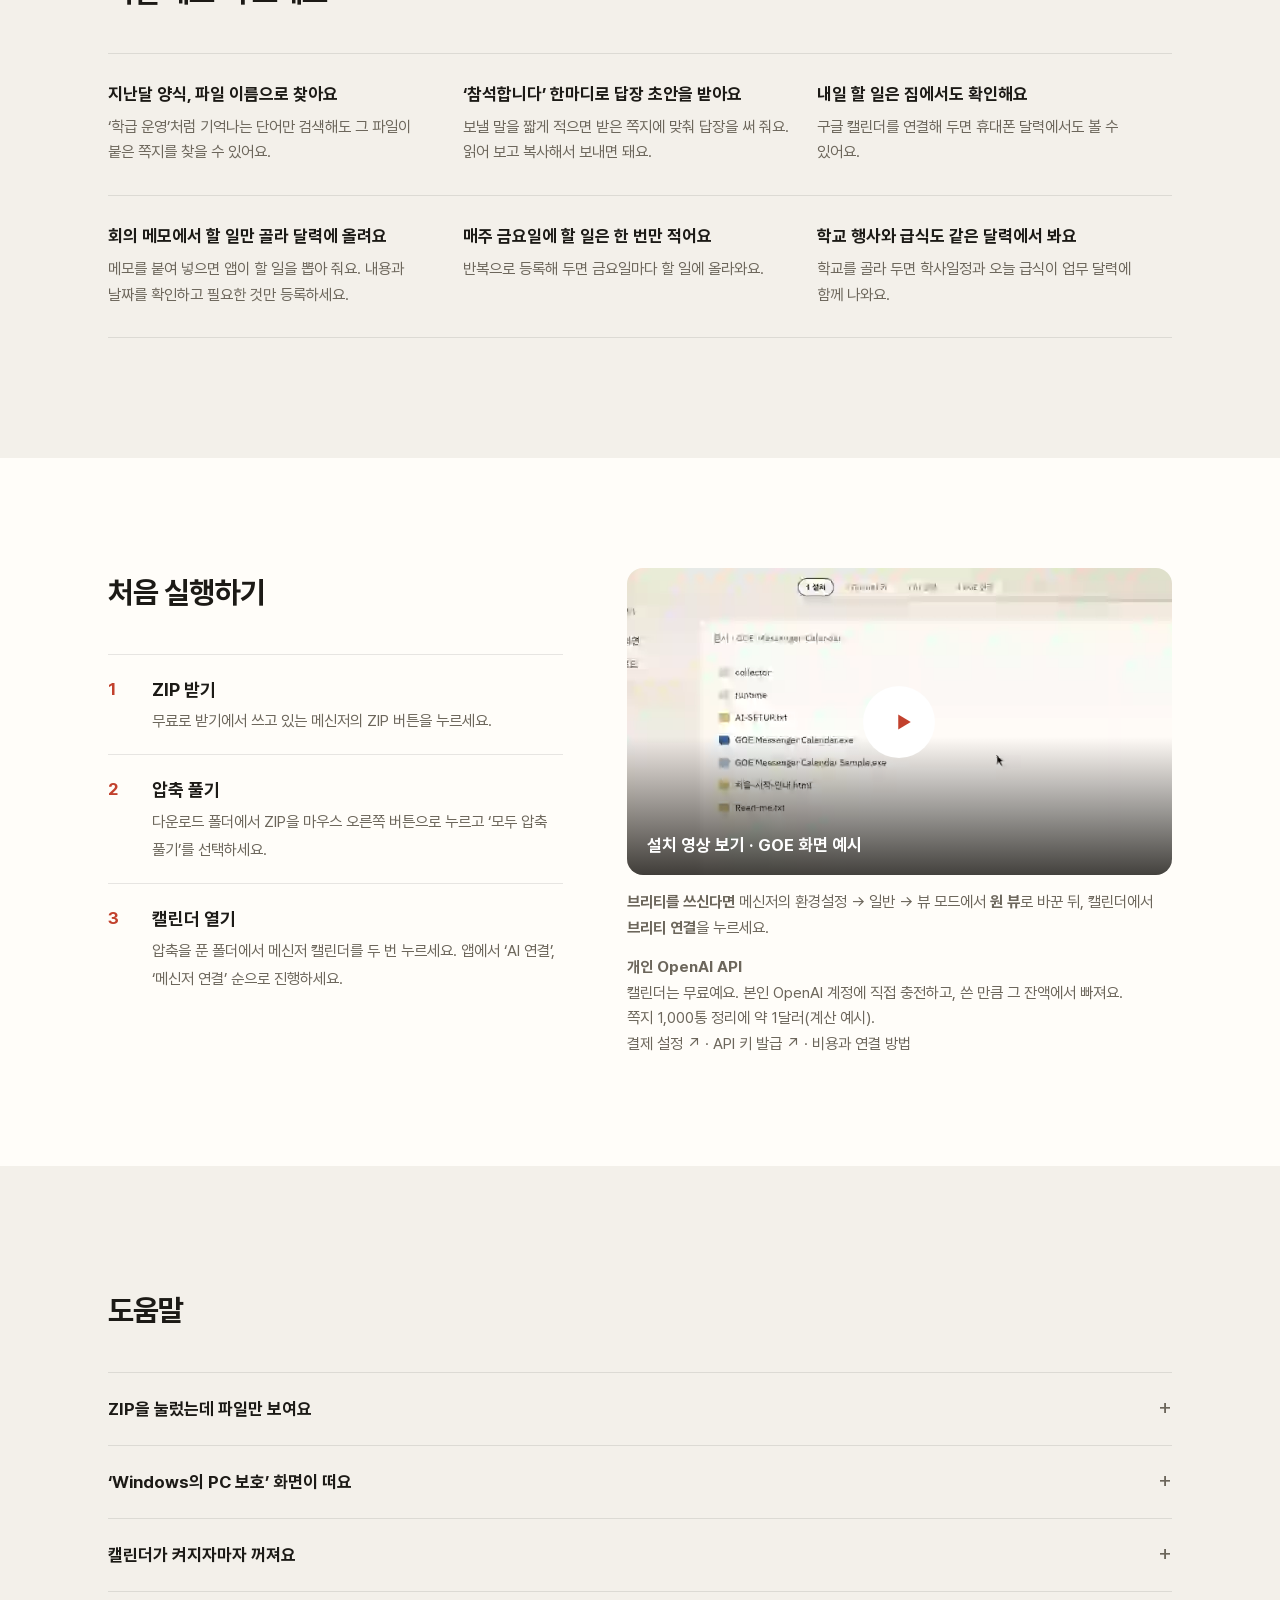
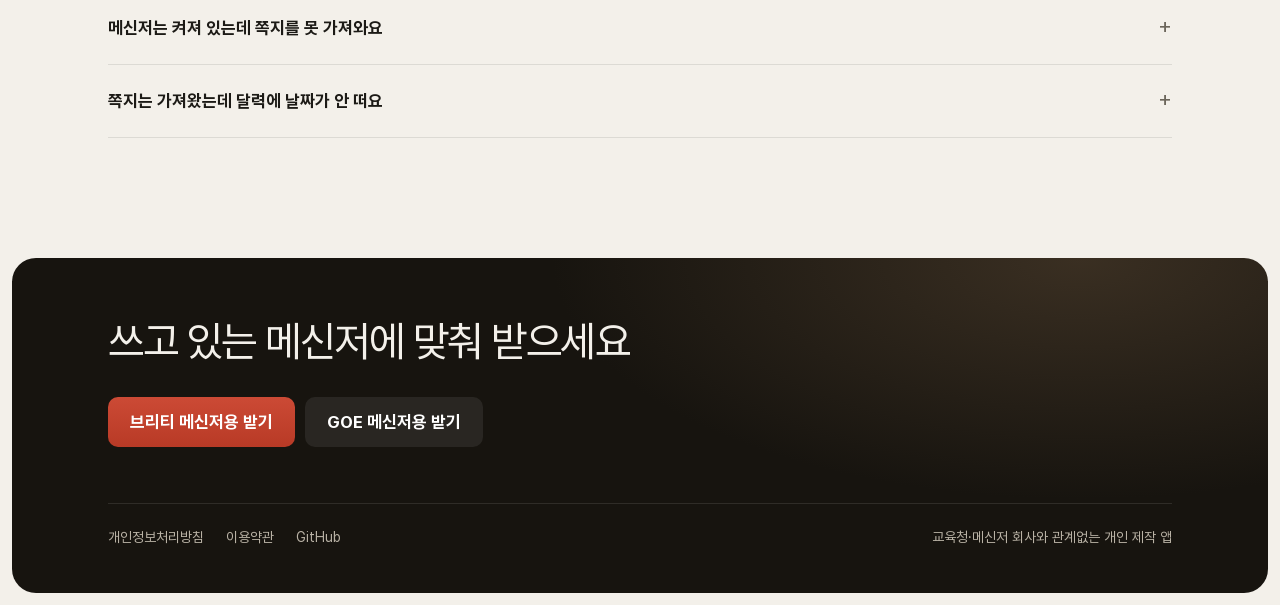
==== commit 0f5d460d: "API 비용이 본인 OpenAI 잔액에서 차감된다는 안내 추가" ====
--- a/index.html
+++ b/index.html
@@ -174,7 +174,7 @@
       <div>
         <a class="yt" id="install-video" href="https://youtu.be/zS4569-bP3Y" data-youtube-id="zS4569-bP3Y" data-video-title="설치 영상 · GOE 화면 예시" aria-haspopup="dialog" aria-describedby="install-brity"><span>설치 영상 보기 · GOE 화면 예시</span></a>
         <p class="install-note" id="install-brity"><strong>브리티를 쓰신다면</strong> 메신저의 환경설정 → 일반 → 뷰 모드에서 <strong>원 뷰</strong>로 바꾼 뒤, 캘린더에서 <strong>브리티 연결</strong>을 누르세요.</p>
-        <p class="install-note"><strong>개인 OpenAI API</strong><br>쪽지 1,000통 정리에 약 1달러(계산 예시).<br><a href="https://platform.openai.com/settings/organization/billing/overview">결제 설정 ↗</a> · <a href="https://platform.openai.com/api-keys">API 키 발급 ↗</a> · <a href="guide.html#openai-setup">비용과 연결 방법</a></p>
+        <p class="install-note"><strong>개인 OpenAI API</strong><br>캘린더는 무료예요. 본인 OpenAI 계정에 직접 충전하고, 쓴 만큼 그 잔액에서 빠져요.<br>쪽지 1,000통 정리에 약 1달러(계산 예시).<br><a href="https://platform.openai.com/settings/organization/billing/overview">결제 설정 ↗</a> · <a href="https://platform.openai.com/api-keys">API 키 발급 ↗</a> · <a href="guide.html#openai-setup">비용과 연결 방법</a></p>
       </div>
     </div>
   </section>
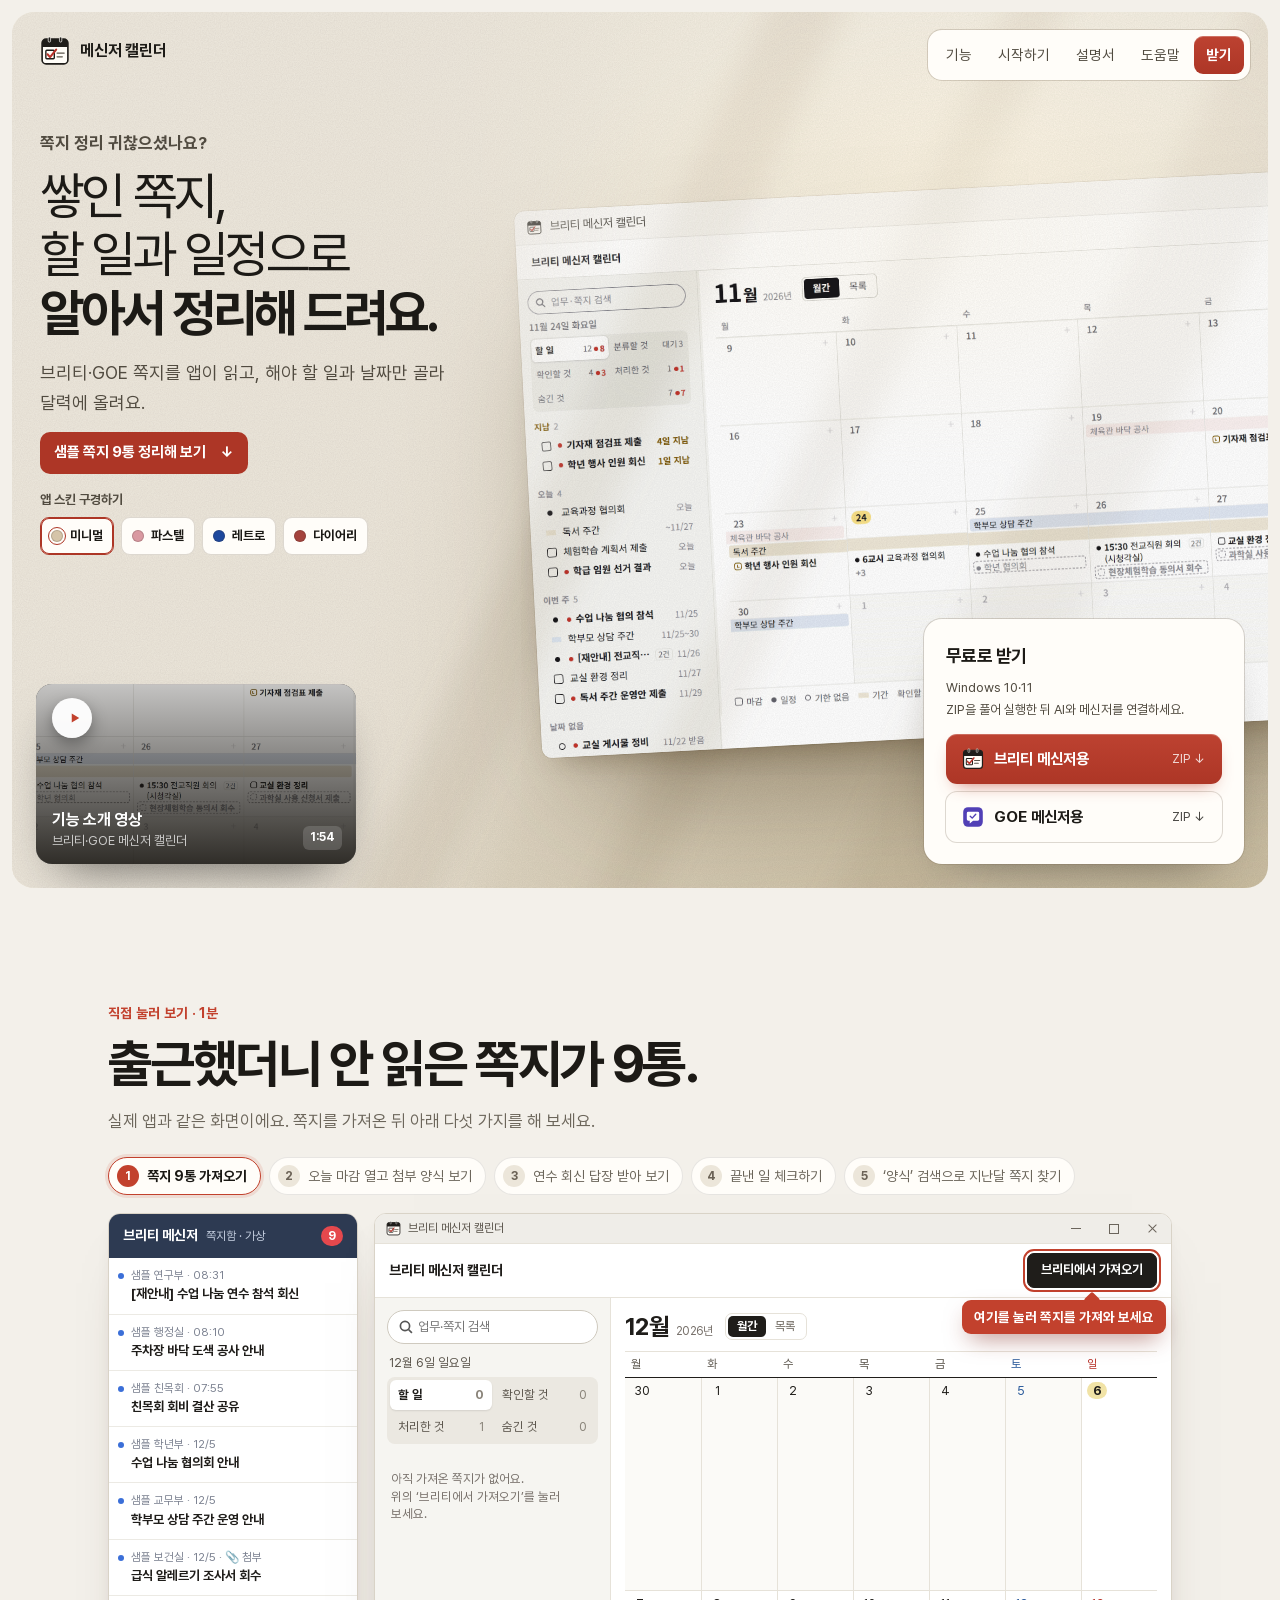
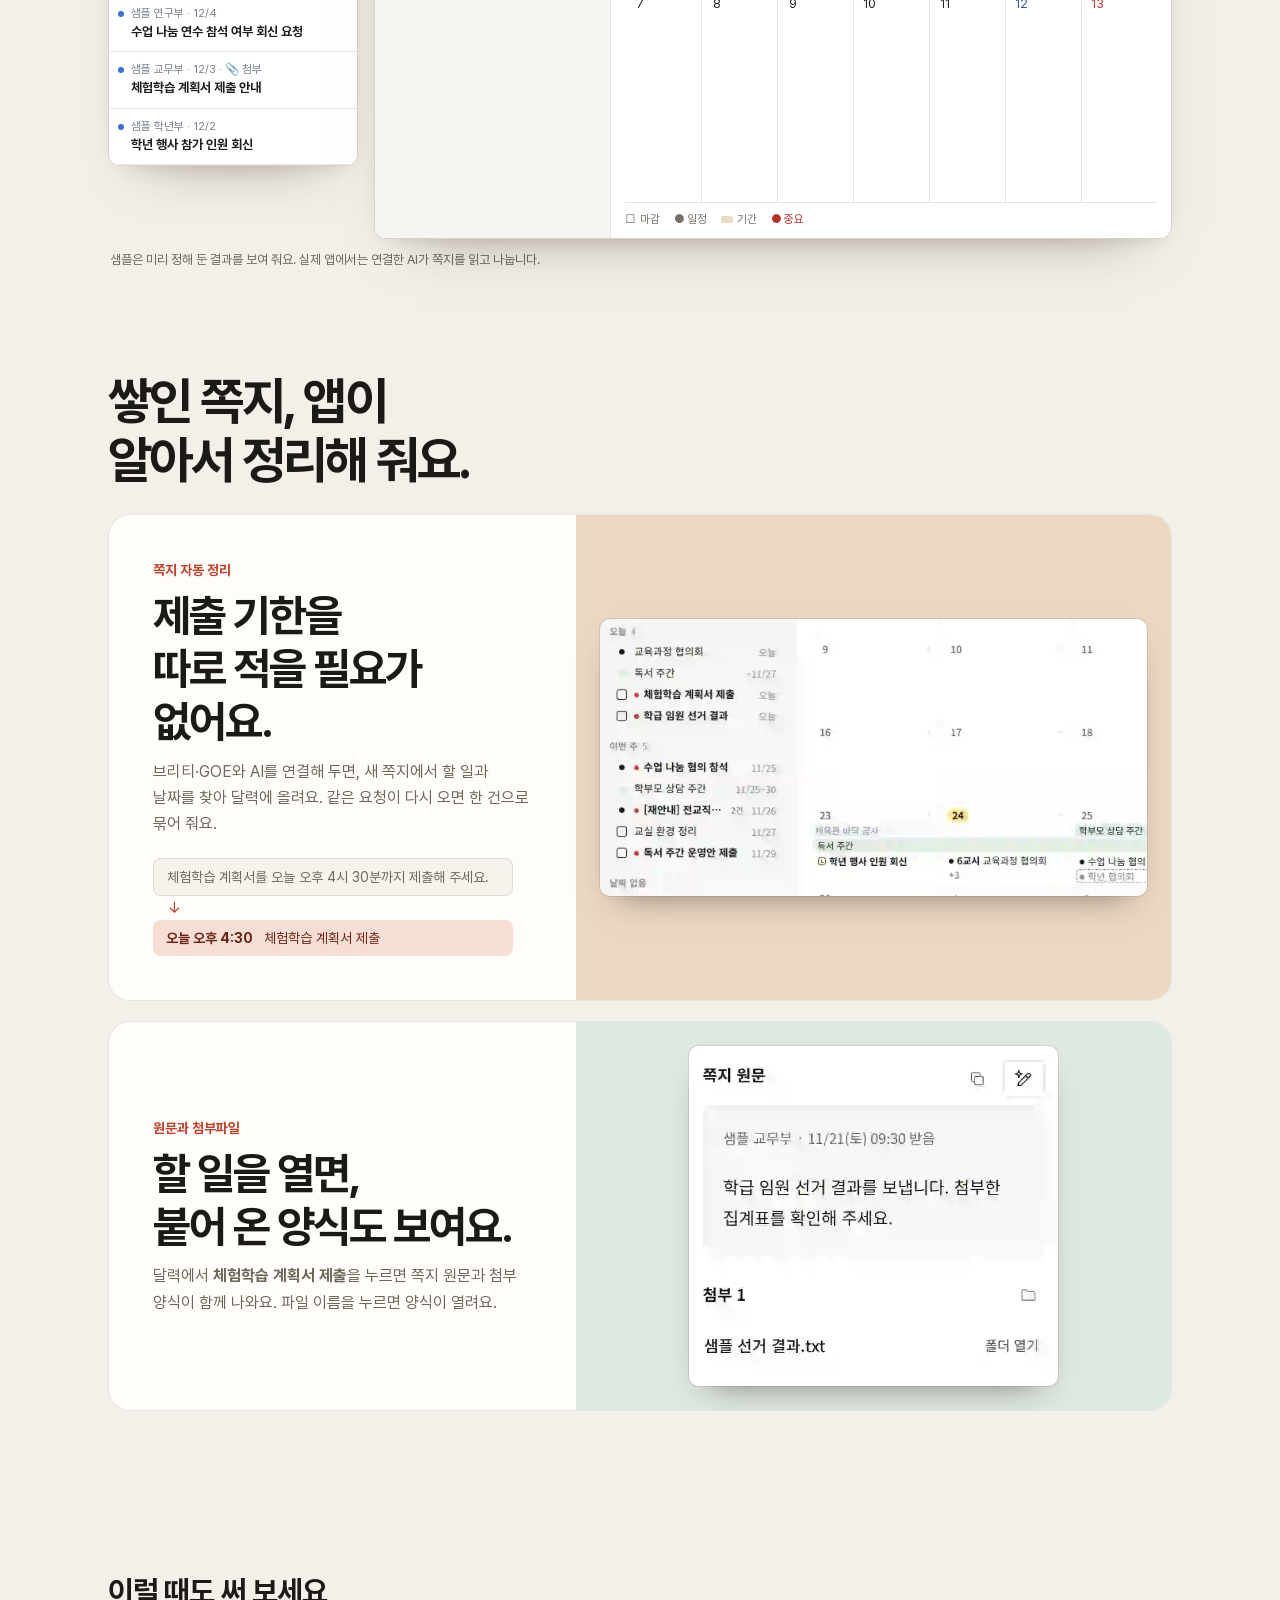
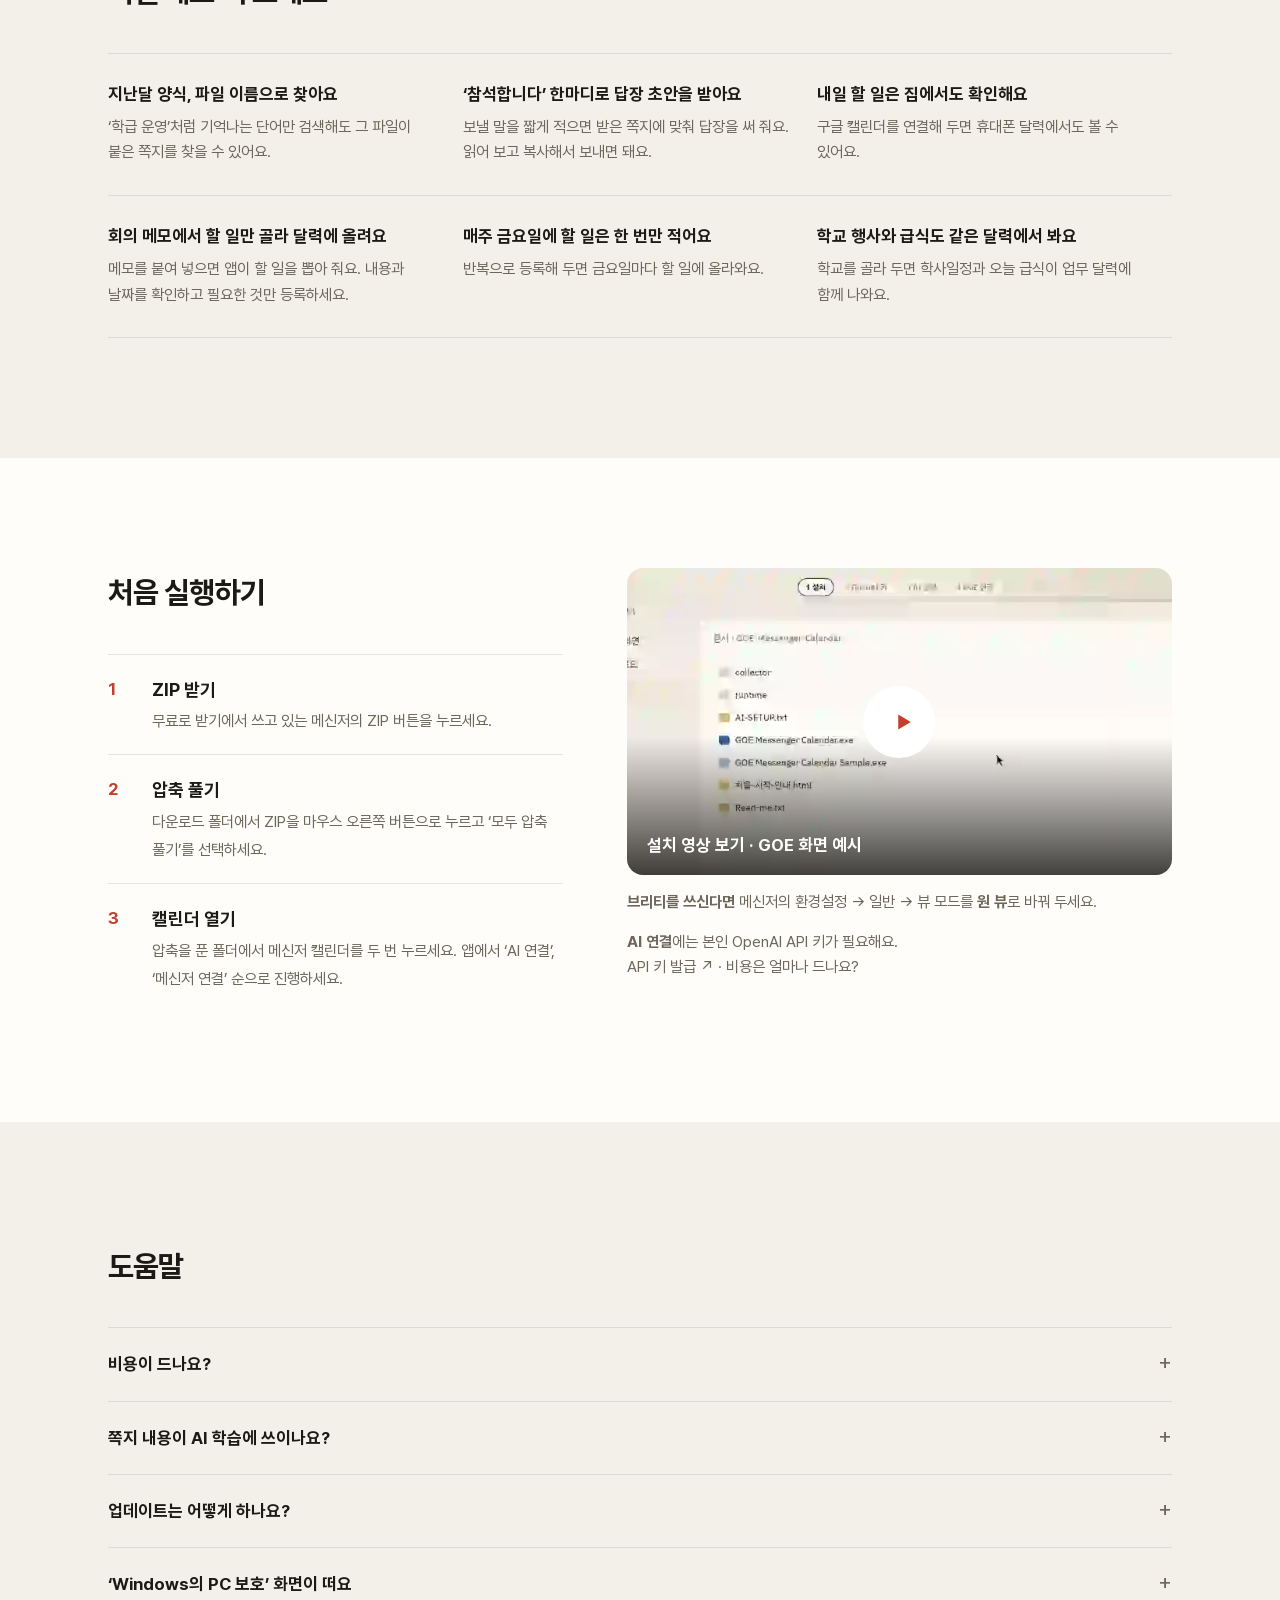
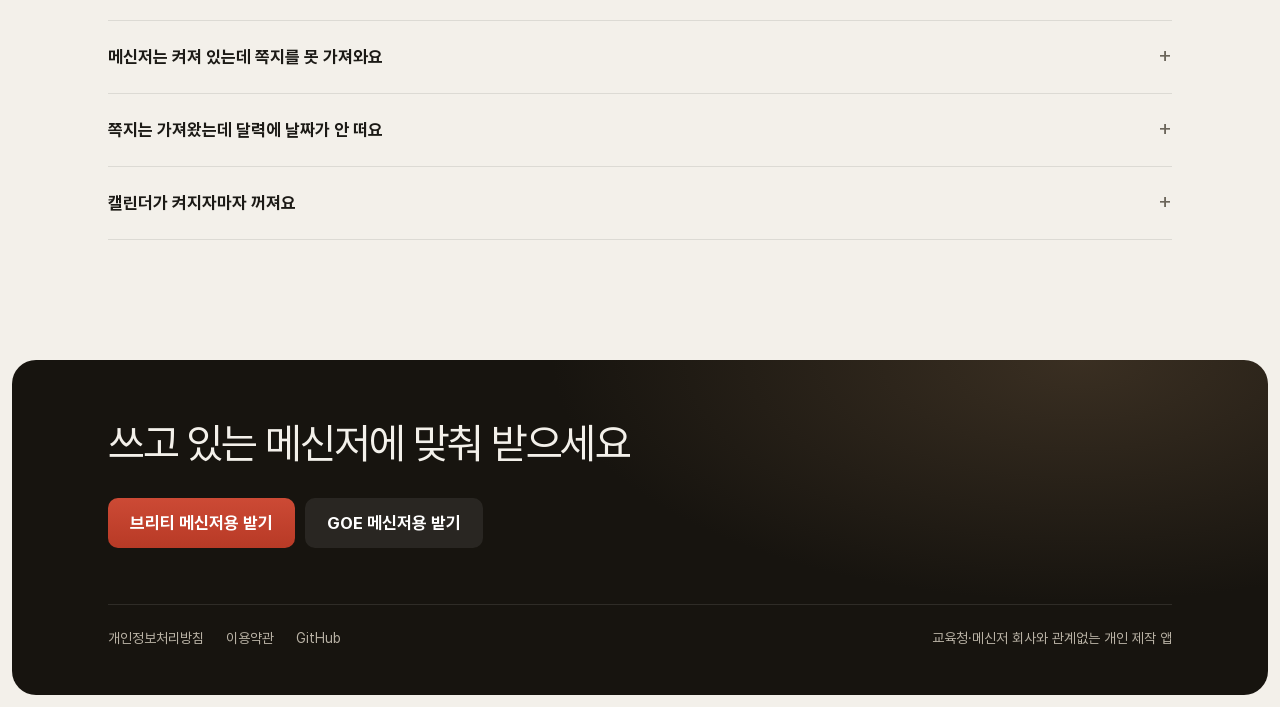
==== commit 6b2e222a: "처음 실행하기를 가볍게 하고 도움말을 비용·학습·업데이트 중심으로 정리 Co-Authored-By: Claude Opus 5.5 <noreply@anthropic.com>" ====
--- a/index.html
+++ b/index.html
@@ -173,19 +173,21 @@
       </div>
       <div>
         <a class="yt" id="install-video" href="https://youtu.be/zS4569-bP3Y" data-youtube-id="zS4569-bP3Y" data-video-title="설치 영상 · GOE 화면 예시" aria-haspopup="dialog" aria-describedby="install-brity"><span>설치 영상 보기 · GOE 화면 예시</span></a>
-        <p class="install-note" id="install-brity"><strong>브리티를 쓰신다면</strong> 메신저의 환경설정 → 일반 → 뷰 모드에서 <strong>원 뷰</strong>로 바꾼 뒤, 캘린더에서 <strong>브리티 연결</strong>을 누르세요.</p>
-        <p class="install-note"><strong>개인 OpenAI API</strong><br>캘린더는 무료예요. 본인 OpenAI 계정에 직접 충전하고, 쓴 만큼 그 잔액에서 빠져요.<br>쪽지 1,000통 정리에 약 1달러(계산 예시).<br><a href="https://platform.openai.com/settings/organization/billing/overview">결제 설정 ↗</a> · <a href="https://platform.openai.com/api-keys">API 키 발급 ↗</a> · <a href="guide.html#openai-setup">비용과 연결 방법</a></p>
+        <p class="install-note" id="install-brity"><strong>브리티를 쓰신다면</strong> 메신저의 환경설정 → 일반 → 뷰 모드를 <strong>원 뷰</strong>로 바꿔 두세요.</p>
+        <p class="install-note"><strong>AI 연결</strong>에는 본인 OpenAI API 키가 필요해요.<br><a href="https://platform.openai.com/api-keys">API 키 발급 ↗</a> · <a href="#faq-cost">비용은 얼마나 드나요?</a></p>
       </div>
     </div>
   </section>
 
   <section class="wrap faq" id="faq">
     <h2>도움말</h2>
-    <details><summary>ZIP을 눌렀는데 파일만 보여요</summary><p>파일 탐색기에서 <b>다운로드</b> 폴더를 열고, 받은 ZIP을 오른쪽 클릭해 <b>모두 압축 풀기</b>를 누르세요. 새로 생긴 폴더에서 <b>브리티 메신저 캘린더</b> 또는 <b>GOE 메신저 캘린더</b>를 여세요.</p></details>
-    <details><summary>‘Windows의 PC 보호’ 화면이 떠요</summary><p>이 사이트에서 받은 ZIP을 풀어 실행했는지 확인하세요. 다음 화면에서 누를 버튼은 <a href="guide.html#setup">처음 시작 안내</a>의 <b>열기</b>에서 볼 수 있어요.</p></details>
-    <details><summary>캘린더가 켜지자마자 꺼져요</summary><p><a href="#get">무료로 받기</a>에서 같은 메신저용 ZIP을 받아 <b>새 폴더</b>에 풀고 실행해 보세요. 그래도 꺼지면 <a href="https://github.com/rndosd/brity-assistant-public#켜지지-않을-때">진단 도구 사용법</a>을 따라 바탕 화면에 생긴 <b>캘린더-진단.txt</b>를 제작자에게 보내 주세요.</p></details>
-    <details><summary>메신저는 켜져 있는데 쪽지를 못 가져와요</summary><p>캘린더와 같은 종류의 메신저에 먼저 로그인하세요. 브리티는 <b>환경설정 → 일반 → 뷰 모드 → 원 뷰</b>로 바꾼 뒤 캘린더에서 <b>브리티 연결</b>을 누르세요. GOE는 로그인한 창을 그대로 둔 채 <b>GOE 메신저 연결</b>을 누르세요.</p></details>
+    <details id="faq-cost"><summary>비용이 드나요?</summary><p>캘린더는 무료예요. 쪽지를 정리하는 AI 비용만 본인 OpenAI 계정에 충전한 잔액에서 쓴 만큼 빠져요. 처음 충전은 5달러부터 할 수 있고, 쪽지 1,000통 정리에 약 1달러가 들어요(예시, 쪽지 길이와 사용량에 따라 달라요). 남은 잔액은 다른 API 작업에도 쓸 수 있어요.<br><a href="https://platform.openai.com/settings/organization/billing/overview">결제 설정 ↗</a> · <a href="guide.html#openai-setup">비용과 연결 방법</a></p></details>
+    <details><summary>쪽지 내용이 AI 학습에 쓰이나요?</summary><p>아니요. OpenAI는 API로 받은 자료를 AI 학습에 쓰지 않아요(<a href="https://openai.com/enterprise-privacy/">OpenAI 안내 ↗</a>). 캘린더는 날짜와 할 일을 뽑을 때만 쪽지의 제목·보낸 사람·본문·첨부 이름을 <b>내 OpenAI 계정</b>으로 보내고, OpenAI에 대화로 저장하지 않는 설정으로 보내요. 가져온 쪽지는 내 PC에 저장돼요.</p></details>
+    <details><summary>업데이트는 어떻게 하나요?</summary><p>새 업데이트가 나오면 캘린더 위쪽에 <b>업데이트</b> 단추가 보여요. 누르면 캘린더가 잠깐 꺼졌다 다시 켜지고, 업무와 쪽지는 그대로 남아요. 무엇이 바뀌었는지는 업데이트 뒤 처음 켤 때 보여 줘요.</p></details>
+    <details><summary>‘Windows의 PC 보호’ 화면이 떠요</summary><p>개인이 만든 앱이라 처음 실행할 때 한 번 나와요. <b>추가 정보</b>를 누른 뒤 <b>실행</b>을 누르세요.</p></details>
+    <details><summary>메신저는 켜져 있는데 쪽지를 못 가져와요</summary><p>쓰는 메신저에 로그인한 창을 그대로 두고 캘린더에서 <b>브리티 연결</b> 또는 <b>GOE 메신저 연결</b>을 누르세요. 브리티는 뷰 모드가 <b>원 뷰</b>여야 쪽지를 읽을 수 있어요.</p></details>
     <details><summary>쪽지는 가져왔는데 달력에 날짜가 안 떠요</summary><p>위쪽 <b>AI 연결</b>에서 <b>연결 시험 및 저장</b>까지 마치세요. 이미 가져온 쪽지는 <b>할 일</b> 목록 위의 <b>AI로 정리</b>를 눌러 정리할 수 있어요.</p></details>
+    <details><summary>캘린더가 켜지자마자 꺼져요</summary><p>같은 ZIP을 <b>새 폴더</b>에 다시 풀어 실행해 보세요. 그래도 꺼지면 <a href="https://github.com/rndosd/brity-assistant-public#켜지지-않을-때">진단 도구 사용법</a>대로 만든 <b>캘린더-진단.txt</b>를 제작자에게 보내 주세요.</p></details>
   </section>
 </main>
 
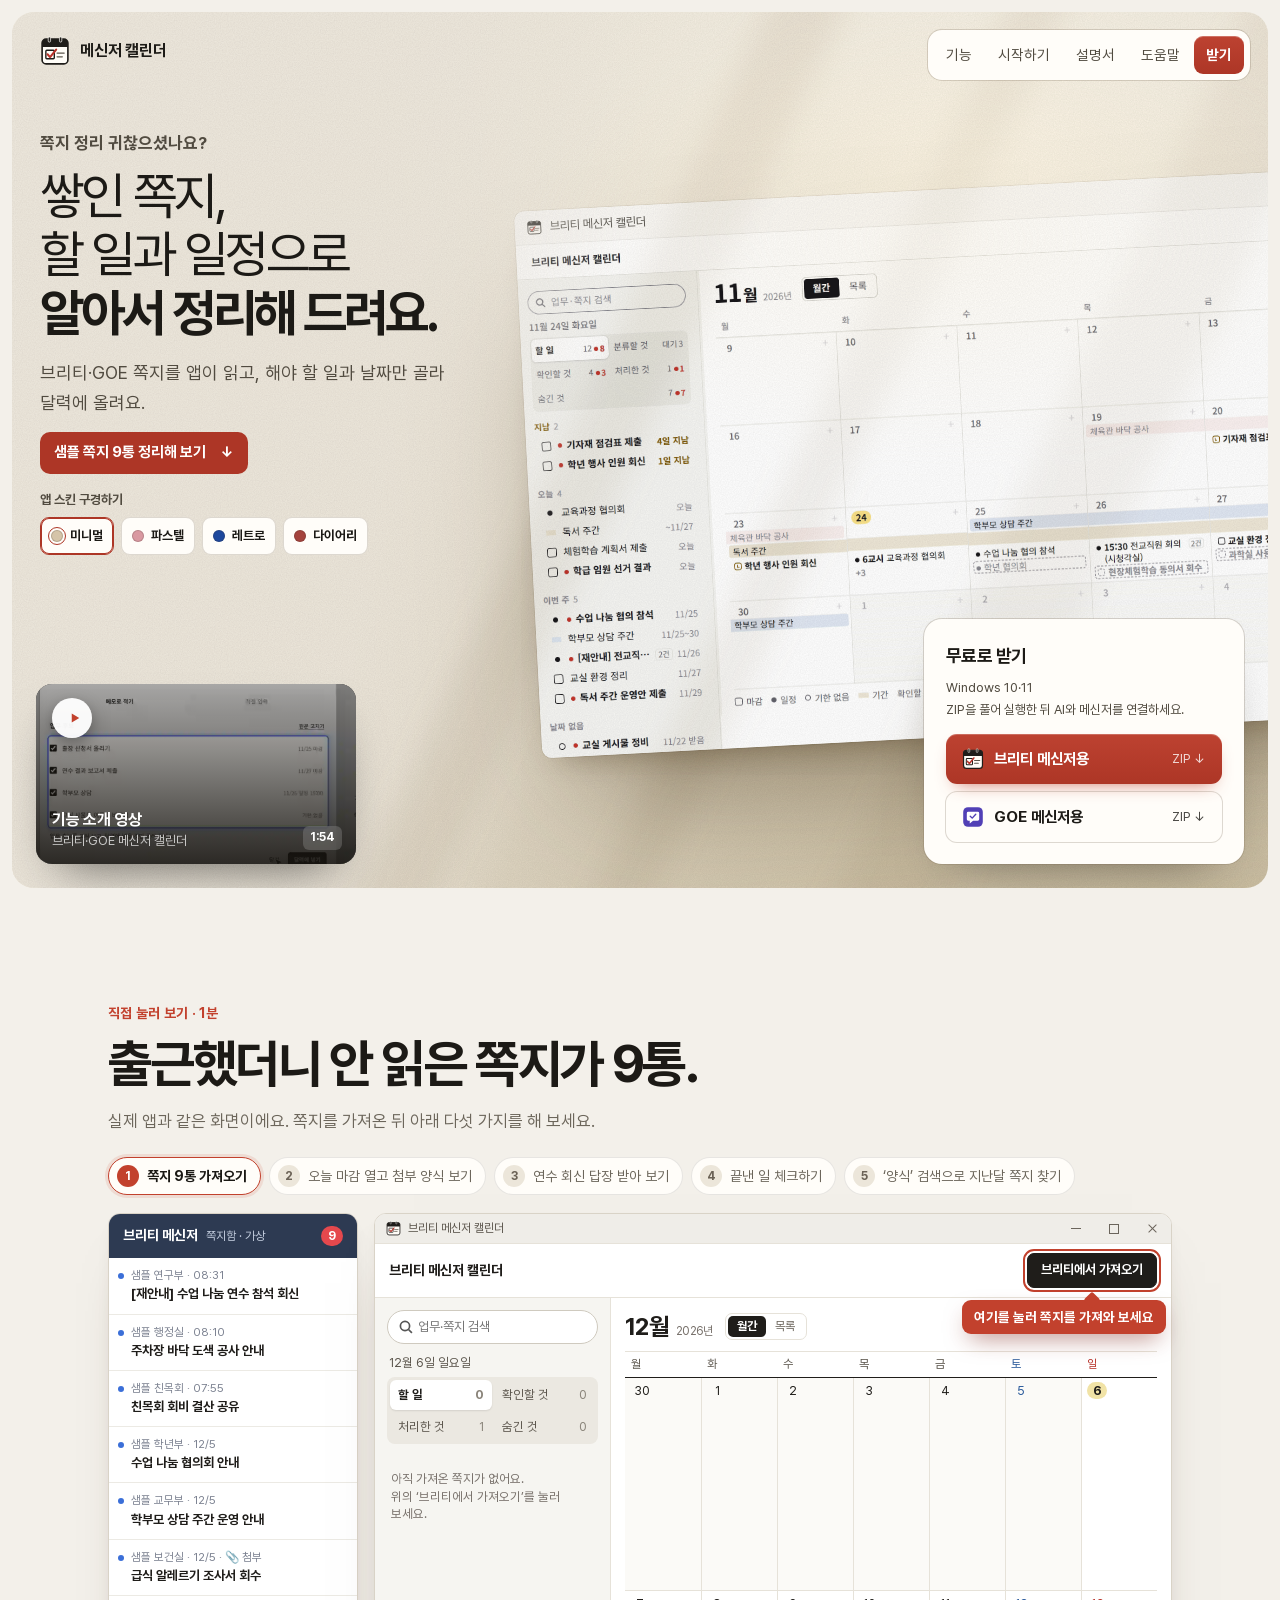
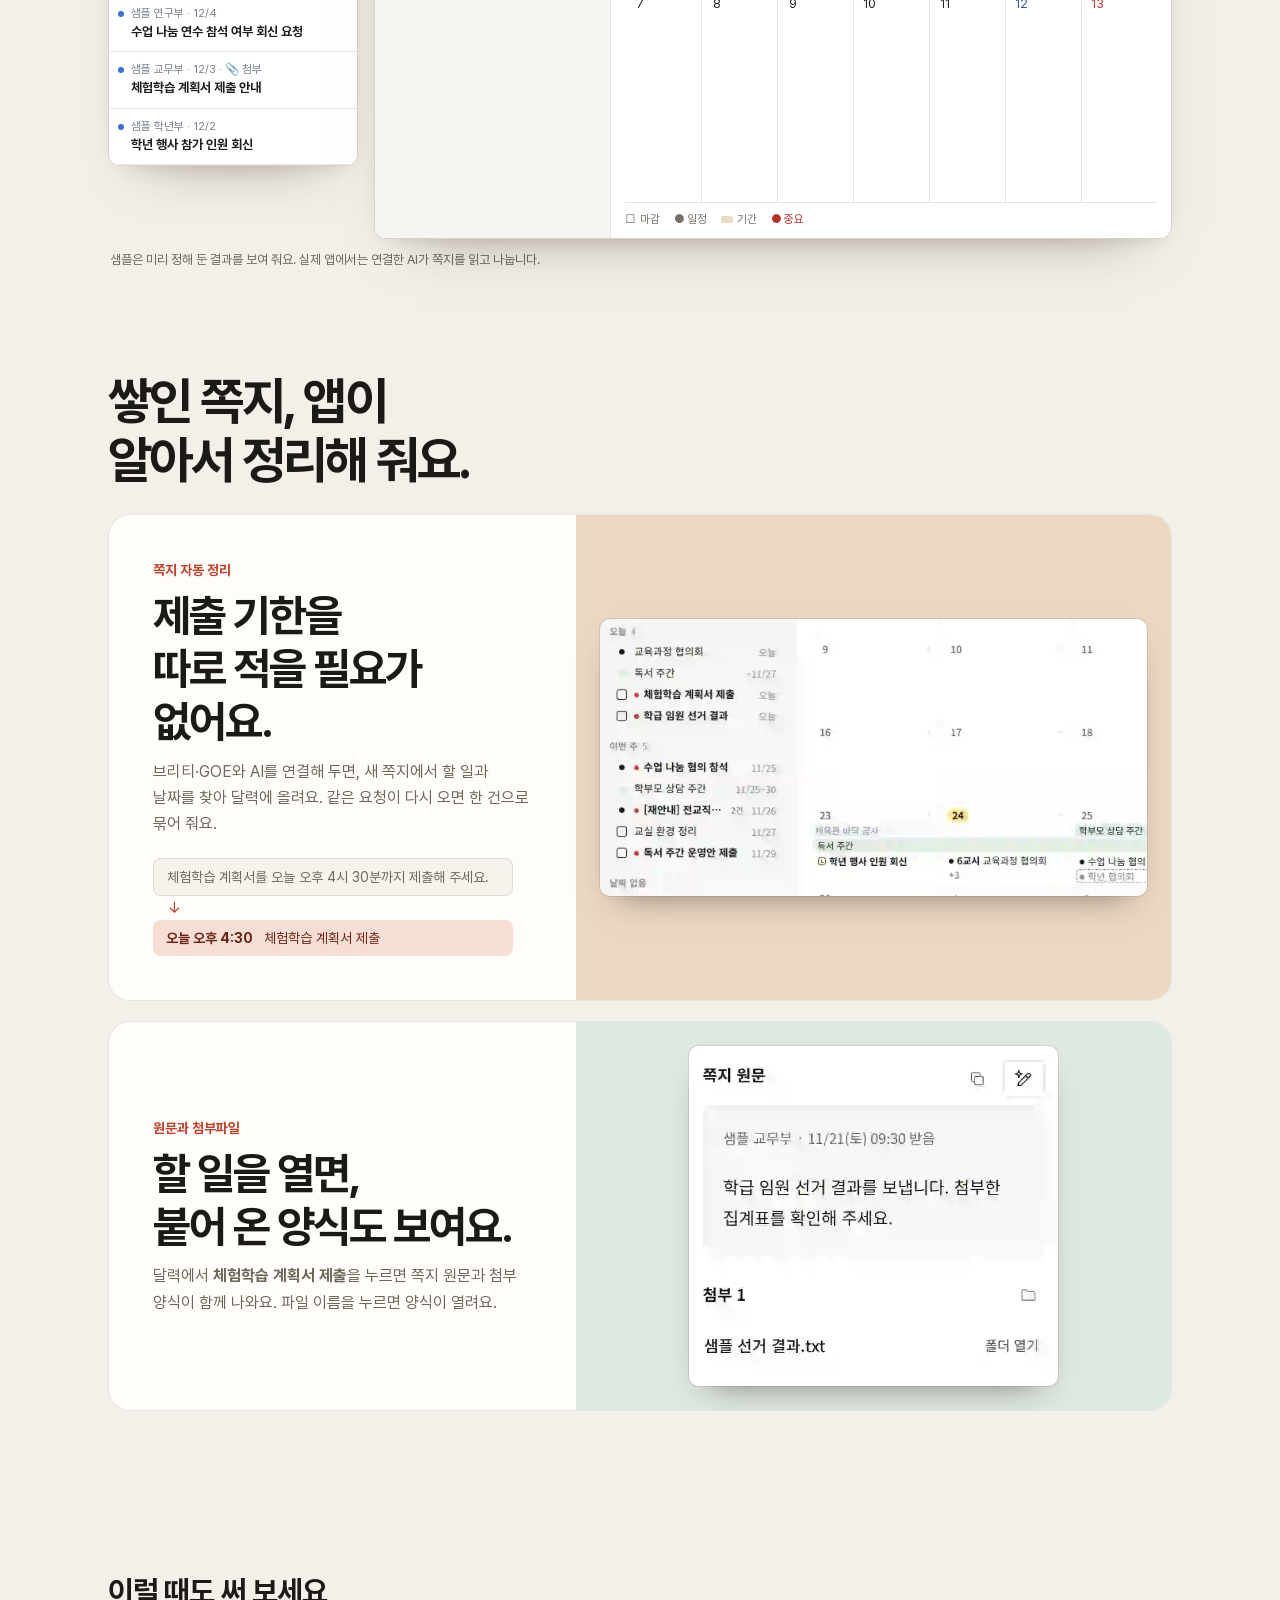
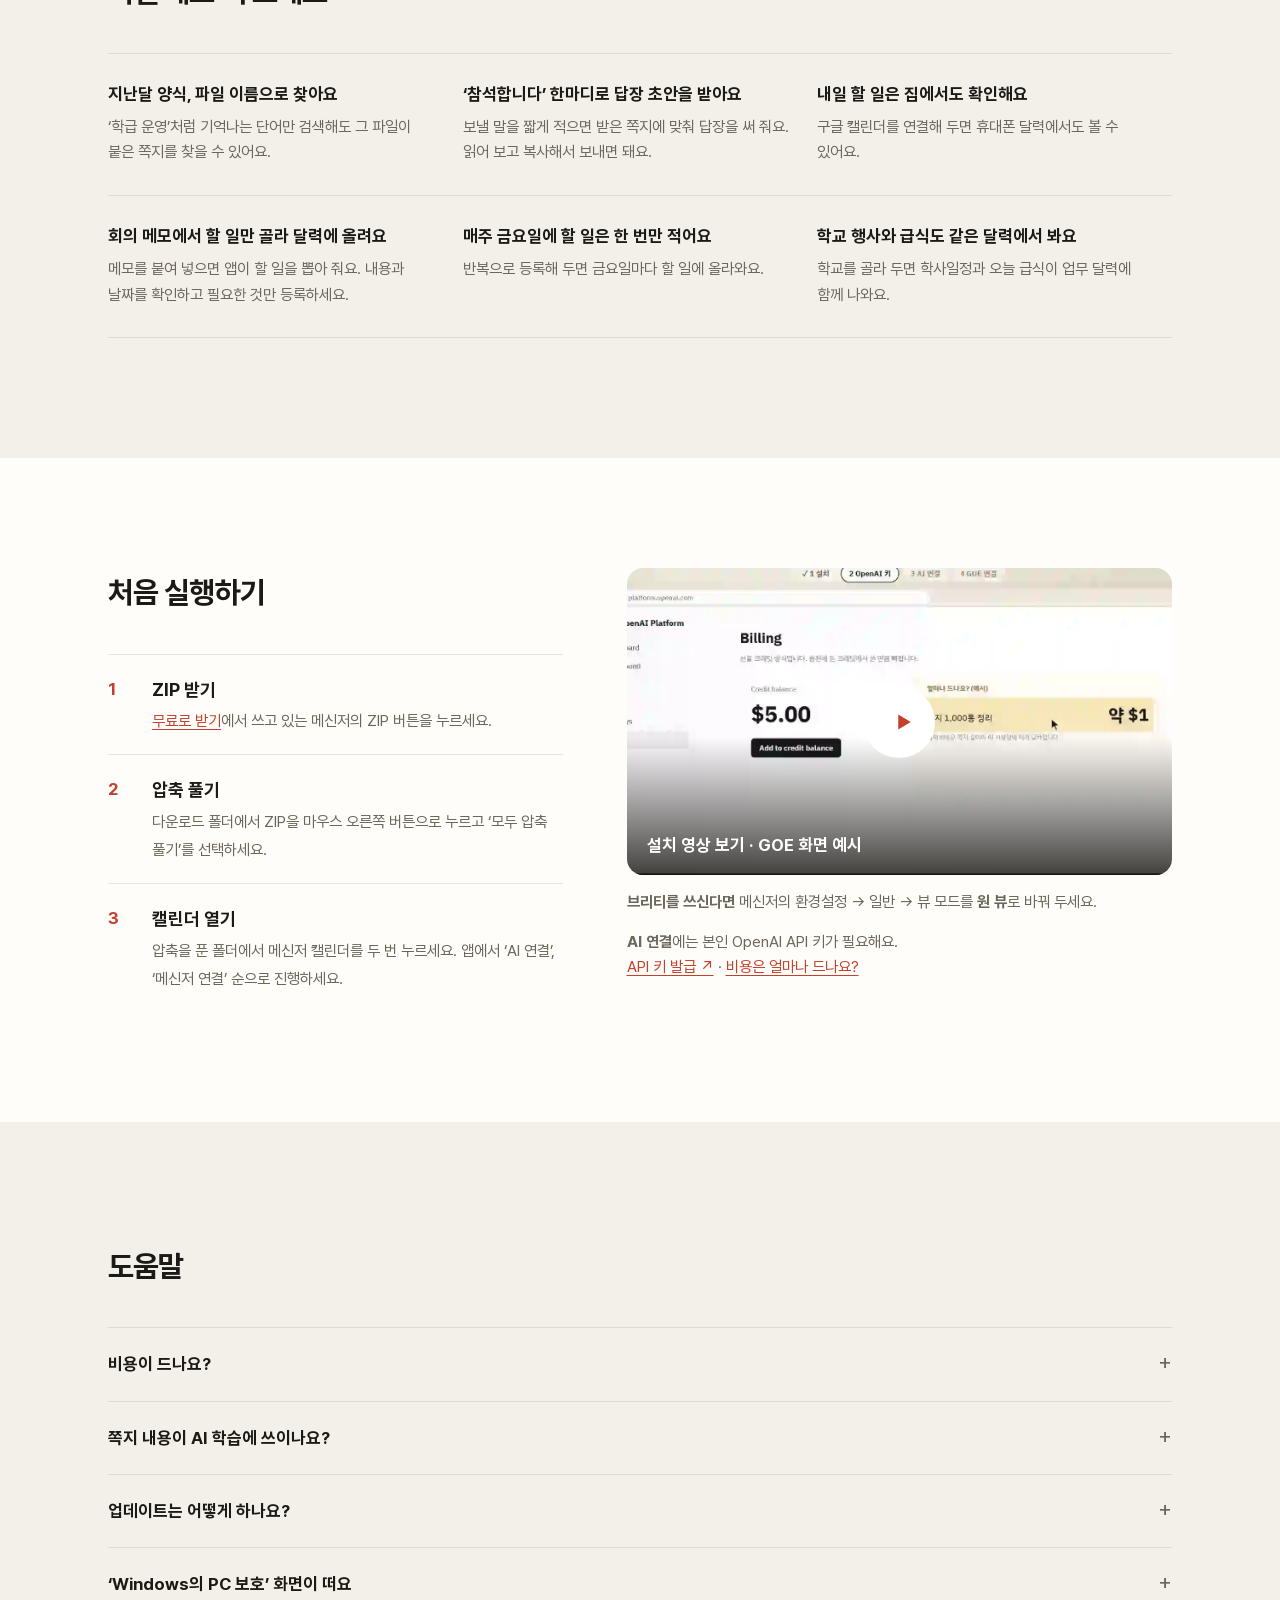
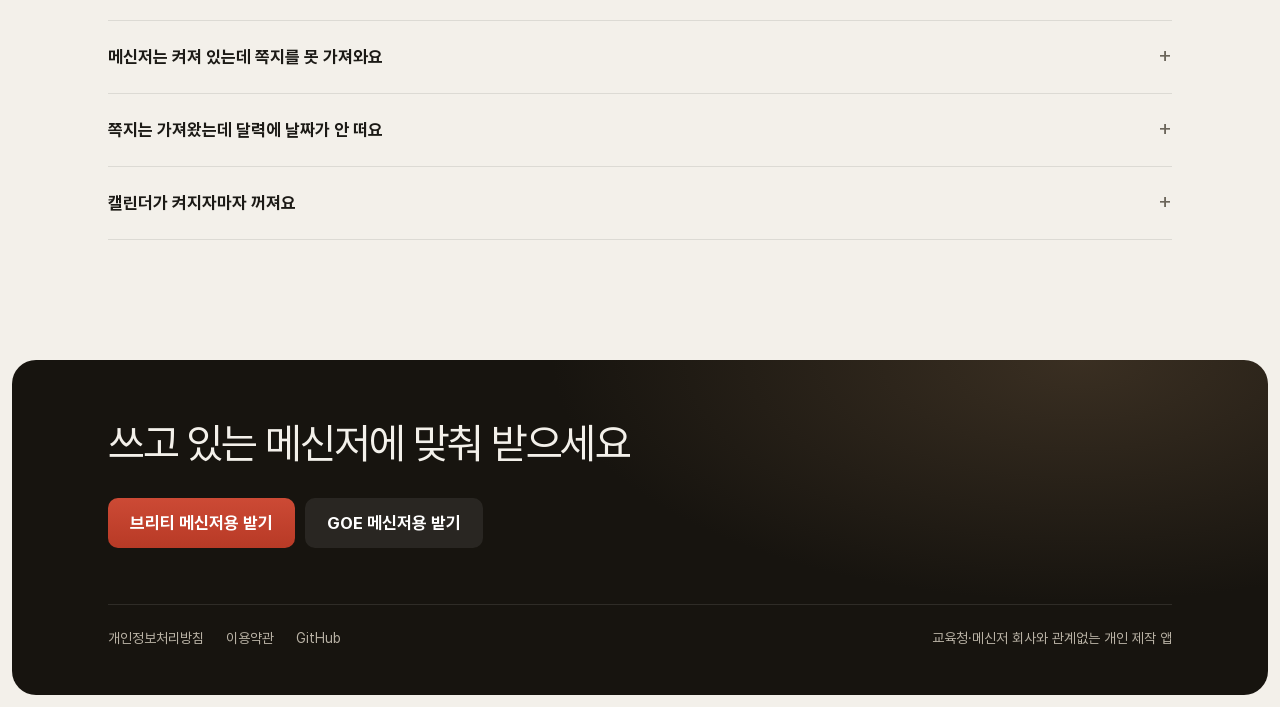
==== commit 3393c8df: "영상 썸네일을 새 영상의 선명한 장면으로, 글 속 링크 표시, 비용 링크로 도움말 펼치기, 휴대폰 받기 단추 폭 맞춤 Co-Authored-By: Claude Opus 5.5 <n" ====
--- a/index.html
+++ b/index.html
@@ -6,8 +6,8 @@
 <title>메신저 캘린더 · 브리티·GOE 쪽지에서 할 일 찾기</title>
 <meta name="description" content="브리티·GOE 메신저 쪽지에서 할 일과 마감을 찾아 달력에 모아 주는 Windows 앱">
 <link rel="icon" href="img/app.svg">
-<link rel="stylesheet" href="style.css?v=install">
-<link rel="stylesheet" href="cover.css?v=6">
+<link rel="stylesheet" href="style.css?v=links">
+<link rel="stylesheet" href="cover.css?v=7">
 <link rel="stylesheet" href="demo.css?v=3">
 </head>
 <body>
@@ -204,6 +204,12 @@
 const io = new IntersectionObserver(es => es.forEach(e => { if (e.isIntersecting) { e.target.classList.add('in'); io.unobserve(e.target); } }), { threshold: .15 });
 document.querySelectorAll('.fade').forEach(el => shot ? el.classList.add('in') : io.observe(el));
 </script>
+<script>
+// 도움말 링크(#faq-…)를 누르거나 그 주소로 들어오면 해당 항목을 펼친다.
+const openFaq = id => { const d = id && id.startsWith("#faq-") && document.querySelector(id); if (d && d.tagName === "DETAILS") d.open = true; };
+document.querySelectorAll("a[href^=\"#faq-\"]").forEach(a => a.addEventListener("click", () => openFaq(a.getAttribute("href"))));
+openFaq(location.hash);
+</script>
 <script src="cover.js?v=3" defer></script>
 <script src="demo.js?v=3" defer></script>
 <script>
--- a/style.css
+++ b/style.css
@@ -98,7 +98,7 @@
 .start li::before { counter-increment: s; content: counter(s); font-weight: 700; color: var(--accent); }
 .start li b { display: block; font-size: 18px; margin-bottom: 2px; }
 .start li span { color: var(--ink-2); font-size: 15.5px; }
-.yt { position: relative; display: block; aspect-ratio: 16 / 9; border-radius: 16px; overflow: hidden; background: #eae3d5 url(img/install-poster.webp) center / cover; }
+.yt { position: relative; display: block; aspect-ratio: 16 / 9; border-radius: 16px; overflow: hidden; background: #eae3d5 url(img/install-poster-v2.webp) center / cover; }
 .yt::before { content: ''; position: absolute; inset: 0; background: linear-gradient(transparent 55%, rgba(20, 18, 14, .8)); }
 .yt::after { content: ''; position: absolute; left: 50%; top: 50%; width: 72px; height: 72px; margin: -36px 0 0 -36px; border-radius: 50%; background: #fff url("data:image/svg+xml,%3Csvg xmlns='http://www.w3.org/2000/svg' viewBox='0 0 24 24'%3E%3Cpath d='M9 6v12l10-6z' fill='%23c2412d'/%3E%3C/svg%3E") 56% 50% / 30px no-repeat; }
 .yt span { position: absolute; left: 20px; bottom: 16px; z-index: 1; color: #fff; font-weight: 700; }
@@ -209,3 +209,8 @@
 .video-card .thumb > .label { left: 16px; bottom: 14px; color: rgba(255, 255, 255, .72); font-size: 13px; }
 .video-card .thumb > .time { right: 14px; bottom: 14px; color: #fff; font-size: 12px; font-weight: 700; background: rgba(255, 255, 255, .16); border-radius: 6px; padding: 2px 7px; }
 @media (max-width: 900px) { .titlebar { height: 18px; font-size: 8px; gap: 4px; padding-left: 6px; } .titlebar img { width: 9px; } .titlebar .ctl i { width: 20px; } .titlebar .ctl i::before, .titlebar .ctl i::after { transform: scale(.6); } }
+
+/* 글 속 링크·휴대폰 받기 단추 (2026-11-24) */
+.start ol a, .install-note a, .faq details p a { color: var(--accent); text-decoration: underline; text-decoration-thickness: 1px; text-underline-offset: 3px; }
+.start ol a:hover, .install-note a:hover, .faq details p a:hover { text-decoration-thickness: 2px; }
+@media (max-width: 900px) { footer .btns a { flex: 1 1 100%; justify-content: center; } }
--- a/cover.css
+++ b/cover.css
@@ -107,7 +107,7 @@
 .hero[data-skin="retro"] :is(nav a.get, .get-card a.main) { background: var(--cover-accent); }
 .hero .get-card a.sub2 { background: transparent; box-shadow: 0 0 0 1px var(--cover-line); }
 .hero .get-head .ver { border-color: var(--cover-line); }
-.hero .video-card .thumb { background-image: var(--cover-image); }
+.hero .video-card .thumb { background: #23201b url(img/feature-poster.webp) center / cover; }
 .hero div.video-card:hover { transform: none; }
 
 .feature-player {
